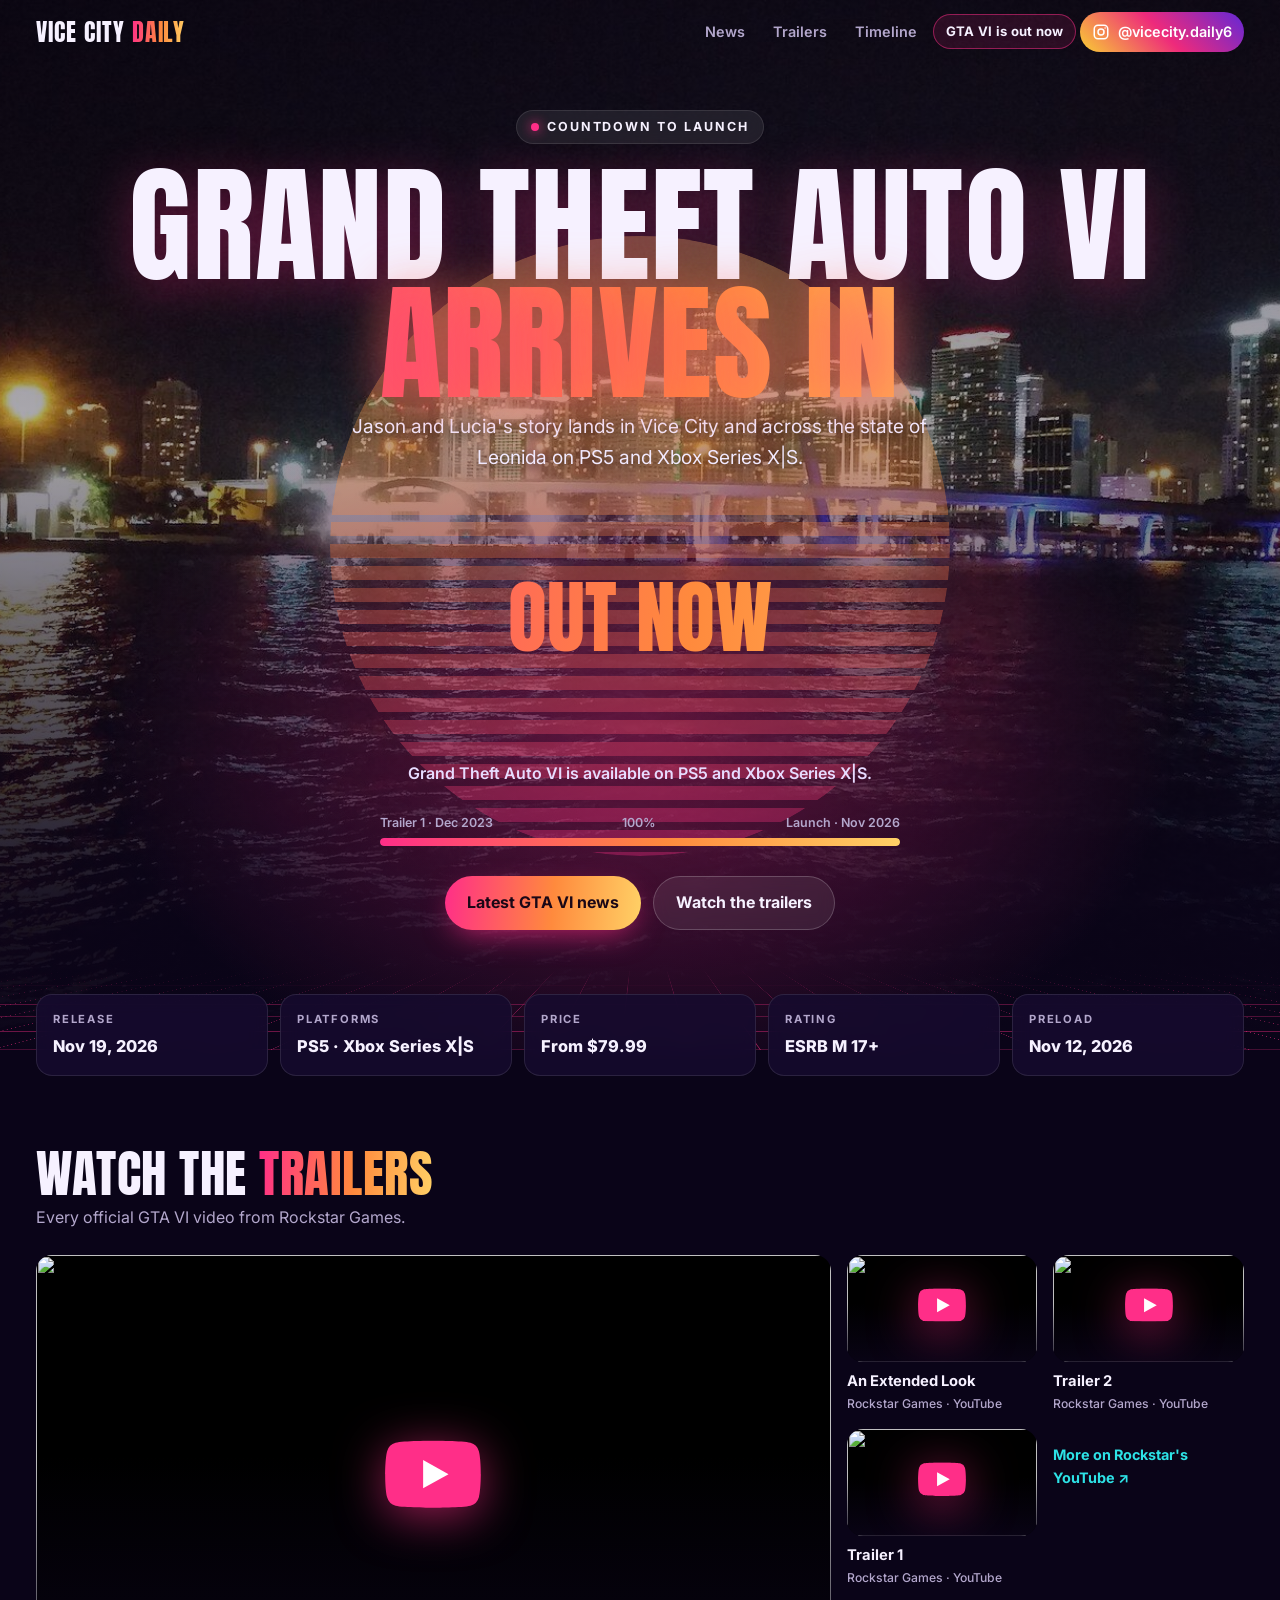
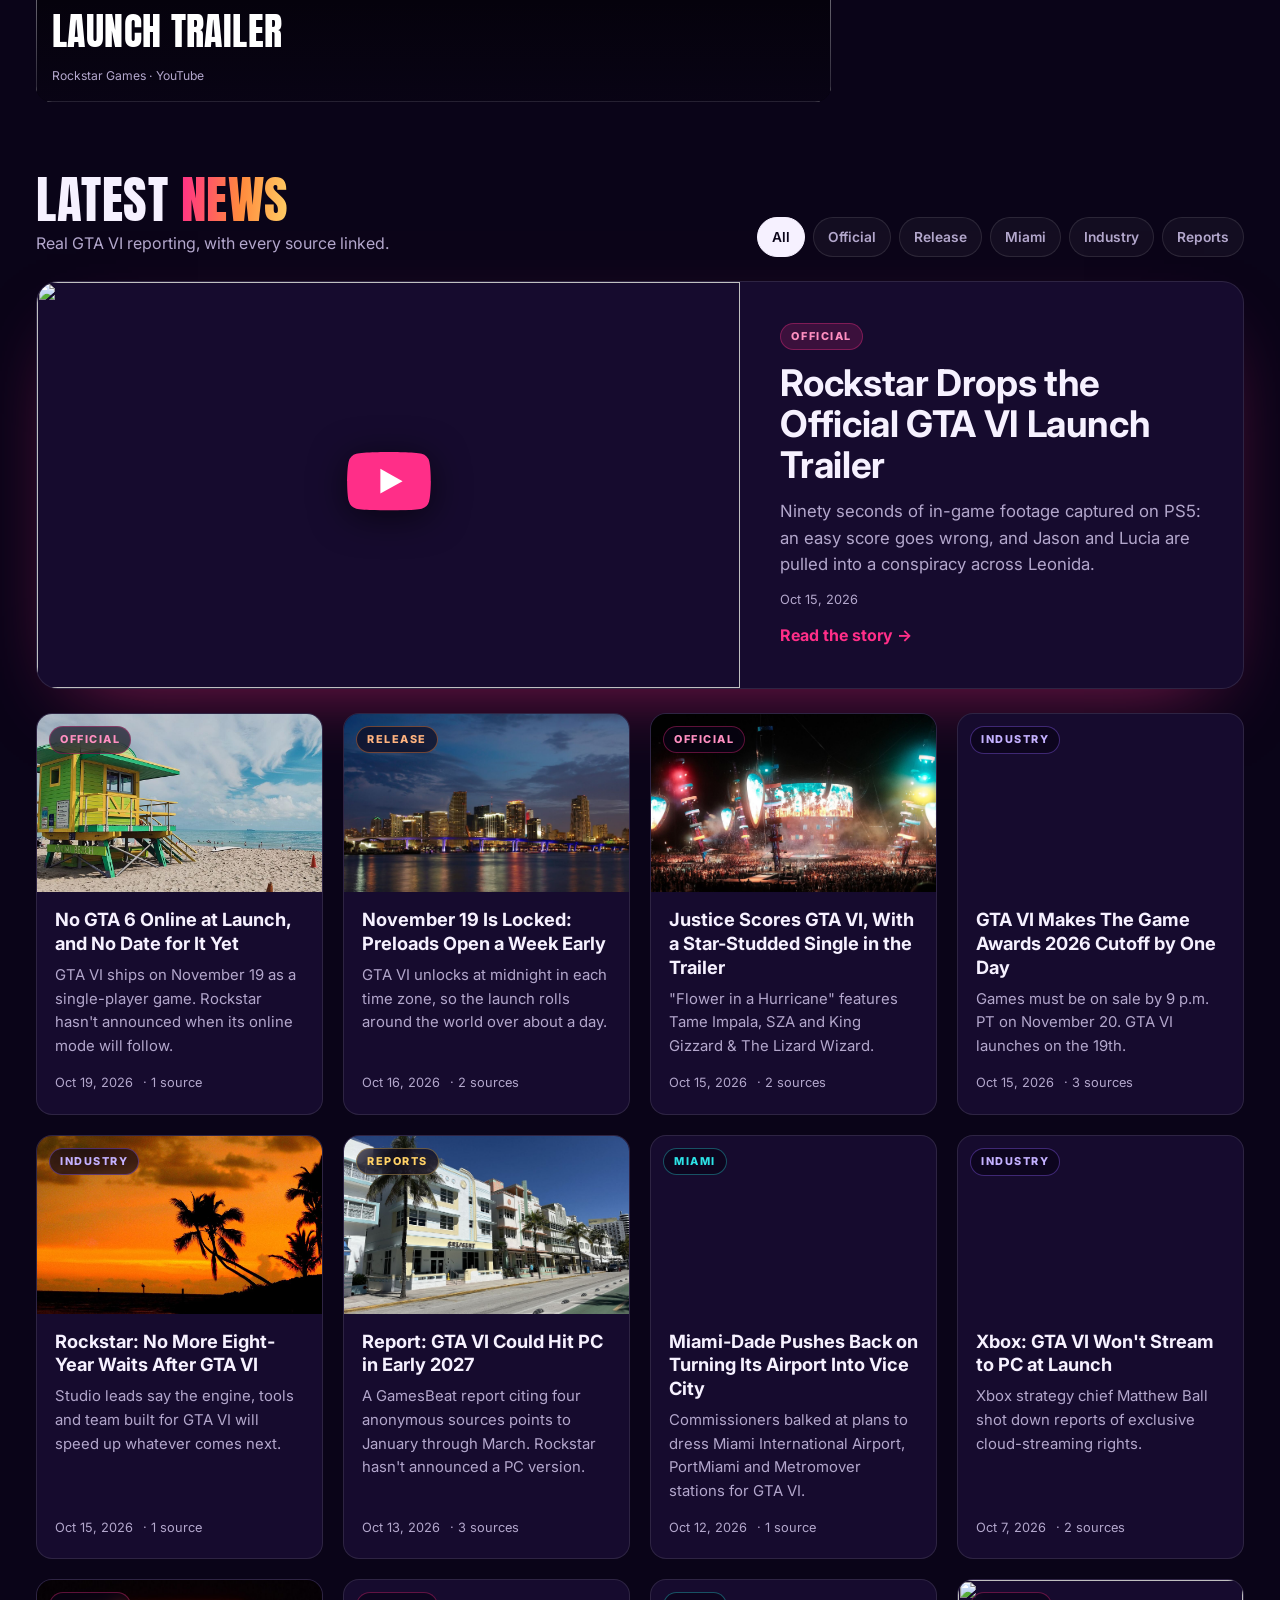
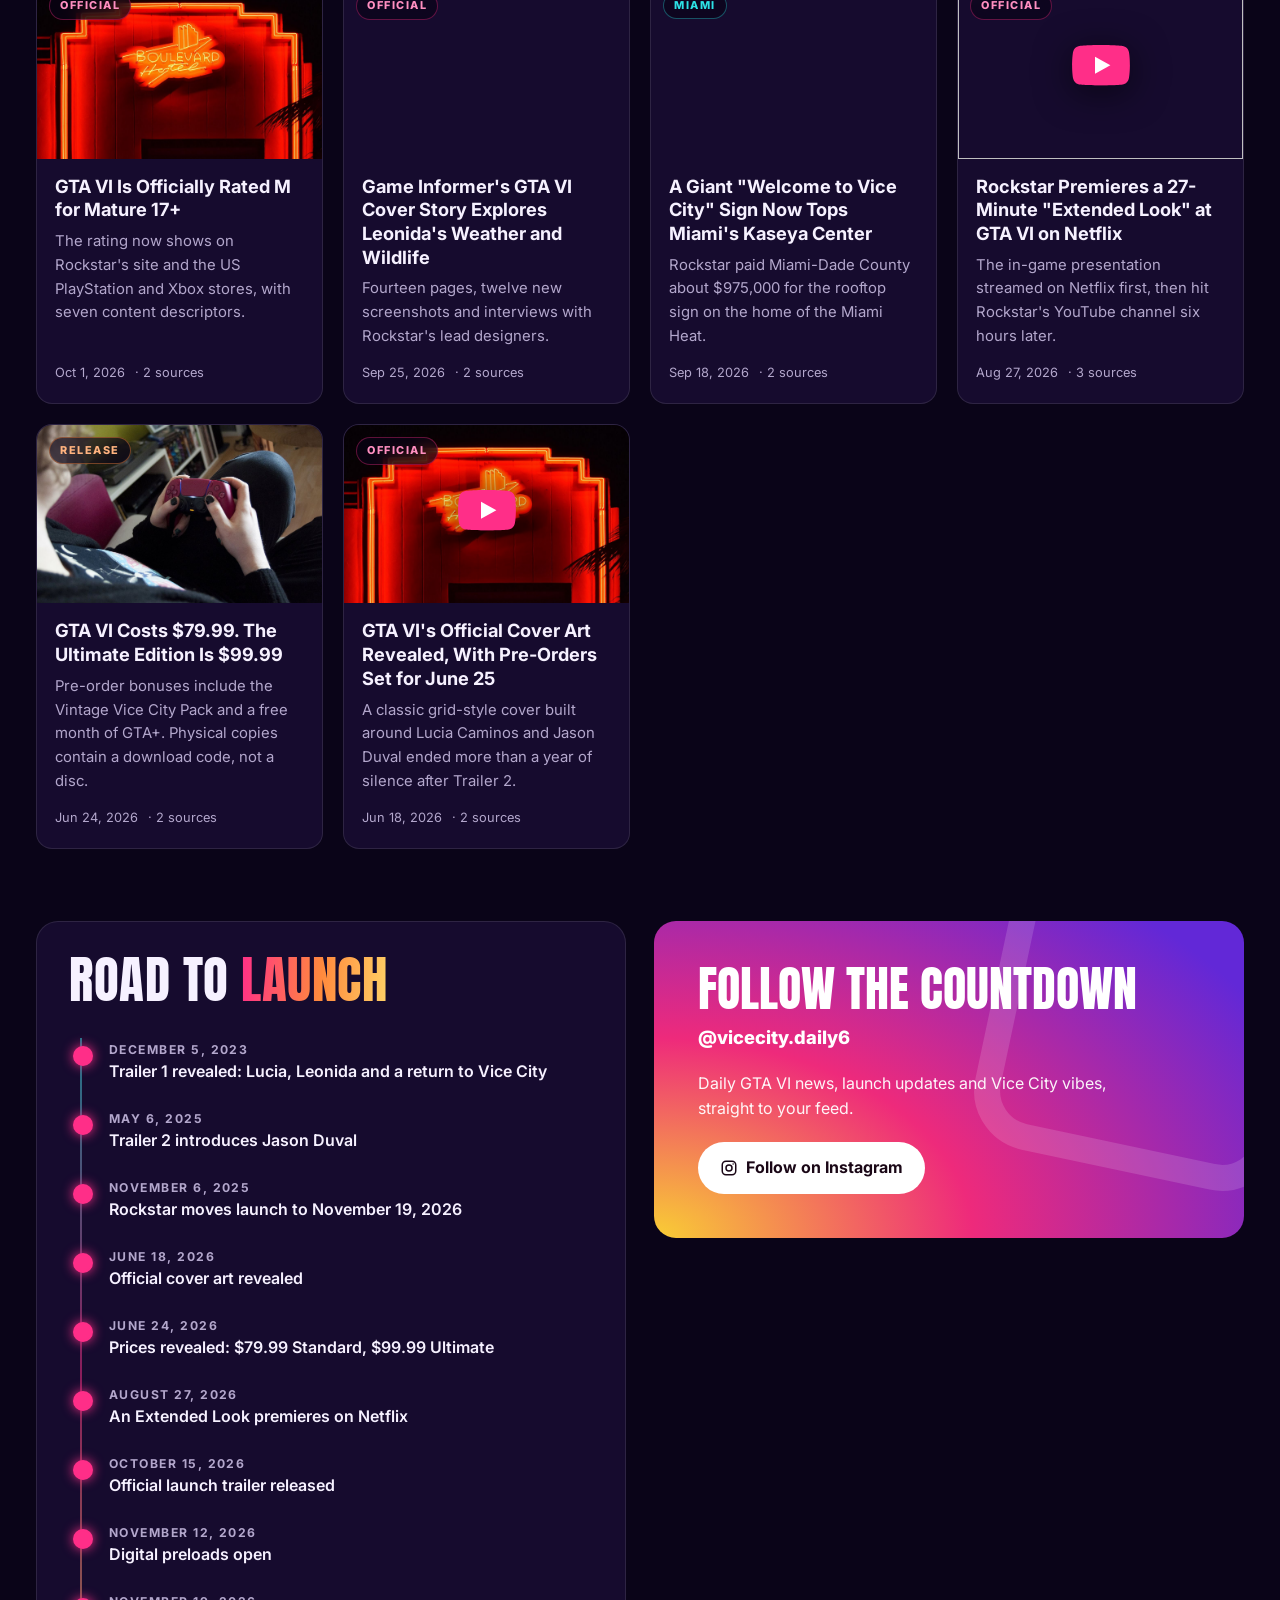
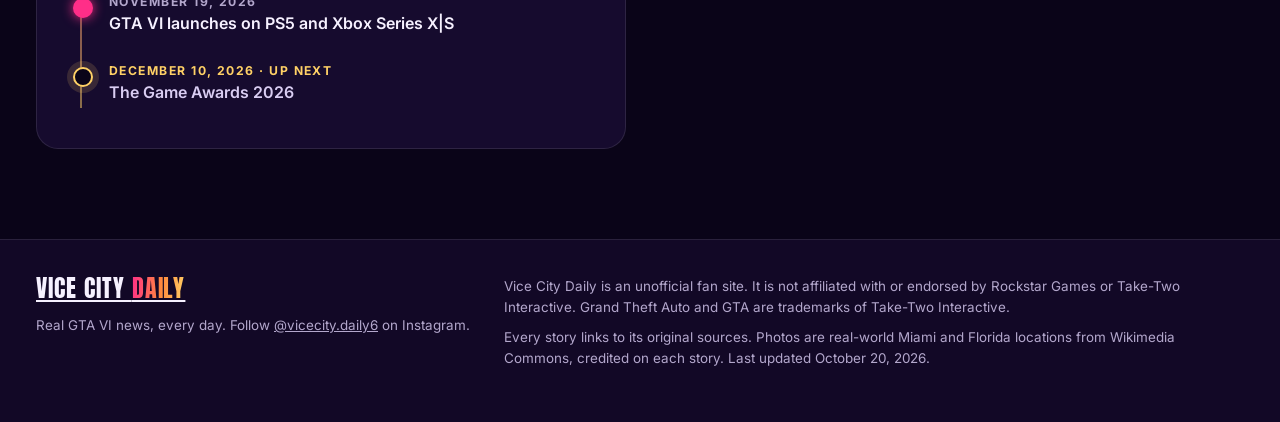
==== index.html @ 4b9add9e "Fix mobile margins and stale-cache breakage, add official trailers Sections lost their side padding " ====
<!doctype html>
<html lang="en">
<head>
  <meta charset="utf-8">
  <meta name="viewport" content="width=device-width, initial-scale=1, viewport-fit=cover">
  <meta name="theme-color" content="#0a0418">
  <link rel="icon" href="data:image/svg+xml,<svg xmlns=%22http://www.w3.org/2000/svg%22 viewBox=%220 0 100 100%22><text y=%22.9em%22 font-size=%2290%22>🌴</text></svg>">
  <meta property="og:site_name" content="Vice City Daily">
  <meta property="og:image" content="https://vicecitydaily.github.io/assets/img/hero.jpg">
  <meta name="twitter:card" content="summary_large_image">
  <link rel="preconnect" href="https://fonts.googleapis.com">
  <link rel="preconnect" href="https://fonts.gstatic.com" crossorigin>
  <link href="https://fonts.googleapis.com/css2?family=Anton&family=Inter:wght@400;500;600;700;800&display=swap" rel="stylesheet">
  <link rel="stylesheet" href="assets/css/style.css?v=20261020-5">
  <title>Vice City Daily | GTA VI Countdown &amp; News</title>
  <meta name="description" content="Live countdown to GTA VI on November 19, 2026, plus real, sourced Grand Theft Auto VI news every day.">
  <meta property="og:title" content="GTA VI Countdown | Vice City Daily">
  <meta property="og:description" content="Live countdown to GTA VI on November 19, 2026, plus real, sourced GTA VI news.">
  <meta property="og:url" content="https://vicecitydaily.github.io/">
  <link rel="preload" as="image" href="assets/img/hero.jpg">
</head>
<body data-page="home">
  <div id="chrome-top"></div>

  <section class="hero" aria-labelledby="hero-title">
    <div class="hero-bg" aria-hidden="true"></div>
    <div class="sun" aria-hidden="true"></div>
    <div class="grid-floor" aria-hidden="true"></div>
    <div class="wrap">
      <span class="eyebrow"><span class="dot"></span> Countdown to launch</span>
      <h1 id="hero-title">Grand Theft Auto VI <span class="grad-text">Arrives In</span></h1>
      <p class="sub">Jason and Lucia's story lands in Vice City and across the state of Leonida on PS5 and Xbox Series X|S.</p>
      <div class="countdown" id="countdown" role="timer" aria-live="off">
        <div class="unit"><span class="num" id="cd-d">--</span><span class="lbl">Days</span></div>
        <div class="unit"><span class="num" id="cd-h">--</span><span class="lbl">Hours</span></div>
        <div class="unit"><span class="num" id="cd-m">--</span><span class="lbl">Minutes</span></div>
        <div class="unit"><span class="num" id="cd-s">--</span><span class="lbl">Seconds</span></div>
      </div>
      <p class="launch-note" id="launch-note">Thursday, November 19, 2026</p>
      <div class="hype" aria-label="Progress from the first trailer to launch">
        <div class="row"><span>Trailer 1 · Dec 2023</span><span id="hype-pct"></span><span>Launch · Nov 2026</span></div>
        <div class="bar"><div class="fill" id="hype-fill"></div></div>
      </div>
      <div class="hero-ctas">
        <a class="btn btn-primary" href="#news">Latest GTA VI news</a>
        <a class="btn btn-ghost" href="#watch">Watch the trailers</a>
      </div>
    </div>
  </section>

  <div class="facts"><div class="wrap" id="facts"></div></div>

  <main>
    <section class="block wrap" id="watch">
      <div class="sec-head">
        <div>
          <h2>Watch the <span class="grad-text">Trailers</span></h2>
          <p>Every official GTA VI video from Rockstar Games.</p>
        </div>
      </div>
      <div class="watch">
        <div id="watch-main"></div>
        <div class="watch-list" id="watch-list"></div>
      </div>
    </section>

    <section class="block wrap" id="news">
      <div class="sec-head">
        <div>
          <h2>Latest <span class="grad-text">News</span></h2>
          <p>Real GTA VI reporting, with every source linked.</p>
        </div>
        <div class="chips" id="chips" role="group" aria-label="Filter by category"></div>
      </div>
      <div id="feed"></div>
    </section>

    <section class="block wrap" id="timeline">
      <div class="two-col">
        <div class="panel">
          <div class="sec-head"><h2>Road to <span class="grad-text">Launch</span></h2></div>
          <ol class="timeline" id="timeline-list"></ol>
        </div>
        <div id="insta-slot"></div>
      </div>
    </section>
  </main>

  <div id="chrome-bottom"></div>
  <script src="assets/js/data.js?v=20261020-5"></script>
  <script src="assets/js/app.js?v=20261020-5"></script>
</body>
</html>
---- assets/css/style.css ----
:root {
  --bg: #0a0418;
  --bg-2: #120826;
  --card: #160b2e;
  --line: rgba(255, 255, 255, .1);
  --fg: #f6f1ff;
  --muted: #b3a7cc;
  --pink: #ff2e88;
  --orange: #ff8a3d;
  --sun: #ffd166;
  --cyan: #2de2e6;
  --violet: #8b5cf6;
  --grad: linear-gradient(95deg, var(--pink), var(--orange) 55%, var(--sun));
  --grad-cool: linear-gradient(95deg, var(--cyan), var(--violet) 60%, var(--pink));
  --display: "Anton", "Impact", "Arial Narrow", sans-serif;
  --sans: "Inter", system-ui, -apple-system, "Segoe UI", Roboto, sans-serif;
  --radius: 16px;
  color-scheme: dark;
}

* { box-sizing: border-box; }
html { -webkit-text-size-adjust: 100%; scroll-behavior: smooth; }
@media (prefers-reduced-motion: reduce) { html { scroll-behavior: auto; } }
body {
  margin: 0; background: var(--bg); color: var(--fg);
  font: 16px/1.6 var(--sans); overflow-x: hidden;
}
a { color: inherit; text-decoration: none; }
img { max-width: 100%; display: block; }
button { font: inherit; color: inherit; }
:focus-visible { outline: 2px solid var(--cyan); outline-offset: 3px; border-radius: 4px; }
.wrap { max-width: 1240px; margin: 0 auto; padding: 0 16px; }
.grad-text { background: var(--grad); -webkit-background-clip: text; background-clip: text; color: transparent; }

/* ---------- Header ---------- */
.site-header {
  position: fixed; inset: 0 0 auto 0; z-index: 50;
  transition: background .3s, backdrop-filter .3s, border-color .3s;
  border-bottom: 1px solid transparent;
}
.site-header.solid, body.article-page .site-header {
  background: rgba(10, 4, 24, .78); backdrop-filter: blur(14px); -webkit-backdrop-filter: blur(14px);
  border-bottom-color: var(--line);
}
.site-header .wrap { display: flex; align-items: center; gap: 16px; min-height: 64px; }
.brand { font-family: var(--display); font-size: 1.5rem; letter-spacing: .04em; line-height: 1; white-space: nowrap; }
.brand span { background: var(--grad); -webkit-background-clip: text; background-clip: text; color: transparent; }
.site-nav { display: flex; gap: 4px; margin-left: auto; align-items: center; }
.site-nav a { padding: 8px 12px; border-radius: 999px; font-weight: 600; font-size: .9rem; color: var(--muted); }
.site-nav a:hover { color: var(--fg); background: rgba(255, 255, 255, .06); }
.mini-count {
  font-variant-numeric: tabular-nums; font-weight: 700; font-size: .82rem;
  padding: 6px 12px; border-radius: 999px; border: 1px solid rgba(255, 46, 136, .5);
  background: rgba(255, 46, 136, .12); white-space: nowrap;
}
.ig-btn {
  display: inline-flex; align-items: center; gap: 8px; padding: 8px 14px; border-radius: 999px;
  font-weight: 700; font-size: .88rem; color: #fff;
  background: linear-gradient(45deg, #f9ce34, #ee2a7b 50%, #6228d7);
}
.site-nav .ig-btn, .site-nav .ig-btn:hover { color: #fff; background: linear-gradient(45deg, #f9ce34, #ee2a7b 50%, #6228d7); }
.ig-btn svg { width: 18px; height: 18px; flex: none; }
@media (max-width: 760px) {
  .site-nav .link { display: none; }
  .ig-btn .ig-label { display: none; }
  .ig-btn { padding: 8px; }
  .brand { font-size: 1.25rem; }
}

/* ---------- Hero / countdown ---------- */
.hero {
  position: relative; min-height: 100vh; min-height: 100svh; display: grid; place-items: center;
  padding: 110px 0 120px; overflow: hidden; isolation: isolate; text-align: center;
}
.hero-bg {
  position: absolute; inset: 0; z-index: -3;
  background: url("../img/hero.jpg") center 40% / cover no-repeat;
  transform: scale(1.08); animation: drift 30s ease-in-out infinite alternate;
}
@keyframes drift { to { transform: scale(1.18) translateY(-2%); } }
.hero::before {
  content: ""; position: absolute; inset: 0; z-index: -2;
  background:
    radial-gradient(60% 50% at 50% 70%, rgba(255, 46, 136, .35), transparent 70%),
    linear-gradient(180deg, rgba(10, 4, 24, .55) 0%, rgba(10, 4, 24, .35) 40%, rgba(10, 4, 24, .92) 85%, var(--bg) 100%);
}
.sun {
  position: absolute; z-index: -1; left: 50%; top: 52%; width: min(70vw, 620px); aspect-ratio: 1;
  transform: translate(-50%, -50%); border-radius: 50%; opacity: .32; filter: blur(.5px);
  background: linear-gradient(180deg, var(--sun), var(--orange) 45%, var(--pink));
  /* solid top half plus stripes: the classic synthwave sun */
  -webkit-mask-image: linear-gradient(#000 45%, transparent 45%), repeating-linear-gradient(180deg, #000 0 14px, transparent 14px 22px);
  mask-image: linear-gradient(#000 45%, transparent 45%), repeating-linear-gradient(180deg, #000 0 14px, transparent 14px 22px);
}
.grid-floor {
  position: absolute; z-index: -1; left: -50%; right: -50%; bottom: 0; height: 34%;
  background:
    repeating-linear-gradient(90deg, rgba(255, 46, 136, .55) 0 1px, transparent 1px 70px),
    repeating-linear-gradient(0deg, rgba(255, 46, 136, .55) 0 1px, transparent 1px 44px);
  transform: perspective(320px) rotateX(62deg); transform-origin: bottom;
  -webkit-mask-image: linear-gradient(to top, #000 10%, transparent 90%); mask-image: linear-gradient(to top, #000 10%, transparent 90%);
  animation: floor 2.4s linear infinite;
}
@keyframes floor { to { background-position: 0 0, 0 44px; } }
@media (prefers-reduced-motion: reduce) { .hero-bg, .grid-floor { animation: none; } }

.eyebrow {
  display: inline-flex; align-items: center; gap: 8px; padding: 6px 14px; border-radius: 999px;
  font-size: .78rem; font-weight: 700; letter-spacing: .16em; text-transform: uppercase;
  background: rgba(255, 255, 255, .08); border: 1px solid var(--line); backdrop-filter: blur(8px);
}
.eyebrow .dot { width: 8px; height: 8px; border-radius: 50%; background: var(--pink); box-shadow: 0 0 12px var(--pink); animation: blink 1.6s ease-in-out infinite; }
@keyframes blink { 50% { opacity: .3; } }
.hero h1 {
  font-family: var(--display); font-weight: 400; text-transform: uppercase; line-height: .92;
  font-size: clamp(2.3rem, 10vw, 8.5rem); margin: 22px 0 10px; letter-spacing: .01em;
  text-shadow: 0 10px 50px rgba(255, 46, 136, .35);
}
.hero h1 .grad-text { display: block; filter: drop-shadow(0 0 24px rgba(255, 138, 61, .45)); }
.hero .sub { text-shadow: 0 2px 12px rgba(0, 0, 0, .8); color: #f1eaff; font-size: clamp(1rem, 2.2vw, 1.2rem); margin: 0 auto 30px; max-width: 640px; }

.countdown { display: grid; grid-template-columns: repeat(4, minmax(0, 1fr)); gap: clamp(8px, 2vw, 18px); max-width: 760px; margin: 0 auto; }
.unit {
  position: relative; padding: clamp(14px, 3vw, 26px) 6px clamp(12px, 2.4vw, 20px); border-radius: var(--radius);
  background: linear-gradient(180deg, rgba(255, 255, 255, .12), rgba(255, 255, 255, .04));
  border: 1px solid rgba(255, 255, 255, .16); backdrop-filter: blur(14px); -webkit-backdrop-filter: blur(14px);
  box-shadow: 0 20px 50px -20px rgba(255, 46, 136, .55), inset 0 1px 0 rgba(255, 255, 255, .15);
  overflow: hidden;
}
.unit::after { content: ""; position: absolute; inset: 50% 0 auto; height: 1px; background: rgba(0, 0, 0, .35); }
.unit .num {
  display: block; font-family: var(--display); font-size: clamp(2.6rem, 9vw, 5.6rem); line-height: 1;
  font-variant-numeric: tabular-nums; background: var(--grad); -webkit-background-clip: text; background-clip: text; color: transparent;
}
.unit .num.tick { animation: tick .45s ease-out; }
@keyframes tick { from { transform: translateY(-8%); opacity: .4; } to { transform: none; opacity: 1; } }
.unit .lbl { display: block; margin-top: 8px; font-size: clamp(.62rem, 1.6vw, .8rem); font-weight: 700; letter-spacing: .2em; text-transform: uppercase; color: var(--muted); }
.launch-note { margin: 22px 0 0; color: #e7dcff; font-weight: 600; }
.launch-note small { display: block; color: var(--muted); font-weight: 500; margin-top: 4px; }
.out-now { font-family: var(--display); font-size: clamp(2.4rem, 8vw, 5rem); text-transform: uppercase; }

.hype { max-width: 520px; margin: 26px auto 0; text-align: left; }
.hype .row { display: flex; justify-content: space-between; font-size: .78rem; color: var(--muted); font-weight: 600; margin-bottom: 6px; }
.hype .bar { height: 8px; border-radius: 999px; background: rgba(255, 255, 255, .1); overflow: hidden; }
.hype .fill { height: 100%; width: 0; border-radius: inherit; background: var(--grad); box-shadow: 0 0 16px var(--pink); transition: width 1.2s ease; }

.hero-ctas { display: flex; gap: 12px; justify-content: center; flex-wrap: wrap; margin-top: 30px; }
.btn {
  display: inline-flex; align-items: center; gap: 8px; padding: 13px 22px; border-radius: 999px;
  font-weight: 700; border: 0; cursor: pointer; transition: transform .2s, box-shadow .2s;
}
.btn:hover { transform: translateY(-2px); }
.btn-primary { background: var(--grad); color: #1a0716; box-shadow: 0 10px 30px -8px rgba(255, 46, 136, .7); }
.btn-ghost { background: rgba(255, 255, 255, .08); border: 1px solid rgba(255, 255, 255, .2); backdrop-filter: blur(8px); }
.btn svg { width: 18px; height: 18px; }
.scroll-cue { position: absolute; bottom: 24px; left: 50%; transform: translateX(-50%); color: var(--muted); font-size: .75rem; letter-spacing: .2em; text-transform: uppercase; }

/* ---------- Facts strip ---------- */
.facts { position: relative; z-index: 2; margin-top: -56px; }
.facts .wrap { display: grid; grid-template-columns: repeat(5, minmax(0, 1fr)); gap: 12px; }
.fact { background: rgba(22, 11, 46, .85); border: 1px solid var(--line); border-radius: var(--radius); padding: 16px; backdrop-filter: blur(10px); }
.fact b { display: block; font-size: .7rem; letter-spacing: .16em; text-transform: uppercase; color: var(--muted); font-weight: 700; }
.fact span { display: block; margin-top: 4px; font-weight: 800; font-size: 1.02rem; }
@media (max-width: 900px) {
  .facts .wrap { grid-template-columns: repeat(2, minmax(0, 1fr)); }
  .fact:first-child { grid-column: 1 / -1; }
}

/* ---------- Sections ---------- */
section.block { padding-top: 72px; }
.sec-head { display: flex; align-items: end; justify-content: space-between; gap: 16px; flex-wrap: wrap; margin-bottom: 24px; }
.sec-head h2 { font-family: var(--display); font-weight: 400; text-transform: uppercase; font-size: clamp(2rem, 5vw, 3.2rem); line-height: 1; margin: 0; letter-spacing: .01em; }
.sec-head p { margin: 6px 0 0; color: var(--muted); }
.chips { display: flex; gap: 8px; flex-wrap: wrap; }
.chip {
  padding: 8px 14px; border-radius: 999px; border: 1px solid var(--line); background: rgba(255, 255, 255, .04);
  font-weight: 600; font-size: .86rem; cursor: pointer; color: var(--muted);
}
.chip:hover { color: var(--fg); }
.chip[aria-pressed="true"] { background: var(--fg); color: var(--bg); border-color: var(--fg); }

/* ---------- Cards ---------- */
.badge {
  display: inline-block; padding: 4px 10px; border-radius: 999px; font-size: .68rem; font-weight: 800;
  letter-spacing: .14em; text-transform: uppercase; background: rgba(255, 46, 136, .16); color: #ff8fc1; border: 1px solid rgba(255, 46, 136, .35);
}
.badge.reports { background: rgba(255, 209, 102, .14); color: var(--sun); border-color: rgba(255, 209, 102, .35); }
.badge.miami { background: rgba(45, 226, 230, .12); color: var(--cyan); border-color: rgba(45, 226, 230, .35); }
.badge.industry { background: rgba(139, 92, 246, .16); color: #c4b1ff; border-color: rgba(139, 92, 246, .4); }
.badge.release { background: rgba(255, 138, 61, .15); color: #ffb37f; border-color: rgba(255, 138, 61, .4); }
.meta { display: flex; gap: 10px; align-items: center; flex-wrap: wrap; font-size: .8rem; color: var(--muted); }

.featured {
  display: grid; grid-template-columns: 1.4fr 1fr; border-radius: 22px; overflow: hidden; margin-bottom: 24px;
  background: var(--card); border: 1px solid var(--line); box-shadow: 0 30px 80px -40px rgba(255, 46, 136, .6);
}
.featured .img { position: relative; min-height: 340px; overflow: hidden; }
.featured .img img { position: absolute; inset: 0; width: 100%; height: 100%; object-fit: cover; transition: transform .8s; }
.featured:hover .img img { transform: scale(1.05); }
.featured .txt { padding: clamp(20px, 3.5vw, 40px); display: flex; flex-direction: column; justify-content: center; gap: 12px; }
.featured h3 { font-size: clamp(1.6rem, 3vw, 2.3rem); line-height: 1.12; margin: 0; letter-spacing: -.01em; }
.featured p { margin: 0; color: var(--muted); font-size: 1.05rem; }
.read-more { font-weight: 700; color: var(--pink); }
@media (max-width: 820px) { .featured { grid-template-columns: minmax(0, 1fr); } .featured .img { min-height: 0; aspect-ratio: 16 / 10; } }

.cards { display: grid; grid-template-columns: repeat(auto-fill, minmax(280px, 1fr)); gap: 20px; }
.card {
  display: flex; flex-direction: column; border-radius: var(--radius); overflow: hidden;
  background: var(--card); border: 1px solid var(--line); transition: transform .3s, border-color .3s, box-shadow .3s;
}
.card:hover { transform: translateY(-4px); border-color: rgba(255, 46, 136, .45); box-shadow: 0 24px 50px -28px rgba(255, 46, 136, .7); }
.card .img { aspect-ratio: 16 / 10; overflow: hidden; position: relative; }
.card .img img { width: 100%; height: 100%; object-fit: cover; transition: transform .7s; }
.card:hover .img img { transform: scale(1.07); }
.card .img .badge { position: absolute; left: 12px; top: 12px; backdrop-filter: blur(8px); background: rgba(10, 4, 24, .65); }
.card .txt { padding: 16px 18px 20px; display: flex; flex-direction: column; gap: 8px; flex: 1; }
.card h3 { margin: 0; font-size: 1.14rem; line-height: 1.3; }
.card p { margin: 0; color: var(--muted); font-size: .93rem; }
.card .meta { margin-top: auto; padding-top: 6px; }
.empty { padding: 40px; text-align: center; color: var(--muted); border: 1px dashed var(--line); border-radius: var(--radius); }

/* ---------- Timeline ---------- */
.timeline { list-style: none; margin: 0; padding: 0; position: relative; display: grid; gap: 4px; }
.timeline::before { content: ""; position: absolute; left: 11px; top: 8px; bottom: 8px; width: 2px; background: linear-gradient(var(--cyan), var(--pink), var(--sun)); opacity: .5; }
.timeline li { position: relative; padding: 10px 0 10px 40px; }
.timeline li::before {
  content: ""; position: absolute; left: 4px; top: 16px; width: 16px; height: 16px; border-radius: 50%;
  background: var(--bg); border: 2px solid var(--muted);
}
.timeline li.done::before { background: var(--pink); border-color: var(--pink); box-shadow: 0 0 12px var(--pink); }
.timeline li.next::before { border-color: var(--sun); box-shadow: 0 0 0 6px rgba(255, 209, 102, .15); }
.timeline time { display: block; font-size: .76rem; font-weight: 700; letter-spacing: .12em; text-transform: uppercase; color: var(--muted); }
.timeline li.next time { color: var(--sun); }
.timeline span { font-weight: 600; }
.timeline li:not(.done) span { color: #d9cdf2; }
.two-col { display: grid; grid-template-columns: minmax(0, 1fr) minmax(0, 1fr); gap: 28px; align-items: start; }
@media (max-width: 900px) { .two-col { grid-template-columns: minmax(0, 1fr); } }
.panel { background: var(--card); border: 1px solid var(--line); border-radius: 22px; padding: clamp(20px, 3vw, 32px); }

/* ---------- Instagram ---------- */
.insta {
  position: relative; overflow: hidden; border-radius: 22px; padding: clamp(24px, 4vw, 44px); color: #fff;
  background: radial-gradient(120% 140% at 0% 100%, #f9ce34 0%, #ee2a7b 45%, #6228d7 100%);
}
.insta::after {
  content: ""; position: absolute; right: -60px; top: -60px; width: 260px; height: 260px; border-radius: 60px;
  border: 26px solid rgba(255, 255, 255, .14); transform: rotate(12deg);
}
.insta h3 { font-family: var(--display); font-weight: 400; text-transform: uppercase; font-size: clamp(2rem, 5vw, 3rem); line-height: 1; margin: 0 0 10px; }
.insta p { margin: 0 0 20px; max-width: 460px; opacity: .95; }
.insta .handle { font-weight: 800; font-size: 1.15rem; display: block; margin-bottom: 18px; }
.insta .btn { background: #fff; color: #1a0716; position: relative; z-index: 1; }

/* ---------- Article ---------- */
.a-hero { position: relative; min-height: 72vh; display: flex; align-items: flex-end; padding: 120px 0 40px; isolation: isolate; overflow: hidden; }
.a-hero img { position: absolute; inset: 0; width: 100%; height: 100%; object-fit: cover; z-index: -2; }
.a-hero::before { content: ""; position: absolute; inset: 0; z-index: -1; background: linear-gradient(180deg, rgba(10, 4, 24, .2) 0%, rgba(10, 4, 24, .55) 45%, var(--bg) 100%); }
.a-hero h1 { font-size: clamp(2rem, 5.5vw, 3.8rem); line-height: 1.06; margin: 14px 0 12px; max-width: 900px; letter-spacing: -.015em; text-shadow: 0 4px 30px rgba(0, 0, 0, .5); }
.a-hero .dek { font-size: clamp(1.02rem, 2vw, 1.25rem); color: #e7dcff; max-width: 760px; margin: 0 0 14px; }
.a-body { max-width: 740px; margin: 0 auto; padding: 28px 16px 0; }
.a-body p { font-size: 1.12rem; line-height: 1.8; margin: 0 0 1.2em; color: #e9e2f7; }
.a-body p:first-child::first-letter { font-family: var(--display); float: left; font-size: 4.2em; line-height: .8; padding: 8px 10px 0 0; color: var(--pink); }
.a-body .photo-credit { font-size: .76rem; line-height: 1.5; color: var(--muted); margin-top: 10px; }
.photo-credit a { text-decoration: underline; }
.sources { margin-top: 28px; padding: 20px 22px; border-radius: var(--radius); background: var(--card); border: 1px solid var(--line); }
.sources h2 { font-size: .78rem; letter-spacing: .16em; text-transform: uppercase; margin: 0 0 10px; color: var(--muted); }
.sources ul { margin: 0; padding-left: 18px; }
.sources li { margin: 4px 0; }
.sources a { color: var(--cyan); text-decoration: underline; text-underline-offset: 3px; }
.a-actions { display: flex; gap: 10px; flex-wrap: wrap; margin-top: 24px; }
.back { display: inline-flex; gap: 6px; font-weight: 600; color: #e7dcff; font-size: .9rem; }

/* ---------- Footer ---------- */
footer { margin-top: 90px; border-top: 1px solid var(--line); padding: 36px 0 44px; background: var(--bg-2); }
footer .wrap { display: grid; grid-template-columns: 1.2fr 2fr; gap: 24px; }
footer p { margin: 0 0 8px; color: var(--muted); font-size: .84rem; }
footer a { text-decoration: underline; }
@media (max-width: 760px) { footer .wrap { grid-template-columns: minmax(0, 1fr); } }

/* Reveal on scroll */
.reveal { opacity: 0; transform: translateY(18px); transition: opacity .7s ease, transform .7s ease; }
.reveal.in { opacity: 1; transform: none; }
@media (prefers-reduced-motion: reduce) { .reveal { opacity: 1; transform: none; transition: none; } }

/* ---------- Video ---------- */
.yt, .yt-frame {
  position: relative; display: block; width: 100%; aspect-ratio: 16 / 9; border: 0; padding: 0; margin: 0;
  border-radius: var(--radius); overflow: hidden; background: #000; cursor: pointer;
}
.yt img { width: 100%; height: 100%; object-fit: cover; transition: transform .6s, filter .6s; }
.yt:hover img { transform: scale(1.04); filter: brightness(1.08); }
.yt::after { content: ""; position: absolute; inset: 0; background: linear-gradient(180deg, transparent 45%, rgba(10, 4, 24, .85)); }
.yt-play { position: absolute; left: 50%; top: 50%; width: 68px; transform: translate(-50%, -50%); z-index: 1; transition: transform .25s; filter: drop-shadow(0 8px 24px rgba(255, 46, 136, .6)); }
.yt.big .yt-play { width: 96px; }
.yt:hover .yt-play { transform: translate(-50%, -50%) scale(1.1); }
.yt-title { position: absolute; left: 16px; right: 16px; bottom: 14px; z-index: 1; text-align: left; color: #fff; }
.yt-title b { display: block; font-size: 1rem; }
.yt.big .yt-title b { font-family: var(--display); font-weight: 400; font-size: clamp(1.5rem, 3.5vw, 2.4rem); text-transform: uppercase; letter-spacing: .01em; }
.yt-title small { color: var(--muted); font-size: .76rem; }
.watch { display: grid; grid-template-columns: 2fr 1fr; gap: 16px; }
.watch-list { display: grid; grid-template-columns: 1fr 1fr; gap: 16px; align-content: start; }
.vid-cap { display: block; margin-top: 8px; font-weight: 700; font-size: .92rem; }
.vid-cap small { display: block; color: var(--muted); font-weight: 500; font-size: .76rem; }
.watch-more { display: inline-block; margin-top: 14px; color: var(--cyan); font-weight: 700; font-size: .9rem; }
.watch-list .yt-play { width: 48px; }
@media (max-width: 900px) { .watch { grid-template-columns: minmax(0, 1fr); } }
.card-play { position: absolute; left: 50%; top: 50%; width: 58px; transform: translate(-50%, -50%); filter: drop-shadow(0 6px 18px rgba(0, 0, 0, .6)); }
.featured .card-play { width: 84px; }
.a-video { margin: 0 0 28px; box-shadow: 0 30px 80px -40px rgba(255, 46, 136, .8); border-radius: var(--radius); }
@media (max-width: 480px) { .hype .row span:first-child, .hype .row span:last-child { display: none; } .hype .row { justify-content: center; } }
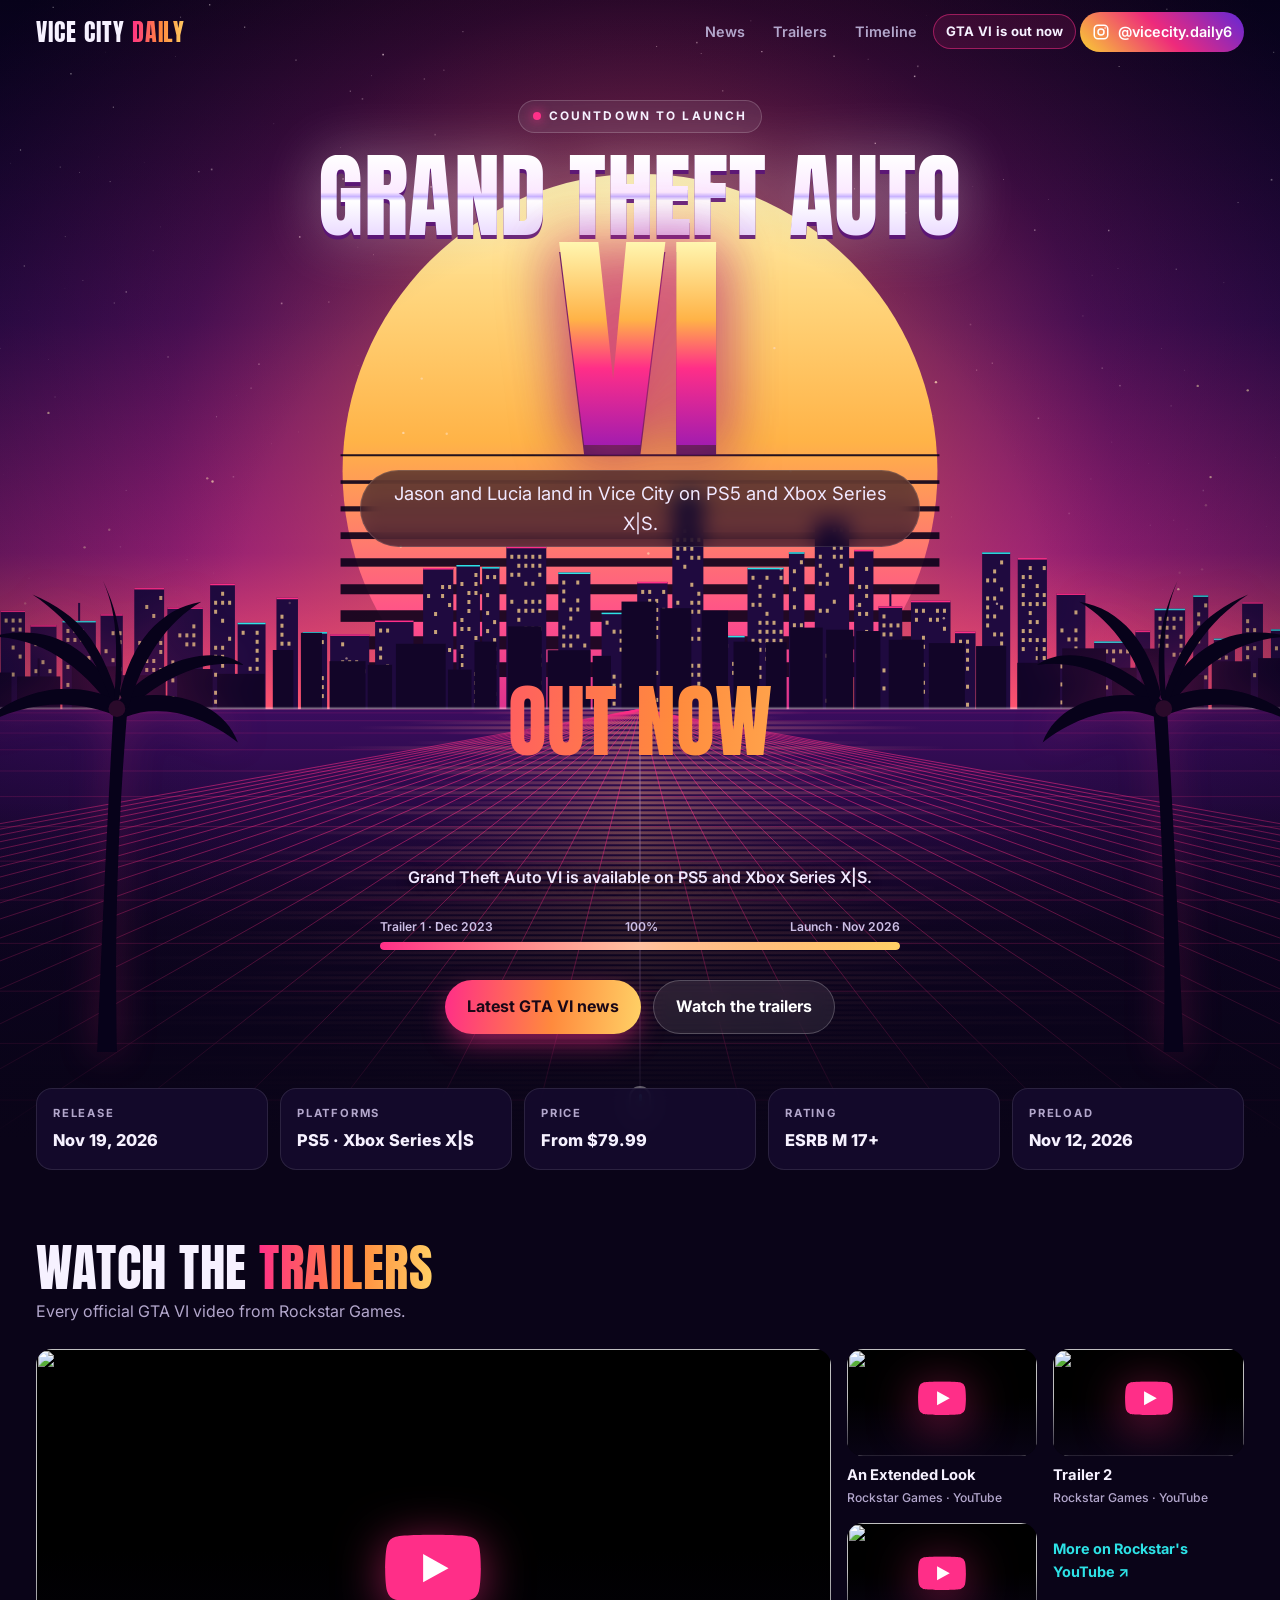
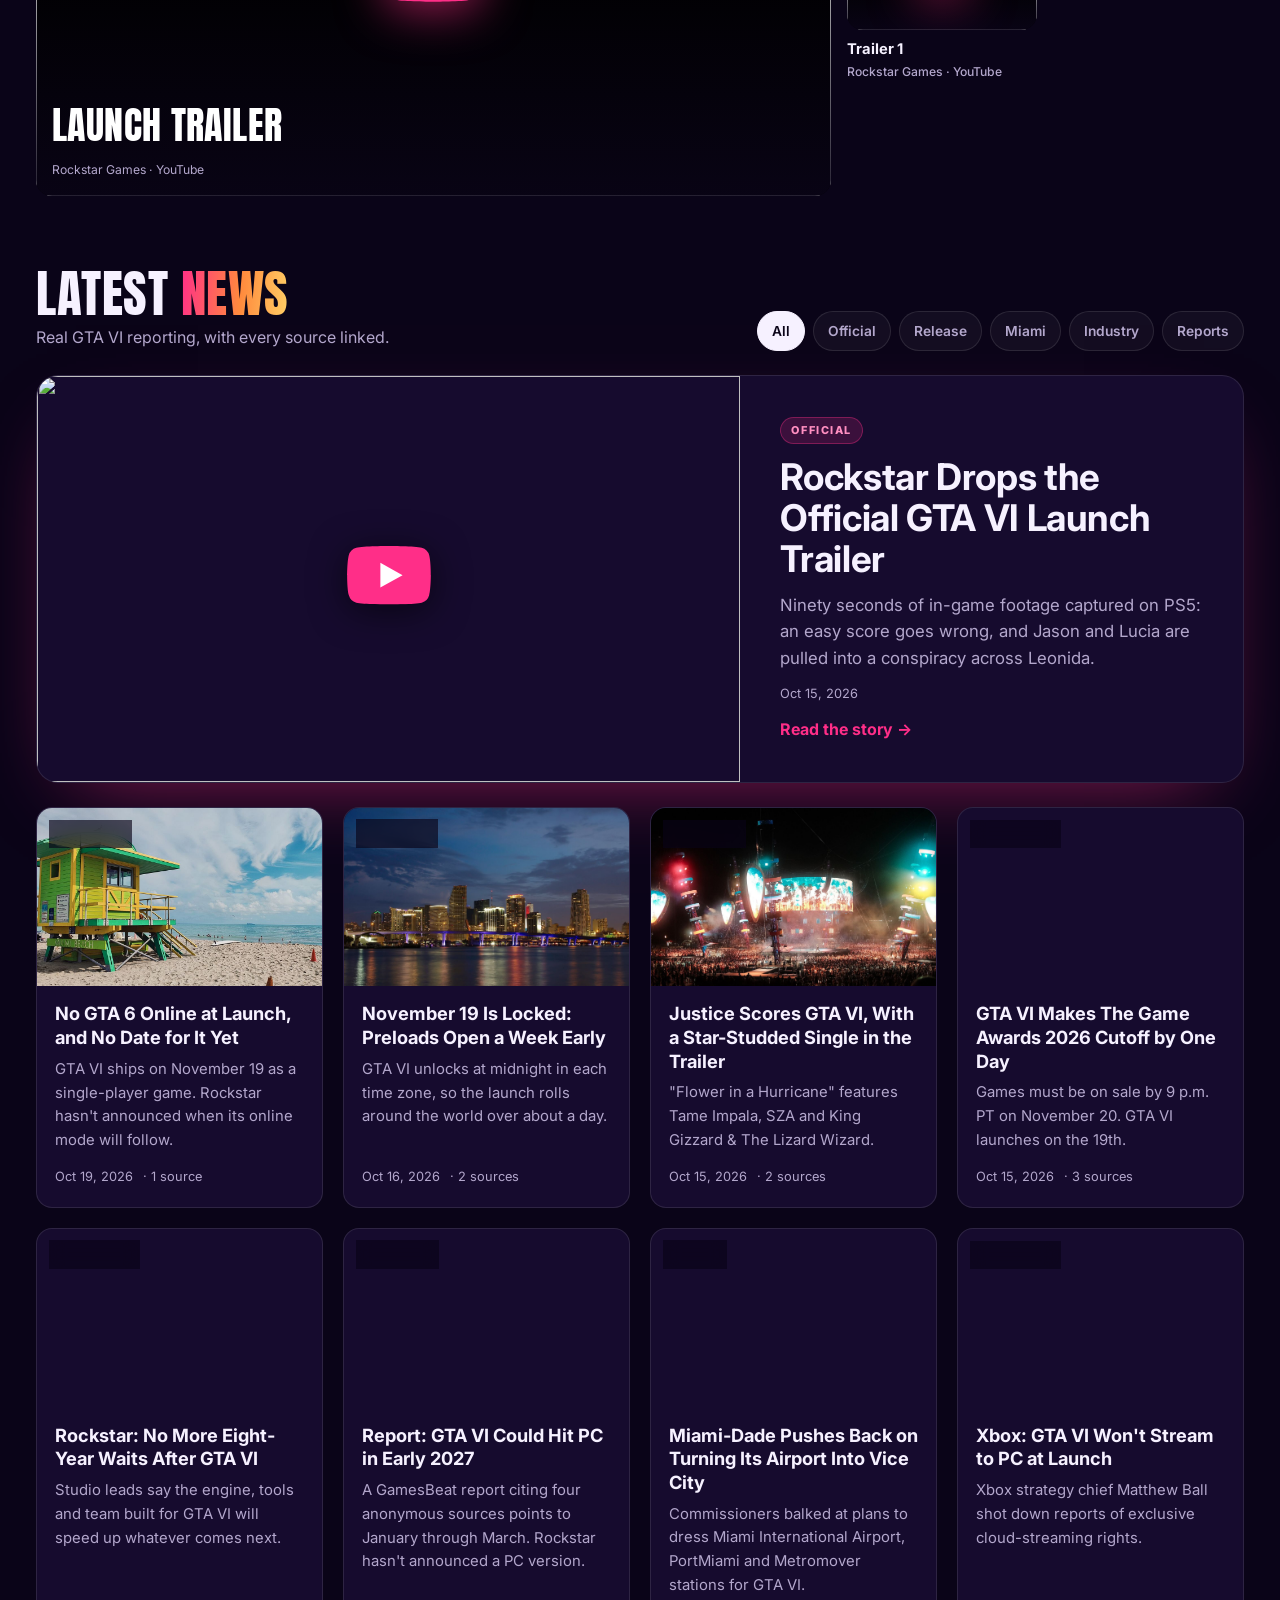
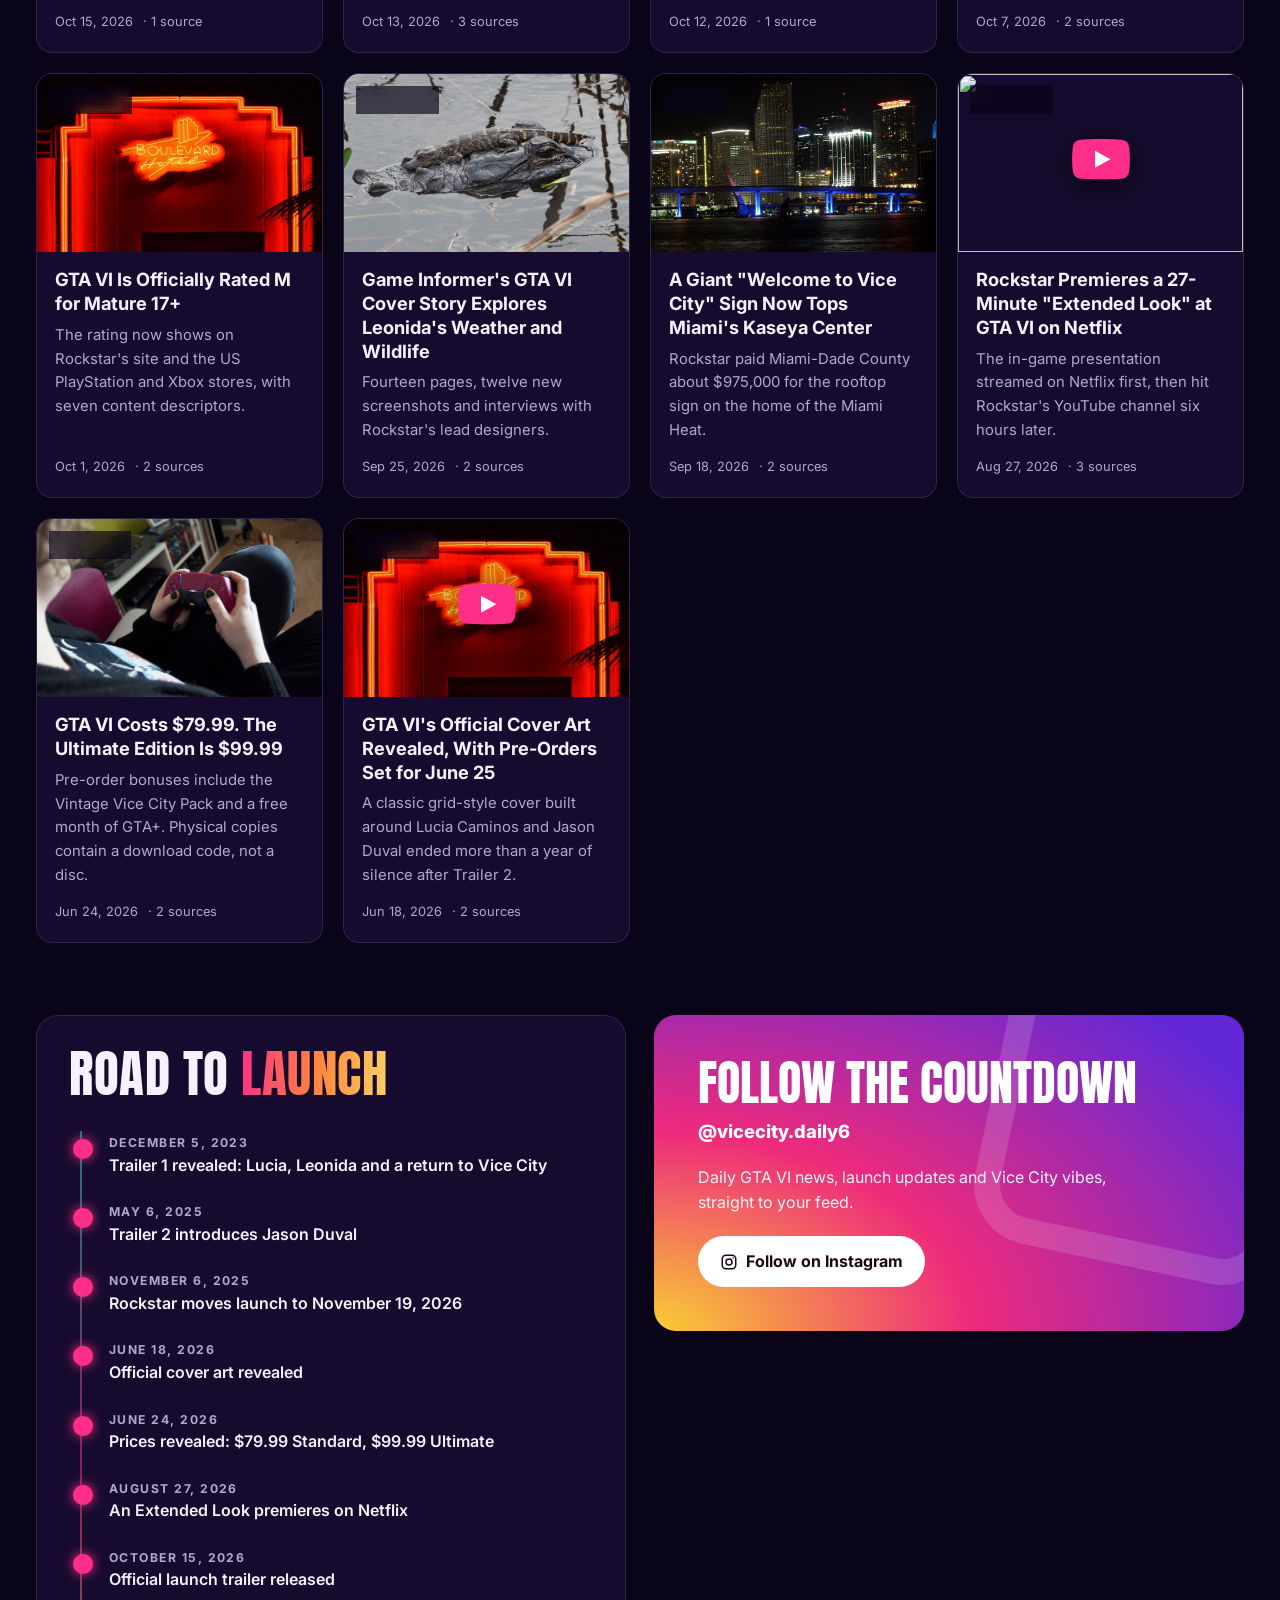
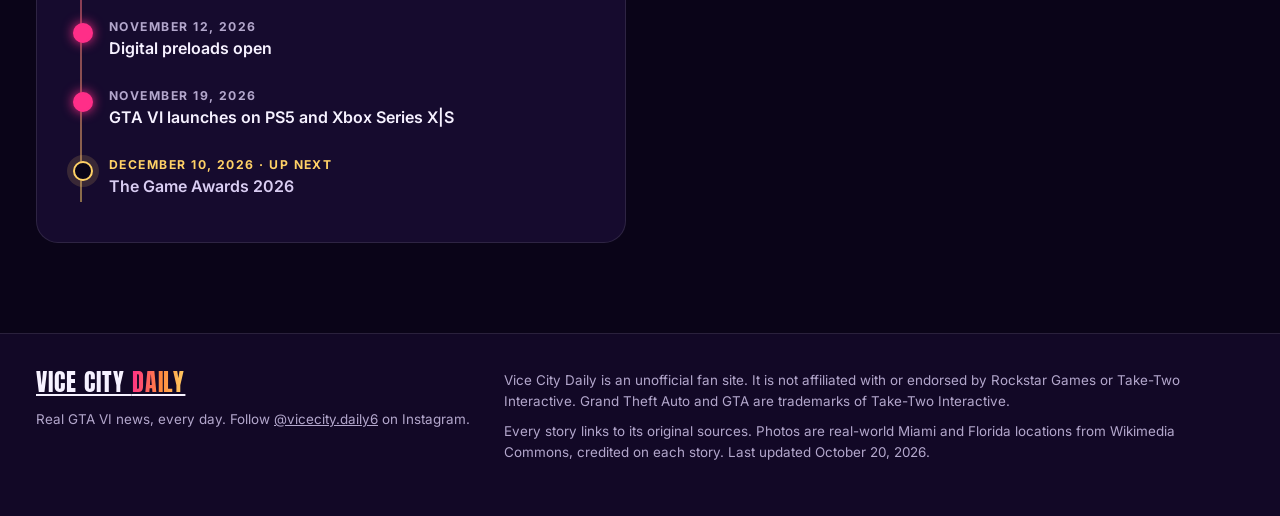
==== commit 59041080: "Replace photo hero with animated synthwave scene Draw the hero on a canvas: gradient sky, twinkling " ====
--- a/index.html
+++ b/index.html
@@ -6,30 +6,44 @@
   <meta name="theme-color" content="#0a0418">
   <link rel="icon" href="data:image/svg+xml,<svg xmlns=%22http://www.w3.org/2000/svg%22 viewBox=%220 0 100 100%22><text y=%22.9em%22 font-size=%2290%22>🌴</text></svg>">
   <meta property="og:site_name" content="Vice City Daily">
-  <meta property="og:image" content="https://vicecitydaily.github.io/assets/img/hero.jpg">
+  <meta property="og:image" content="https://vicecitydaily.github.io/assets/img/og.jpg">
   <meta name="twitter:card" content="summary_large_image">
   <link rel="preconnect" href="https://fonts.googleapis.com">
   <link rel="preconnect" href="https://fonts.gstatic.com" crossorigin>
   <link href="https://fonts.googleapis.com/css2?family=Anton&family=Inter:wght@400;500;600;700;800&display=swap" rel="stylesheet">
-  <link rel="stylesheet" href="assets/css/style.css?v=20261020-5">
+  <link rel="stylesheet" href="assets/css/style.css?v=20261020-8">
   <title>Vice City Daily | GTA VI Countdown &amp; News</title>
   <meta name="description" content="Live countdown to GTA VI on November 19, 2026, plus real, sourced Grand Theft Auto VI news every day.">
   <meta property="og:title" content="GTA VI Countdown | Vice City Daily">
   <meta property="og:description" content="Live countdown to GTA VI on November 19, 2026, plus real, sourced GTA VI news.">
   <meta property="og:url" content="https://vicecitydaily.github.io/">
-  <link rel="preload" as="image" href="assets/img/hero.jpg">
 </head>
 <body data-page="home">
   <div id="chrome-top"></div>
 
   <section class="hero" aria-labelledby="hero-title">
-    <div class="hero-bg" aria-hidden="true"></div>
-    <div class="sun" aria-hidden="true"></div>
-    <div class="grid-floor" aria-hidden="true"></div>
-    <div class="wrap">
+    <canvas id="scene" class="scene" aria-hidden="true"></canvas>
+    <svg class="palm palm-l" viewBox="0 0 200 400" aria-hidden="true"><use href="#palm-shape"/></svg>
+    <svg class="palm palm-r" viewBox="0 0 200 400" aria-hidden="true"><use href="#palm-shape"/></svg>
+    <svg width="0" height="0" style="position:absolute" aria-hidden="true">
+      <defs>
+        <g id="palm-shape" fill="#07021a">
+          <path d="M96 400 C100 300 104 220 108 150 L118 150 C112 220 108 300 110 400 Z"/>
+          <path d="M112 150 C140 120 180 110 200 125 C170 120 140 135 115 160 Z"/>
+          <path d="M112 150 C145 140 185 150 196 180 C170 160 140 152 116 162 Z"/>
+          <path d="M110 148 C90 110 60 95 20 105 C55 105 85 125 108 158 Z"/>
+          <path d="M110 150 C80 135 40 140 10 170 C45 150 80 148 112 162 Z"/>
+          <path d="M112 146 C120 110 140 85 170 80 C145 95 128 120 118 156 Z"/>
+          <path d="M110 146 C98 110 85 90 50 75 C80 95 95 120 108 156 Z"/>
+          <path d="M112 148 C116 115 112 90 100 65 C112 92 110 118 108 155 Z"/>
+          <circle cx="110" cy="156" r="6" fill="#2a0a2a"/>
+        </g>
+      </defs>
+    </svg>
+    <div class="wrap hero-content">
       <span class="eyebrow"><span class="dot"></span> Countdown to launch</span>
-      <h1 id="hero-title">Grand Theft Auto VI <span class="grad-text">Arrives In</span></h1>
-      <p class="sub">Jason and Lucia's story lands in Vice City and across the state of Leonida on PS5 and Xbox Series X|S.</p>
+      <h1 id="hero-title" class="title"><span class="t1">Grand Theft Auto</span><span class="t2" data-text="VI">VI</span></h1>
+      <p class="sub">Jason and Lucia land in Vice City on PS5 and Xbox Series X|S.</p>
       <div class="countdown" id="countdown" role="timer" aria-live="off">
         <div class="unit"><span class="num" id="cd-d">--</span><span class="lbl">Days</span></div>
         <div class="unit"><span class="num" id="cd-h">--</span><span class="lbl">Hours</span></div>
@@ -46,6 +60,7 @@
         <a class="btn btn-ghost" href="#watch">Watch the trailers</a>
       </div>
     </div>
+    <div class="scroll-cue" aria-hidden="true"><span></span></div>
   </section>
 
   <div class="facts"><div class="wrap" id="facts"></div></div>
@@ -87,7 +102,8 @@
   </main>
 
   <div id="chrome-bottom"></div>
-  <script src="assets/js/data.js?v=20261020-5"></script>
-  <script src="assets/js/app.js?v=20261020-5"></script>
+  <script src="assets/js/data.js?v=20261020-8"></script>
+  <script src="assets/js/app.js?v=20261020-8"></script>
+  <script src="assets/js/scene.js?v=20261020-8"></script>
 </body>
 </html>
--- a/assets/css/style.css
+++ b/assets/css/style.css
@@ -70,79 +70,88 @@
 /* ---------- Hero / countdown ---------- */
 .hero {
   position: relative; min-height: 100vh; min-height: 100svh; display: grid; place-items: center;
-  padding: 110px 0 120px; overflow: hidden; isolation: isolate; text-align: center;
-}
-.hero-bg {
-  position: absolute; inset: 0; z-index: -3;
-  background: url("../img/hero.jpg") center 40% / cover no-repeat;
-  transform: scale(1.08); animation: drift 30s ease-in-out infinite alternate;
-}
-@keyframes drift { to { transform: scale(1.18) translateY(-2%); } }
-.hero::before {
-  content: ""; position: absolute; inset: 0; z-index: -2;
-  background:
-    radial-gradient(60% 50% at 50% 70%, rgba(255, 46, 136, .35), transparent 70%),
-    linear-gradient(180deg, rgba(10, 4, 24, .55) 0%, rgba(10, 4, 24, .35) 40%, rgba(10, 4, 24, .92) 85%, var(--bg) 100%);
-}
-.sun {
-  position: absolute; z-index: -1; left: 50%; top: 52%; width: min(70vw, 620px); aspect-ratio: 1;
-  transform: translate(-50%, -50%); border-radius: 50%; opacity: .32; filter: blur(.5px);
-  background: linear-gradient(180deg, var(--sun), var(--orange) 45%, var(--pink));
-  /* solid top half plus stripes: the classic synthwave sun */
-  -webkit-mask-image: linear-gradient(#000 45%, transparent 45%), repeating-linear-gradient(180deg, #000 0 14px, transparent 14px 22px);
-  mask-image: linear-gradient(#000 45%, transparent 45%), repeating-linear-gradient(180deg, #000 0 14px, transparent 14px 22px);
-}
-.grid-floor {
-  position: absolute; z-index: -1; left: -50%; right: -50%; bottom: 0; height: 34%;
-  background:
-    repeating-linear-gradient(90deg, rgba(255, 46, 136, .55) 0 1px, transparent 1px 70px),
-    repeating-linear-gradient(0deg, rgba(255, 46, 136, .55) 0 1px, transparent 1px 44px);
-  transform: perspective(320px) rotateX(62deg); transform-origin: bottom;
-  -webkit-mask-image: linear-gradient(to top, #000 10%, transparent 90%); mask-image: linear-gradient(to top, #000 10%, transparent 90%);
-  animation: floor 2.4s linear infinite;
-}
-@keyframes floor { to { background-position: 0 0, 0 44px; } }
-@media (prefers-reduced-motion: reduce) { .hero-bg, .grid-floor { animation: none; } }
+  padding: 100px 0 110px; overflow: hidden; isolation: isolate; text-align: center; background: #07021a;
+}
+.scene { position: absolute; inset: 0; width: 100%; height: 100%; z-index: -2; }
+.palm { position: absolute; bottom: 8%; z-index: -1; width: clamp(120px, 22vw, 300px); height: auto; filter: drop-shadow(0 0 18px rgba(255, 46, 136, .25)); transform-origin: bottom center; animation: sway 7s ease-in-out infinite alternate; }
+.palm-l { left: -3%; }
+.palm-r { right: -3%; transform: scaleX(-1); animation-delay: -3.5s; }
+@keyframes sway { from { rotate: -1.5deg; } to { rotate: 1.5deg; } }
+@media (max-width: 760px) { .palm { bottom: 14%; width: 34vw; } .palm-l { left: -12vw; } .palm-r { right: -12vw; } }
+@media (prefers-reduced-motion: reduce) { .palm { animation: none; } }
+.hero-content { position: relative; }
 
 .eyebrow {
   display: inline-flex; align-items: center; gap: 8px; padding: 6px 14px; border-radius: 999px;
-  font-size: .78rem; font-weight: 700; letter-spacing: .16em; text-transform: uppercase;
-  background: rgba(255, 255, 255, .08); border: 1px solid var(--line); backdrop-filter: blur(8px);
+  font-size: .74rem; font-weight: 700; letter-spacing: .18em; text-transform: uppercase;
+  background: rgba(255, 255, 255, .08); border: 1px solid rgba(255, 255, 255, .18); backdrop-filter: blur(8px);
 }
 .eyebrow .dot { width: 8px; height: 8px; border-radius: 50%; background: var(--pink); box-shadow: 0 0 12px var(--pink); animation: blink 1.6s ease-in-out infinite; }
 @keyframes blink { 50% { opacity: .3; } }
-.hero h1 {
-  font-family: var(--display); font-weight: 400; text-transform: uppercase; line-height: .92;
-  font-size: clamp(2.3rem, 10vw, 8.5rem); margin: 22px 0 10px; letter-spacing: .01em;
-  text-shadow: 0 10px 50px rgba(255, 46, 136, .35);
-}
-.hero h1 .grad-text { display: block; filter: drop-shadow(0 0 24px rgba(255, 138, 61, .45)); }
-.hero .sub { text-shadow: 0 2px 12px rgba(0, 0, 0, .8); color: #f1eaff; font-size: clamp(1rem, 2.2vw, 1.2rem); margin: 0 auto 30px; max-width: 640px; }
-
-.countdown { display: grid; grid-template-columns: repeat(4, minmax(0, 1fr)); gap: clamp(8px, 2vw, 18px); max-width: 760px; margin: 0 auto; }
+
+/* Title: chrome gradient with neon glow; the "VI" gets a subtle glitch shimmer */
+.title { font-family: var(--display); font-weight: 400; text-transform: uppercase; line-height: .9; margin: 22px 0 10px; letter-spacing: .02em; }
+.title .t1 {
+  display: block; font-size: clamp(2.2rem, 8.5vw, 5.8rem);
+  background: linear-gradient(180deg, #fff 0%, #fbe9ff 45%, #c9b3ff 50%, #fff 55%, #e9d8ff 100%);
+  -webkit-background-clip: text; background-clip: text; color: transparent;
+  filter: drop-shadow(0 4px 0 rgba(90, 20, 120, .9)) drop-shadow(0 0 28px rgba(255, 255, 255, .35));
+}
+.title .t2 {
+  position: relative; display: block; font-size: clamp(5.5rem, 24vw, 15rem); line-height: .85; margin-top: 4px;
+  background: linear-gradient(180deg, #fff6b0 0%, #ffb347 38%, #ff2e88 62%, #a21caf 100%);
+  -webkit-background-clip: text; background-clip: text; color: transparent;
+  filter: drop-shadow(0 0 30px rgba(255, 46, 136, .65)) drop-shadow(0 10px 0 rgba(60, 10, 90, .9));
+}
+.title .t2::before, .title .t2::after {
+  content: attr(data-text); position: absolute; inset: 0; background: inherit; -webkit-background-clip: text; background-clip: text;
+  color: transparent; pointer-events: none; opacity: 0; mix-blend-mode: screen;
+}
+.title .t2::before { color: #2de2e6; background: none; animation: glitch 6s infinite; }
+.title .t2::after { color: #ff2e88; background: none; animation: glitch 6s infinite reverse; animation-delay: -3s; }
+@keyframes glitch {
+  0%, 92%, 100% { opacity: 0; transform: none; clip-path: inset(0 0 0 0); }
+  93% { opacity: .9; transform: translate(-6px, 2px); clip-path: inset(10% 0 55% 0); }
+  95% { opacity: .9; transform: translate(6px, -2px); clip-path: inset(60% 0 10% 0); }
+  97% { opacity: .7; transform: translate(-3px, 0); clip-path: inset(30% 0 40% 0); }
+}
+.hero .sub { display: inline-block; color: #f1e8ff; font-size: clamp(.95rem, 2.2vw, 1.15rem); margin: 14px auto 30px; max-width: 560px; padding: 8px 18px; border-radius: 999px; background: rgba(10, 3, 28, .55); backdrop-filter: blur(10px); -webkit-backdrop-filter: blur(10px); border: 1px solid rgba(255, 255, 255, .12); }
+
+.countdown { display: grid; grid-template-columns: repeat(4, minmax(0, 1fr)); gap: clamp(8px, 2vw, 18px); max-width: 780px; margin: 0 auto; }
 .unit {
-  position: relative; padding: clamp(14px, 3vw, 26px) 6px clamp(12px, 2.4vw, 20px); border-radius: var(--radius);
-  background: linear-gradient(180deg, rgba(255, 255, 255, .12), rgba(255, 255, 255, .04));
-  border: 1px solid rgba(255, 255, 255, .16); backdrop-filter: blur(14px); -webkit-backdrop-filter: blur(14px);
-  box-shadow: 0 20px 50px -20px rgba(255, 46, 136, .55), inset 0 1px 0 rgba(255, 255, 255, .15);
+  position: relative; padding: clamp(14px, 3vw, 26px) 6px clamp(12px, 2.4vw, 20px); border-radius: 18px;
+  background: linear-gradient(180deg, rgba(20, 6, 46, .72), rgba(10, 3, 28, .85));
+  border: 1px solid rgba(255, 255, 255, .14); backdrop-filter: blur(10px); -webkit-backdrop-filter: blur(10px);
+  box-shadow: 0 0 0 1px rgba(255, 46, 136, .15), 0 24px 60px -24px rgba(255, 46, 136, .7), inset 0 1px 0 rgba(255, 255, 255, .18);
   overflow: hidden;
 }
-.unit::after { content: ""; position: absolute; inset: 50% 0 auto; height: 1px; background: rgba(0, 0, 0, .35); }
+.unit::before {
+  content: ""; position: absolute; inset: -1px; border-radius: inherit; padding: 1px;
+  background: conic-gradient(from var(--spin, 0deg), transparent 0 70%, var(--cyan) 85%, var(--pink) 100%);
+  -webkit-mask: linear-gradient(#000 0 0) content-box, linear-gradient(#000 0 0); -webkit-mask-composite: xor; mask-composite: exclude;
+  animation: spin 4s linear infinite; opacity: .9;
+}
+@property --spin { syntax: "<angle>"; initial-value: 0deg; inherits: false; }
+@keyframes spin { to { --spin: 360deg; } }
 .unit .num {
-  display: block; font-family: var(--display); font-size: clamp(2.6rem, 9vw, 5.6rem); line-height: 1;
-  font-variant-numeric: tabular-nums; background: var(--grad); -webkit-background-clip: text; background-clip: text; color: transparent;
-}
-.unit .num.tick { animation: tick .45s ease-out; }
-@keyframes tick { from { transform: translateY(-8%); opacity: .4; } to { transform: none; opacity: 1; } }
-.unit .lbl { display: block; margin-top: 8px; font-size: clamp(.62rem, 1.6vw, .8rem); font-weight: 700; letter-spacing: .2em; text-transform: uppercase; color: var(--muted); }
-.launch-note { margin: 22px 0 0; color: #e7dcff; font-weight: 600; }
-.launch-note small { display: block; color: var(--muted); font-weight: 500; margin-top: 4px; }
+  display: block; font-family: var(--display); font-size: clamp(2.6rem, 9.5vw, 5.8rem); line-height: 1; font-variant-numeric: tabular-nums;
+  background: linear-gradient(180deg, #fff8c6 0%, #ffb347 45%, #ff2e88 100%);
+  -webkit-background-clip: text; background-clip: text; color: transparent;
+  filter: drop-shadow(0 0 14px rgba(255, 138, 61, .7));
+}
+.unit .num.tick { animation: tick .5s cubic-bezier(.2, .9, .3, 1.2); }
+@keyframes tick { from { transform: translateY(-14%) scale(.92); opacity: 0; } to { transform: none; opacity: 1; } }
+.unit .lbl { display: block; margin-top: 8px; font-size: clamp(.6rem, 1.6vw, .78rem); font-weight: 700; letter-spacing: .22em; text-transform: uppercase; color: #cdbfe6; }
+.launch-note { margin: 22px 0 0; color: #f1e8ff; font-weight: 600; text-shadow: 0 2px 12px rgba(0, 0, 0, .8); }
+.launch-note small { display: block; color: #cdbfe6; font-weight: 500; margin-top: 4px; }
 .out-now { font-family: var(--display); font-size: clamp(2.4rem, 8vw, 5rem); text-transform: uppercase; }
 
 .hype { max-width: 520px; margin: 26px auto 0; text-align: left; }
-.hype .row { display: flex; justify-content: space-between; font-size: .78rem; color: var(--muted); font-weight: 600; margin-bottom: 6px; }
-.hype .bar { height: 8px; border-radius: 999px; background: rgba(255, 255, 255, .1); overflow: hidden; }
-.hype .fill { height: 100%; width: 0; border-radius: inherit; background: var(--grad); box-shadow: 0 0 16px var(--pink); transition: width 1.2s ease; }
+.hype .row { display: flex; justify-content: space-between; font-size: .76rem; color: #cdbfe6; font-weight: 600; margin-bottom: 6px; }
+.hype .bar { height: 8px; border-radius: 999px; background: rgba(255, 255, 255, .12); overflow: hidden; }
+.hype .fill { height: 100%; width: 0; border-radius: inherit; background: var(--grad); box-shadow: 0 0 16px var(--pink); transition: width 1.4s cubic-bezier(.2, .8, .2, 1); position: relative; }
+.hype .fill::after { content: ""; position: absolute; inset: 0; background: linear-gradient(90deg, transparent, rgba(255, 255, 255, .5), transparent); animation: shine 2.4s infinite; }
+@keyframes shine { from { transform: translateX(-100%); } to { transform: translateX(100%); } }
 
 .hero-ctas { display: flex; gap: 12px; justify-content: center; flex-wrap: wrap; margin-top: 30px; }
 .btn {
@@ -150,10 +159,13 @@
   font-weight: 700; border: 0; cursor: pointer; transition: transform .2s, box-shadow .2s;
 }
 .btn:hover { transform: translateY(-2px); }
-.btn-primary { background: var(--grad); color: #1a0716; box-shadow: 0 10px 30px -8px rgba(255, 46, 136, .7); }
-.btn-ghost { background: rgba(255, 255, 255, .08); border: 1px solid rgba(255, 255, 255, .2); backdrop-filter: blur(8px); }
+.btn-primary { background: var(--grad); color: #1a0716; box-shadow: 0 10px 30px -8px rgba(255, 46, 136, .8); }
+.btn-ghost { background: rgba(255, 255, 255, .08); border: 1px solid rgba(255, 255, 255, .22); backdrop-filter: blur(8px); color: #fff; }
 .btn svg { width: 18px; height: 18px; }
-.scroll-cue { position: absolute; bottom: 24px; left: 50%; transform: translateX(-50%); color: var(--muted); font-size: .75rem; letter-spacing: .2em; text-transform: uppercase; }
+.scroll-cue { position: absolute; bottom: 22px; left: 50%; width: 22px; height: 36px; margin-left: -11px; border: 2px solid rgba(255, 255, 255, .35); border-radius: 12px; }
+.scroll-cue span { position: absolute; left: 50%; top: 6px; width: 3px; height: 7px; margin-left: -1.5px; border-radius: 2px; background: var(--cyan); animation: cue 1.8s infinite; }
+@keyframes cue { 0% { transform: translateY(0); opacity: 1; } 100% { transform: translateY(14px); opacity: 0; } }
+@media (prefers-reduced-motion: reduce) { .unit::before, .hype .fill::after, .scroll-cue span, .title .t2::before, .title .t2::after { animation: none; } }
 
 /* ---------- Facts strip ---------- */
 .facts { position: relative; z-index: 2; margin-top: -56px; }
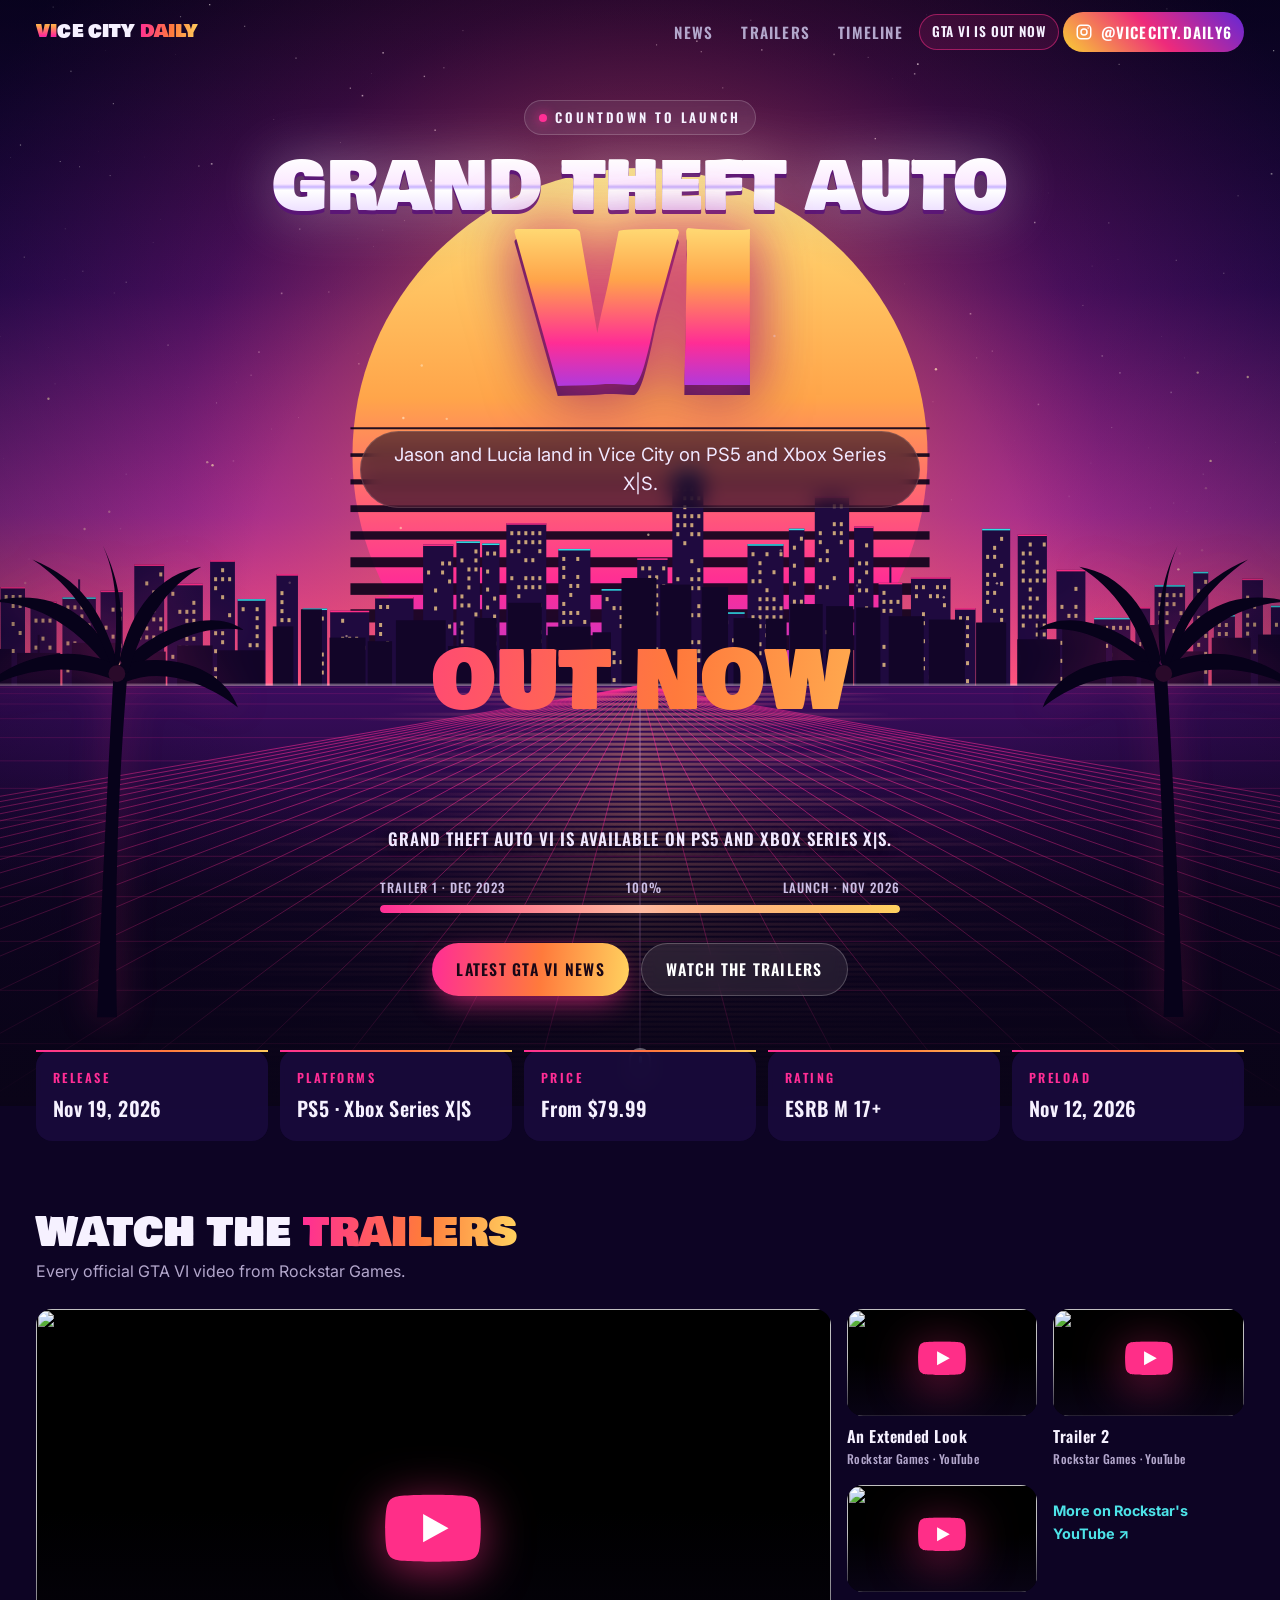
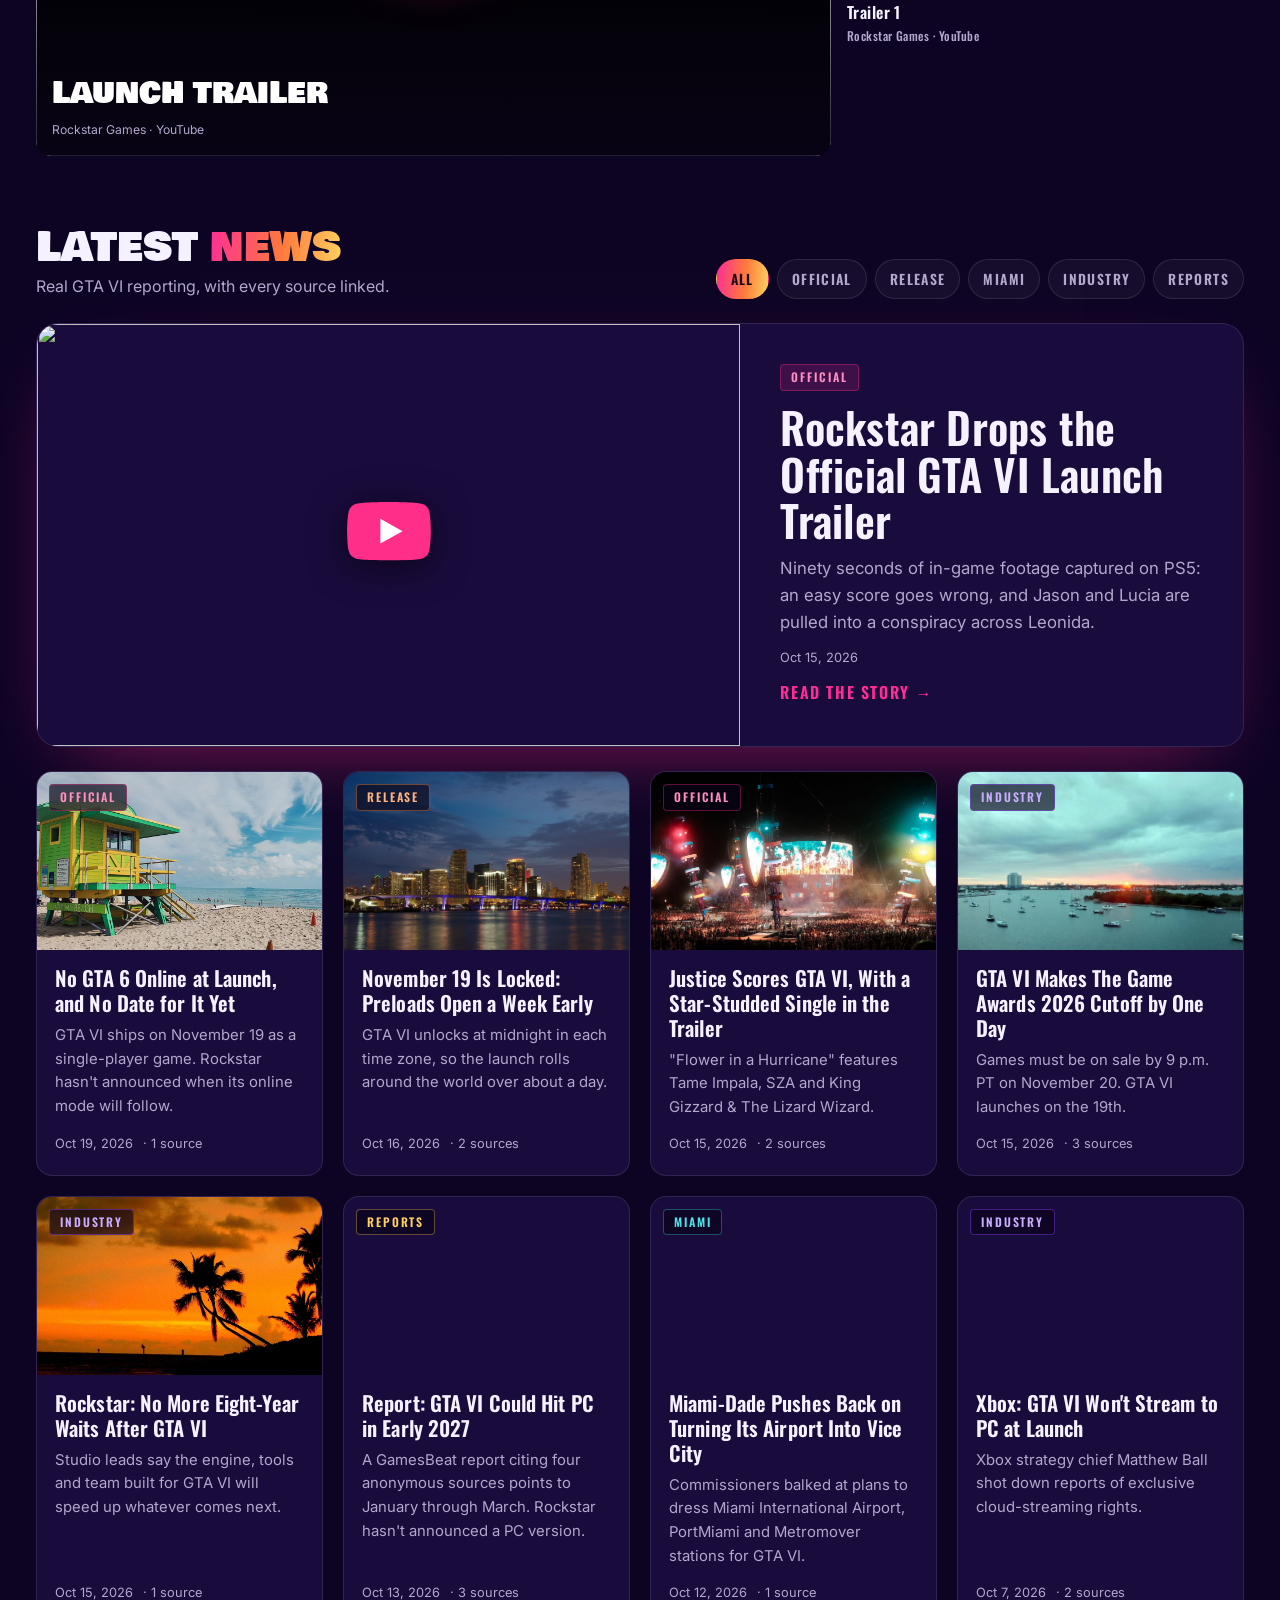
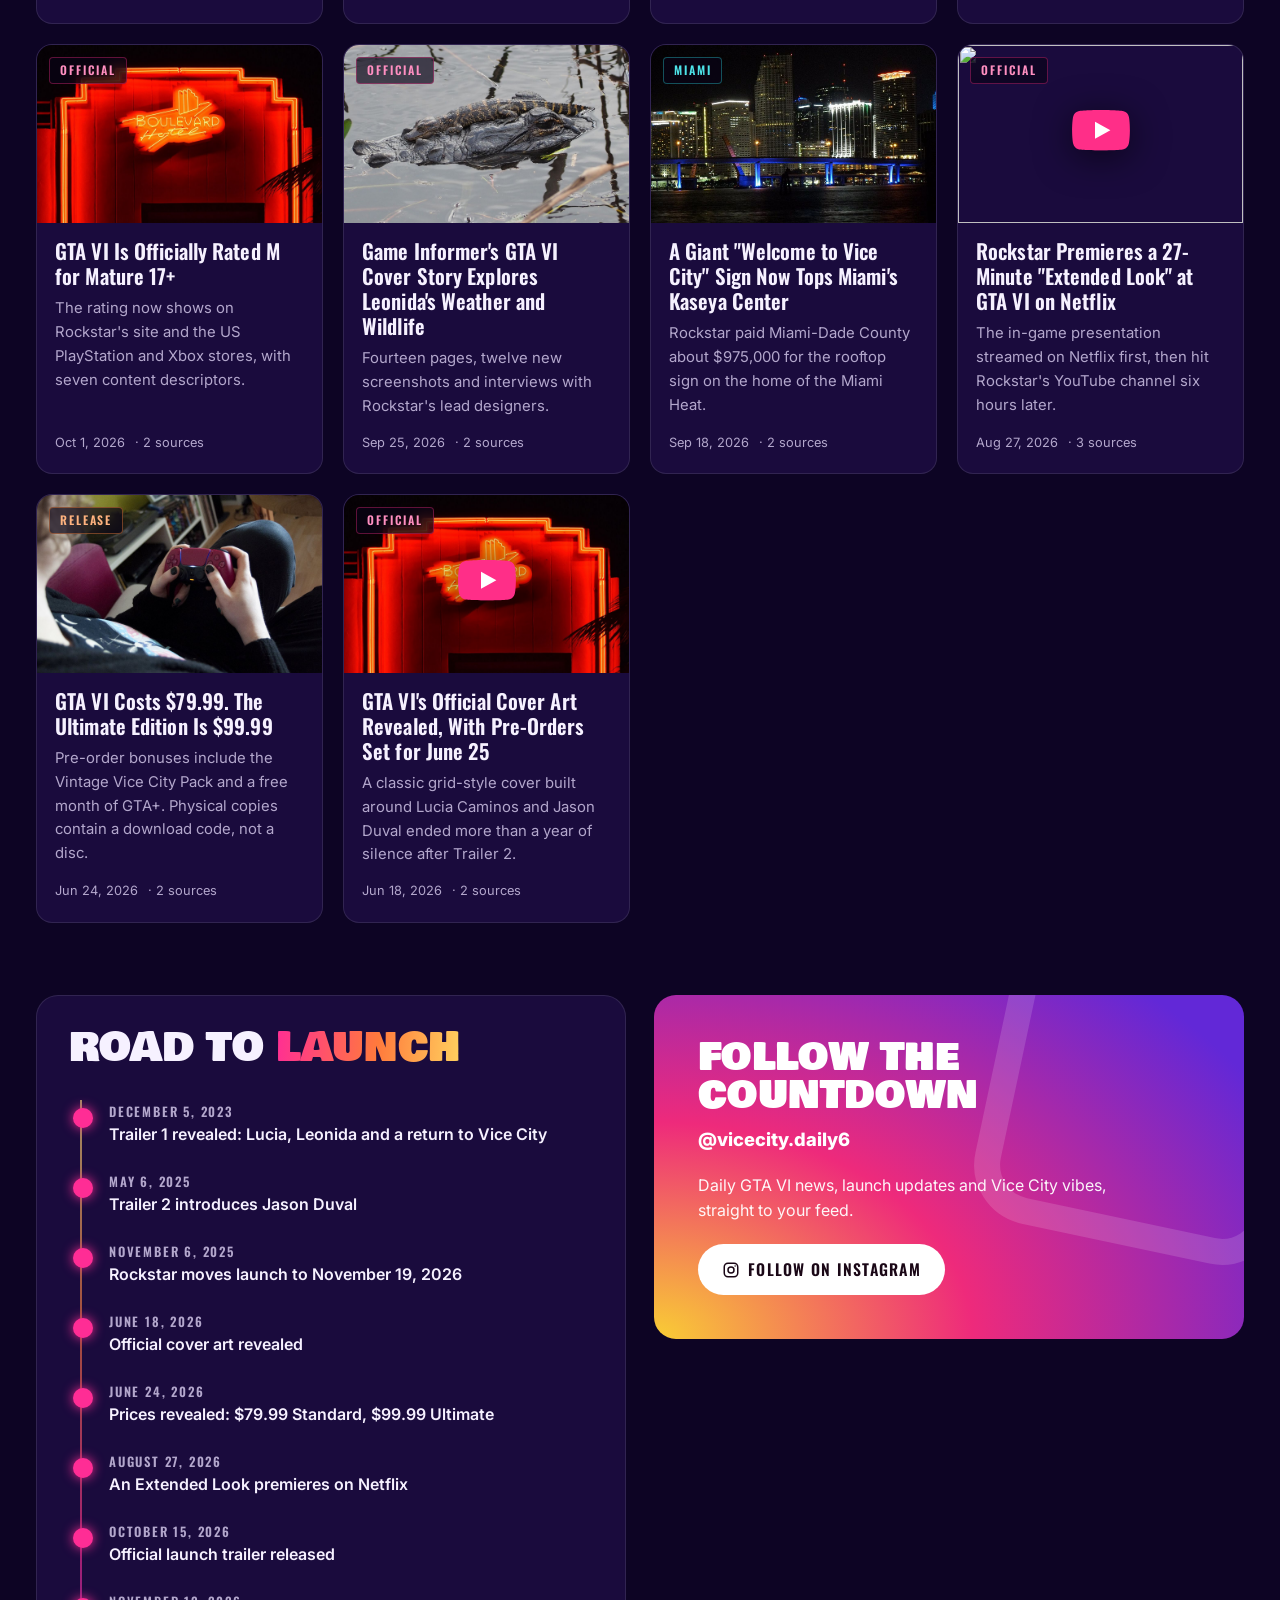
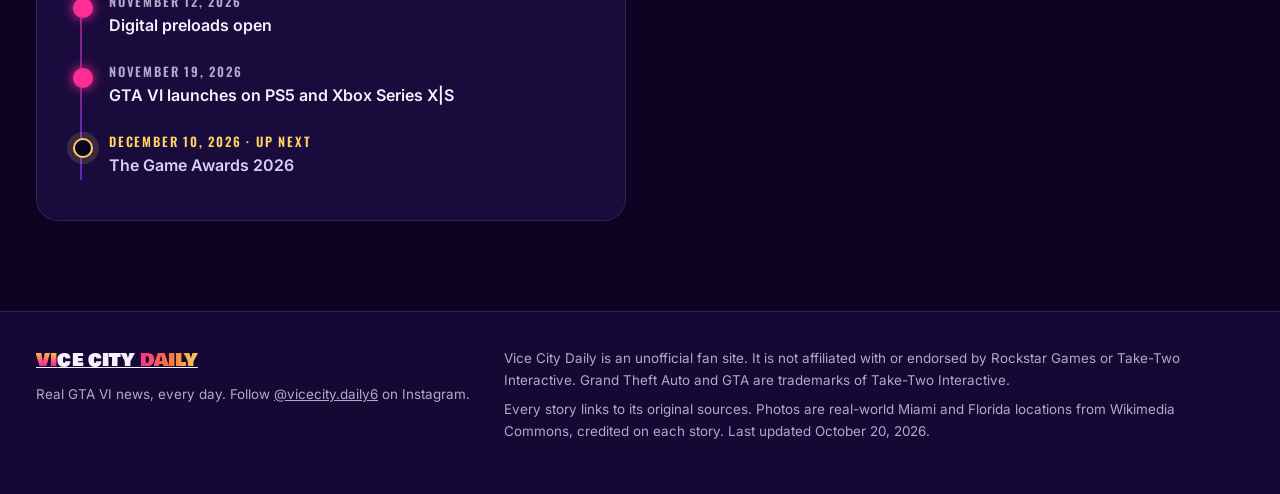
==== commit d88ed99a: "Restyle with GTA VI typography and palette Use a Pricedown-style display face (Bowlby One SC) for th" ====
--- a/index.html
+++ b/index.html
@@ -3,15 +3,15 @@
 <head>
   <meta charset="utf-8">
   <meta name="viewport" content="width=device-width, initial-scale=1, viewport-fit=cover">
-  <meta name="theme-color" content="#0a0418">
+  <meta name="theme-color" content="#120533">
   <link rel="icon" href="data:image/svg+xml,<svg xmlns=%22http://www.w3.org/2000/svg%22 viewBox=%220 0 100 100%22><text y=%22.9em%22 font-size=%2290%22>🌴</text></svg>">
   <meta property="og:site_name" content="Vice City Daily">
   <meta property="og:image" content="https://vicecitydaily.github.io/assets/img/og.jpg">
   <meta name="twitter:card" content="summary_large_image">
   <link rel="preconnect" href="https://fonts.googleapis.com">
   <link rel="preconnect" href="https://fonts.gstatic.com" crossorigin>
-  <link href="https://fonts.googleapis.com/css2?family=Anton&family=Inter:wght@400;500;600;700;800&display=swap" rel="stylesheet">
-  <link rel="stylesheet" href="assets/css/style.css?v=20261020-8">
+  <link href="https://fonts.googleapis.com/css2?family=Bowlby+One+SC&family=Oswald:wght@500;600;700&family=Inter:wght@400;500;600;700&display=swap" rel="stylesheet">
+  <link rel="stylesheet" href="assets/css/style.css?v=20261020-9">
   <title>Vice City Daily | GTA VI Countdown &amp; News</title>
   <meta name="description" content="Live countdown to GTA VI on November 19, 2026, plus real, sourced Grand Theft Auto VI news every day.">
   <meta property="og:title" content="GTA VI Countdown | Vice City Daily">
--- a/assets/css/style.css
+++ b/assets/css/style.css
@@ -1,18 +1,21 @@
 :root {
-  --bg: #0a0418;
-  --bg-2: #120826;
-  --card: #160b2e;
+  --bg: #0d0424;
+  --bg-2: #150834;
+  --card: #1a0b3d;
   --line: rgba(255, 255, 255, .1);
   --fg: #f6f1ff;
   --muted: #b3a7cc;
-  --pink: #ff2e88;
-  --orange: #ff8a3d;
-  --sun: #ffd166;
-  --cyan: #2de2e6;
-  --violet: #8b5cf6;
-  --grad: linear-gradient(95deg, var(--pink), var(--orange) 55%, var(--sun));
+  --pink: #ff2d95;
+  --orange: #ff7a3c;
+  --sun: #ffd25f;
+  --cyan: #4de3e8;
+  --violet: #8a3fff;
+  /* The GTA VI logo gradient: gold at the top falling through orange and hot pink into purple */
+  --grad-vi: linear-gradient(180deg, #ffe27a 0%, #ffa54a 32%, #ff2d95 66%, #8a3fff 100%);
+  --grad: linear-gradient(95deg, #ff2d95, #ff7a3c 55%, #ffd25f);
   --grad-cool: linear-gradient(95deg, var(--cyan), var(--violet) 60%, var(--pink));
-  --display: "Anton", "Impact", "Arial Narrow", sans-serif;
+  --display: "Bowlby One SC", "Impact", sans-serif;
+  --cond: "Oswald", "Arial Narrow", sans-serif;
   --sans: "Inter", system-ui, -apple-system, "Segoe UI", Roboto, sans-serif;
   --radius: 16px;
   color-scheme: dark;
@@ -40,16 +43,17 @@
 }
 .site-header.solid, body.article-page .site-header {
   background: rgba(10, 4, 24, .78); backdrop-filter: blur(14px); -webkit-backdrop-filter: blur(14px);
-  border-bottom-color: var(--line);
+  border-bottom-color: transparent; border-image: linear-gradient(90deg, transparent, #ff2d95, #ffd25f, transparent) 1;
 }
 .site-header .wrap { display: flex; align-items: center; gap: 16px; min-height: 64px; }
-.brand { font-family: var(--display); font-size: 1.5rem; letter-spacing: .04em; line-height: 1; white-space: nowrap; }
+.brand { font-family: var(--display); font-size: 1.1rem; letter-spacing: .01em; line-height: 1; white-space: nowrap; }
+.brand .vi { background: var(--grad-vi); -webkit-background-clip: text; background-clip: text; color: transparent; }
 .brand span { background: var(--grad); -webkit-background-clip: text; background-clip: text; color: transparent; }
 .site-nav { display: flex; gap: 4px; margin-left: auto; align-items: center; }
-.site-nav a { padding: 8px 12px; border-radius: 999px; font-weight: 600; font-size: .9rem; color: var(--muted); }
+.site-nav a { padding: 8px 12px; border-radius: 999px; font-family: var(--cond); font-weight: 600; font-size: .95rem; letter-spacing: .08em; text-transform: uppercase; color: var(--muted); }
 .site-nav a:hover { color: var(--fg); background: rgba(255, 255, 255, .06); }
 .mini-count {
-  font-variant-numeric: tabular-nums; font-weight: 700; font-size: .82rem;
+  font-variant-numeric: tabular-nums; font-family: var(--cond); font-weight: 600; letter-spacing: .06em; text-transform: uppercase; font-size: .84rem;
   padding: 6px 12px; border-radius: 999px; border: 1px solid rgba(255, 46, 136, .5);
   background: rgba(255, 46, 136, .12); white-space: nowrap;
 }
@@ -64,7 +68,7 @@
   .site-nav .link { display: none; }
   .ig-btn .ig-label { display: none; }
   .ig-btn { padding: 8px; }
-  .brand { font-size: 1.25rem; }
+  .brand { font-size: .95rem; }
 }
 
 /* ---------- Hero / countdown ---------- */
@@ -83,23 +87,23 @@
 
 .eyebrow {
   display: inline-flex; align-items: center; gap: 8px; padding: 6px 14px; border-radius: 999px;
-  font-size: .74rem; font-weight: 700; letter-spacing: .18em; text-transform: uppercase;
+  font-family: var(--cond); font-size: .82rem; font-weight: 600; letter-spacing: .22em; text-transform: uppercase;
   background: rgba(255, 255, 255, .08); border: 1px solid rgba(255, 255, 255, .18); backdrop-filter: blur(8px);
 }
 .eyebrow .dot { width: 8px; height: 8px; border-radius: 50%; background: var(--pink); box-shadow: 0 0 12px var(--pink); animation: blink 1.6s ease-in-out infinite; }
 @keyframes blink { 50% { opacity: .3; } }
 
 /* Title: chrome gradient with neon glow; the "VI" gets a subtle glitch shimmer */
-.title { font-family: var(--display); font-weight: 400; text-transform: uppercase; line-height: .9; margin: 22px 0 10px; letter-spacing: .02em; }
+.title { font-family: var(--display); font-weight: 400; text-transform: uppercase; line-height: .9; margin: 22px 0 10px; letter-spacing: 0; }
 .title .t1 {
-  display: block; font-size: clamp(2.2rem, 8.5vw, 5.8rem);
+  display: block; font-size: clamp(1.5rem, 6.2vw, 4.2rem);
   background: linear-gradient(180deg, #fff 0%, #fbe9ff 45%, #c9b3ff 50%, #fff 55%, #e9d8ff 100%);
   -webkit-background-clip: text; background-clip: text; color: transparent;
   filter: drop-shadow(0 4px 0 rgba(90, 20, 120, .9)) drop-shadow(0 0 28px rgba(255, 255, 255, .35));
 }
 .title .t2 {
-  position: relative; display: block; font-size: clamp(5.5rem, 24vw, 15rem); line-height: .85; margin-top: 4px;
-  background: linear-gradient(180deg, #fff6b0 0%, #ffb347 38%, #ff2e88 62%, #a21caf 100%);
+  position: relative; display: block; font-size: clamp(5rem, 22vw, 13rem); line-height: .9; margin-top: 2px;
+  background: var(--grad-vi);
   -webkit-background-clip: text; background-clip: text; color: transparent;
   filter: drop-shadow(0 0 30px rgba(255, 46, 136, .65)) drop-shadow(0 10px 0 rgba(60, 10, 90, .9));
 }
@@ -107,8 +111,8 @@
   content: attr(data-text); position: absolute; inset: 0; background: inherit; -webkit-background-clip: text; background-clip: text;
   color: transparent; pointer-events: none; opacity: 0; mix-blend-mode: screen;
 }
-.title .t2::before { color: #2de2e6; background: none; animation: glitch 6s infinite; }
-.title .t2::after { color: #ff2e88; background: none; animation: glitch 6s infinite reverse; animation-delay: -3s; }
+.title .t2::before { color: #4de3e8; background: none; animation: glitch 6s infinite; }
+.title .t2::after { color: #ff2d95; background: none; animation: glitch 6s infinite reverse; animation-delay: -3s; }
 @keyframes glitch {
   0%, 92%, 100% { opacity: 0; transform: none; clip-path: inset(0 0 0 0); }
   93% { opacity: .9; transform: translate(-6px, 2px); clip-path: inset(10% 0 55% 0); }
@@ -134,20 +138,20 @@
 @property --spin { syntax: "<angle>"; initial-value: 0deg; inherits: false; }
 @keyframes spin { to { --spin: 360deg; } }
 .unit .num {
-  display: block; font-family: var(--display); font-size: clamp(2.6rem, 9.5vw, 5.8rem); line-height: 1; font-variant-numeric: tabular-nums;
-  background: linear-gradient(180deg, #fff8c6 0%, #ffb347 45%, #ff2e88 100%);
+  display: block; font-family: var(--display); font-size: clamp(1.9rem, 7.4vw, 4.4rem); line-height: 1; font-variant-numeric: tabular-nums;
+  background: linear-gradient(180deg, #fff3b0 0%, #ffa54a 45%, #ff2d95 100%);
   -webkit-background-clip: text; background-clip: text; color: transparent;
   filter: drop-shadow(0 0 14px rgba(255, 138, 61, .7));
 }
 .unit .num.tick { animation: tick .5s cubic-bezier(.2, .9, .3, 1.2); }
 @keyframes tick { from { transform: translateY(-14%) scale(.92); opacity: 0; } to { transform: none; opacity: 1; } }
-.unit .lbl { display: block; margin-top: 8px; font-size: clamp(.6rem, 1.6vw, .78rem); font-weight: 700; letter-spacing: .22em; text-transform: uppercase; color: #cdbfe6; }
-.launch-note { margin: 22px 0 0; color: #f1e8ff; font-weight: 600; text-shadow: 0 2px 12px rgba(0, 0, 0, .8); }
+.unit .lbl { display: block; margin-top: 8px; font-family: var(--cond); font-size: clamp(.68rem, 1.8vw, .86rem); font-weight: 600; letter-spacing: .26em; text-transform: uppercase; color: #cdbfe6; }
+.launch-note { margin: 22px 0 0; color: #f1e8ff; font-family: var(--cond); font-weight: 600; letter-spacing: .06em; text-transform: uppercase; font-size: 1.05rem; text-shadow: 0 2px 12px rgba(0, 0, 0, .8); }
 .launch-note small { display: block; color: #cdbfe6; font-weight: 500; margin-top: 4px; }
 .out-now { font-family: var(--display); font-size: clamp(2.4rem, 8vw, 5rem); text-transform: uppercase; }
 
 .hype { max-width: 520px; margin: 26px auto 0; text-align: left; }
-.hype .row { display: flex; justify-content: space-between; font-size: .76rem; color: #cdbfe6; font-weight: 600; margin-bottom: 6px; }
+.hype .row { display: flex; justify-content: space-between; font-family: var(--cond); font-size: .8rem; letter-spacing: .08em; text-transform: uppercase; color: #cdbfe6; font-weight: 500; margin-bottom: 6px; }
 .hype .bar { height: 8px; border-radius: 999px; background: rgba(255, 255, 255, .12); overflow: hidden; }
 .hype .fill { height: 100%; width: 0; border-radius: inherit; background: var(--grad); box-shadow: 0 0 16px var(--pink); transition: width 1.4s cubic-bezier(.2, .8, .2, 1); position: relative; }
 .hype .fill::after { content: ""; position: absolute; inset: 0; background: linear-gradient(90deg, transparent, rgba(255, 255, 255, .5), transparent); animation: shine 2.4s infinite; }
@@ -155,8 +159,8 @@
 
 .hero-ctas { display: flex; gap: 12px; justify-content: center; flex-wrap: wrap; margin-top: 30px; }
 .btn {
-  display: inline-flex; align-items: center; gap: 8px; padding: 13px 22px; border-radius: 999px;
-  font-weight: 700; border: 0; cursor: pointer; transition: transform .2s, box-shadow .2s;
+  display: inline-flex; align-items: center; gap: 8px; padding: 13px 24px; border-radius: 999px;
+  font-family: var(--cond); font-weight: 600; letter-spacing: .08em; text-transform: uppercase; font-size: .98rem; border: 0; cursor: pointer; transition: transform .2s, box-shadow .2s;
 }
 .btn:hover { transform: translateY(-2px); }
 .btn-primary { background: var(--grad); color: #1a0716; box-shadow: 0 10px 30px -8px rgba(255, 46, 136, .8); }
@@ -170,9 +174,9 @@
 /* ---------- Facts strip ---------- */
 .facts { position: relative; z-index: 2; margin-top: -56px; }
 .facts .wrap { display: grid; grid-template-columns: repeat(5, minmax(0, 1fr)); gap: 12px; }
-.fact { background: rgba(22, 11, 46, .85); border: 1px solid var(--line); border-radius: var(--radius); padding: 16px; backdrop-filter: blur(10px); }
-.fact b { display: block; font-size: .7rem; letter-spacing: .16em; text-transform: uppercase; color: var(--muted); font-weight: 700; }
-.fact span { display: block; margin-top: 4px; font-weight: 800; font-size: 1.02rem; }
+.fact { background: rgba(26, 11, 61, .88); border: 1px solid var(--line); border-top: 2px solid transparent; border-image: var(--grad) 1; border-image-width: 2px 0 0 0; border-radius: var(--radius); padding: 16px; backdrop-filter: blur(10px); }
+.fact b { display: block; font-family: var(--cond); font-size: .78rem; letter-spacing: .2em; text-transform: uppercase; color: var(--pink); font-weight: 600; }
+.fact span { display: block; margin-top: 4px; font-family: var(--cond); font-weight: 600; font-size: 1.25rem; letter-spacing: .02em; }
 @media (max-width: 900px) {
   .facts .wrap { grid-template-columns: repeat(2, minmax(0, 1fr)); }
   .fact:first-child { grid-column: 1 / -1; }
@@ -181,24 +185,24 @@
 /* ---------- Sections ---------- */
 section.block { padding-top: 72px; }
 .sec-head { display: flex; align-items: end; justify-content: space-between; gap: 16px; flex-wrap: wrap; margin-bottom: 24px; }
-.sec-head h2 { font-family: var(--display); font-weight: 400; text-transform: uppercase; font-size: clamp(2rem, 5vw, 3.2rem); line-height: 1; margin: 0; letter-spacing: .01em; }
+.sec-head h2 { font-family: var(--display); font-weight: 400; text-transform: uppercase; font-size: clamp(1.5rem, 3.8vw, 2.5rem); line-height: 1; margin: 0; letter-spacing: 0; }
 .sec-head p { margin: 6px 0 0; color: var(--muted); }
 .chips { display: flex; gap: 8px; flex-wrap: wrap; }
 .chip {
   padding: 8px 14px; border-radius: 999px; border: 1px solid var(--line); background: rgba(255, 255, 255, .04);
-  font-weight: 600; font-size: .86rem; cursor: pointer; color: var(--muted);
+  font-family: var(--cond); font-weight: 600; letter-spacing: .1em; text-transform: uppercase; font-size: .86rem; cursor: pointer; color: var(--muted);
 }
 .chip:hover { color: var(--fg); }
-.chip[aria-pressed="true"] { background: var(--fg); color: var(--bg); border-color: var(--fg); }
+.chip[aria-pressed="true"] { background: var(--grad); color: #1a0716; border-color: transparent; }
 
 /* ---------- Cards ---------- */
 .badge {
-  display: inline-block; padding: 4px 10px; border-radius: 999px; font-size: .68rem; font-weight: 800;
-  letter-spacing: .14em; text-transform: uppercase; background: rgba(255, 46, 136, .16); color: #ff8fc1; border: 1px solid rgba(255, 46, 136, .35);
-}
-.badge.reports { background: rgba(255, 209, 102, .14); color: var(--sun); border-color: rgba(255, 209, 102, .35); }
+  display: inline-block; padding: 3px 10px; border-radius: 4px; font-family: var(--cond); font-size: .74rem; font-weight: 600;
+  letter-spacing: .16em; text-transform: uppercase; background: rgba(255, 46, 136, .16); color: #ff8fc1; border: 1px solid rgba(255, 46, 136, .35);
+}
+.badge.reports { background: rgba(255, 210, 95, .14); color: var(--sun); border-color: rgba(255, 210, 95, .35); }
 .badge.miami { background: rgba(45, 226, 230, .12); color: var(--cyan); border-color: rgba(45, 226, 230, .35); }
-.badge.industry { background: rgba(139, 92, 246, .16); color: #c4b1ff; border-color: rgba(139, 92, 246, .4); }
+.badge.industry { background: rgba(138, 63, 255, .18); color: #c9adff; border-color: rgba(138, 63, 255, .45); }
 .badge.release { background: rgba(255, 138, 61, .15); color: #ffb37f; border-color: rgba(255, 138, 61, .4); }
 .meta { display: flex; gap: 10px; align-items: center; flex-wrap: wrap; font-size: .8rem; color: var(--muted); }
 
@@ -210,9 +214,9 @@
 .featured .img img { position: absolute; inset: 0; width: 100%; height: 100%; object-fit: cover; transition: transform .8s; }
 .featured:hover .img img { transform: scale(1.05); }
 .featured .txt { padding: clamp(20px, 3.5vw, 40px); display: flex; flex-direction: column; justify-content: center; gap: 12px; }
-.featured h3 { font-size: clamp(1.6rem, 3vw, 2.3rem); line-height: 1.12; margin: 0; letter-spacing: -.01em; }
+.featured h3 { font-family: var(--cond); font-weight: 600; font-size: clamp(1.8rem, 3.4vw, 2.7rem); line-height: 1.08; margin: 0; letter-spacing: .005em; }
 .featured p { margin: 0; color: var(--muted); font-size: 1.05rem; }
-.read-more { font-weight: 700; color: var(--pink); }
+.read-more { font-family: var(--cond); font-weight: 600; letter-spacing: .1em; text-transform: uppercase; color: var(--pink); }
 @media (max-width: 820px) { .featured { grid-template-columns: minmax(0, 1fr); } .featured .img { min-height: 0; aspect-ratio: 16 / 10; } }
 
 .cards { display: grid; grid-template-columns: repeat(auto-fill, minmax(280px, 1fr)); gap: 20px; }
@@ -220,20 +224,23 @@
   display: flex; flex-direction: column; border-radius: var(--radius); overflow: hidden;
   background: var(--card); border: 1px solid var(--line); transition: transform .3s, border-color .3s, box-shadow .3s;
 }
-.card:hover { transform: translateY(-4px); border-color: rgba(255, 46, 136, .45); box-shadow: 0 24px 50px -28px rgba(255, 46, 136, .7); }
+.card::after { content: ""; position: absolute; left: 0; right: 0; top: 0; height: 3px; background: var(--grad-vi); background: linear-gradient(90deg, #ffe27a, #ff7a3c, #ff2d95, #8a3fff); opacity: 0; transition: opacity .3s; }
+.card { position: relative; }
+.card:hover::after { opacity: 1; }
+.card:hover { transform: translateY(-4px); border-color: rgba(255, 45, 149, .45); box-shadow: 0 24px 50px -28px rgba(255, 46, 136, .7); }
 .card .img { aspect-ratio: 16 / 10; overflow: hidden; position: relative; }
 .card .img img { width: 100%; height: 100%; object-fit: cover; transition: transform .7s; }
 .card:hover .img img { transform: scale(1.07); }
 .card .img .badge { position: absolute; left: 12px; top: 12px; backdrop-filter: blur(8px); background: rgba(10, 4, 24, .65); }
 .card .txt { padding: 16px 18px 20px; display: flex; flex-direction: column; gap: 8px; flex: 1; }
-.card h3 { margin: 0; font-size: 1.14rem; line-height: 1.3; }
+.card h3 { margin: 0; font-family: var(--cond); font-weight: 600; font-size: 1.3rem; line-height: 1.2; letter-spacing: .005em; }
 .card p { margin: 0; color: var(--muted); font-size: .93rem; }
 .card .meta { margin-top: auto; padding-top: 6px; }
 .empty { padding: 40px; text-align: center; color: var(--muted); border: 1px dashed var(--line); border-radius: var(--radius); }
 
 /* ---------- Timeline ---------- */
 .timeline { list-style: none; margin: 0; padding: 0; position: relative; display: grid; gap: 4px; }
-.timeline::before { content: ""; position: absolute; left: 11px; top: 8px; bottom: 8px; width: 2px; background: linear-gradient(var(--cyan), var(--pink), var(--sun)); opacity: .5; }
+.timeline::before { content: ""; position: absolute; left: 11px; top: 8px; bottom: 8px; width: 2px; background: linear-gradient(#ffe27a, #ff7a3c, #ff2d95, #8a3fff); opacity: .6; }
 .timeline li { position: relative; padding: 10px 0 10px 40px; }
 .timeline li::before {
   content: ""; position: absolute; left: 4px; top: 16px; width: 16px; height: 16px; border-radius: 50%;
@@ -241,7 +248,7 @@
 }
 .timeline li.done::before { background: var(--pink); border-color: var(--pink); box-shadow: 0 0 12px var(--pink); }
 .timeline li.next::before { border-color: var(--sun); box-shadow: 0 0 0 6px rgba(255, 209, 102, .15); }
-.timeline time { display: block; font-size: .76rem; font-weight: 700; letter-spacing: .12em; text-transform: uppercase; color: var(--muted); }
+.timeline time { display: block; font-family: var(--cond); font-size: .8rem; font-weight: 600; letter-spacing: .14em; text-transform: uppercase; color: var(--muted); }
 .timeline li.next time { color: var(--sun); }
 .timeline span { font-weight: 600; }
 .timeline li:not(.done) span { color: #d9cdf2; }
@@ -258,7 +265,7 @@
   content: ""; position: absolute; right: -60px; top: -60px; width: 260px; height: 260px; border-radius: 60px;
   border: 26px solid rgba(255, 255, 255, .14); transform: rotate(12deg);
 }
-.insta h3 { font-family: var(--display); font-weight: 400; text-transform: uppercase; font-size: clamp(2rem, 5vw, 3rem); line-height: 1; margin: 0 0 10px; }
+.insta h3 { font-family: var(--display); font-weight: 400; text-transform: uppercase; font-size: clamp(1.5rem, 3.8vw, 2.4rem); line-height: 1; margin: 0 0 10px; }
 .insta p { margin: 0 0 20px; max-width: 460px; opacity: .95; }
 .insta .handle { font-weight: 800; font-size: 1.15rem; display: block; margin-bottom: 18px; }
 .insta .btn { background: #fff; color: #1a0716; position: relative; z-index: 1; }
@@ -267,7 +274,7 @@
 .a-hero { position: relative; min-height: 72vh; display: flex; align-items: flex-end; padding: 120px 0 40px; isolation: isolate; overflow: hidden; }
 .a-hero img { position: absolute; inset: 0; width: 100%; height: 100%; object-fit: cover; z-index: -2; }
 .a-hero::before { content: ""; position: absolute; inset: 0; z-index: -1; background: linear-gradient(180deg, rgba(10, 4, 24, .2) 0%, rgba(10, 4, 24, .55) 45%, var(--bg) 100%); }
-.a-hero h1 { font-size: clamp(2rem, 5.5vw, 3.8rem); line-height: 1.06; margin: 14px 0 12px; max-width: 900px; letter-spacing: -.015em; text-shadow: 0 4px 30px rgba(0, 0, 0, .5); }
+.a-hero h1 { font-family: var(--cond); font-weight: 600; font-size: clamp(2.1rem, 5.8vw, 4rem); line-height: 1.04; margin: 14px 0 12px; max-width: 900px; letter-spacing: .005em; text-shadow: 0 4px 30px rgba(0, 0, 0, .5); }
 .a-hero .dek { font-size: clamp(1.02rem, 2vw, 1.25rem); color: #e7dcff; max-width: 760px; margin: 0 0 14px; }
 .a-body { max-width: 740px; margin: 0 auto; padding: 28px 16px 0; }
 .a-body p { font-size: 1.12rem; line-height: 1.8; margin: 0 0 1.2em; color: #e9e2f7; }
@@ -275,7 +282,7 @@
 .a-body .photo-credit { font-size: .76rem; line-height: 1.5; color: var(--muted); margin-top: 10px; }
 .photo-credit a { text-decoration: underline; }
 .sources { margin-top: 28px; padding: 20px 22px; border-radius: var(--radius); background: var(--card); border: 1px solid var(--line); }
-.sources h2 { font-size: .78rem; letter-spacing: .16em; text-transform: uppercase; margin: 0 0 10px; color: var(--muted); }
+.sources h2 { font-family: var(--cond); font-size: .84rem; letter-spacing: .2em; text-transform: uppercase; margin: 0 0 10px; color: var(--pink); }
 .sources ul { margin: 0; padding-left: 18px; }
 .sources li { margin: 4px 0; }
 .sources a { color: var(--cyan); text-decoration: underline; text-underline-offset: 3px; }
@@ -307,11 +314,11 @@
 .yt:hover .yt-play { transform: translate(-50%, -50%) scale(1.1); }
 .yt-title { position: absolute; left: 16px; right: 16px; bottom: 14px; z-index: 1; text-align: left; color: #fff; }
 .yt-title b { display: block; font-size: 1rem; }
-.yt.big .yt-title b { font-family: var(--display); font-weight: 400; font-size: clamp(1.5rem, 3.5vw, 2.4rem); text-transform: uppercase; letter-spacing: .01em; }
+.yt.big .yt-title b { font-family: var(--display); font-weight: 400; font-size: clamp(1.1rem, 2.6vw, 1.8rem); text-transform: uppercase; letter-spacing: 0; }
 .yt-title small { color: var(--muted); font-size: .76rem; }
 .watch { display: grid; grid-template-columns: 2fr 1fr; gap: 16px; }
 .watch-list { display: grid; grid-template-columns: 1fr 1fr; gap: 16px; align-content: start; }
-.vid-cap { display: block; margin-top: 8px; font-weight: 700; font-size: .92rem; }
+.vid-cap { display: block; margin-top: 8px; font-family: var(--cond); font-weight: 600; font-size: 1rem; letter-spacing: .03em; }
 .vid-cap small { display: block; color: var(--muted); font-weight: 500; font-size: .76rem; }
 .watch-more { display: inline-block; margin-top: 14px; color: var(--cyan); font-weight: 700; font-size: .9rem; }
 .watch-list .yt-play { width: 48px; }
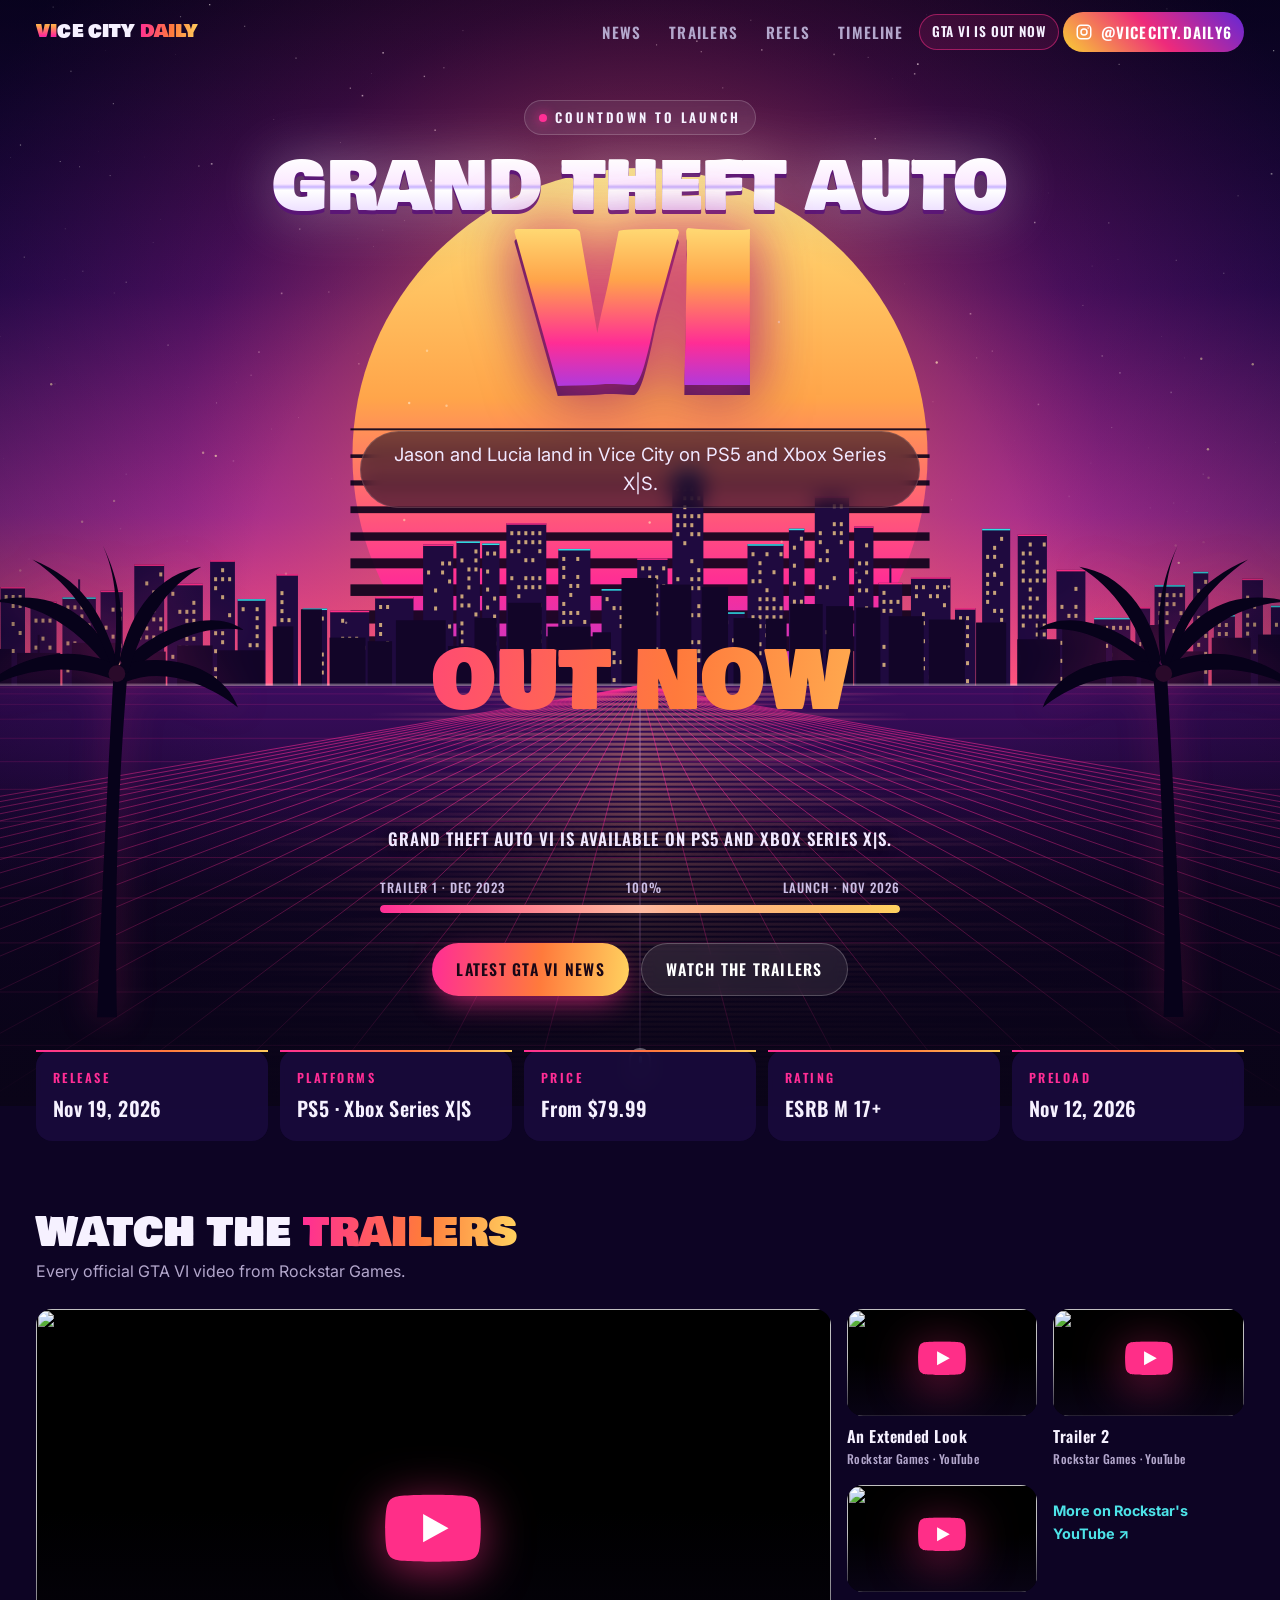
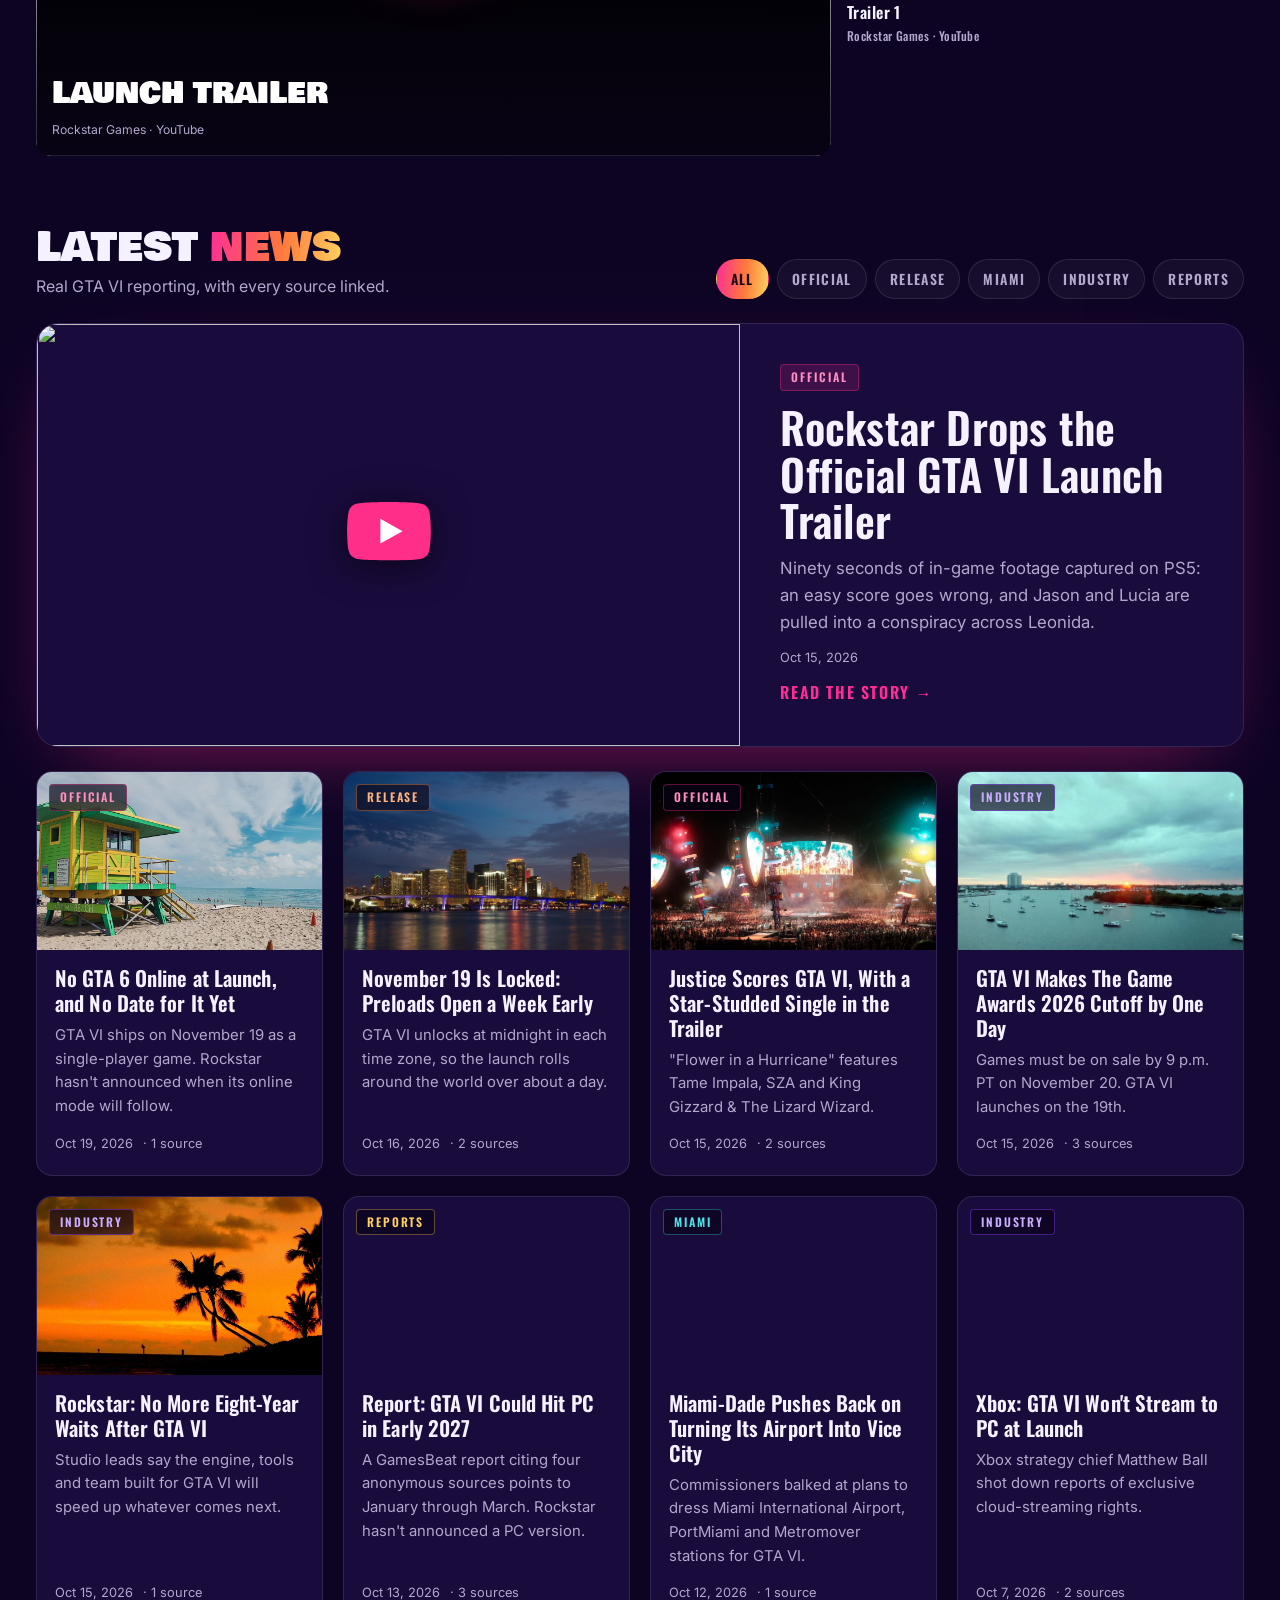
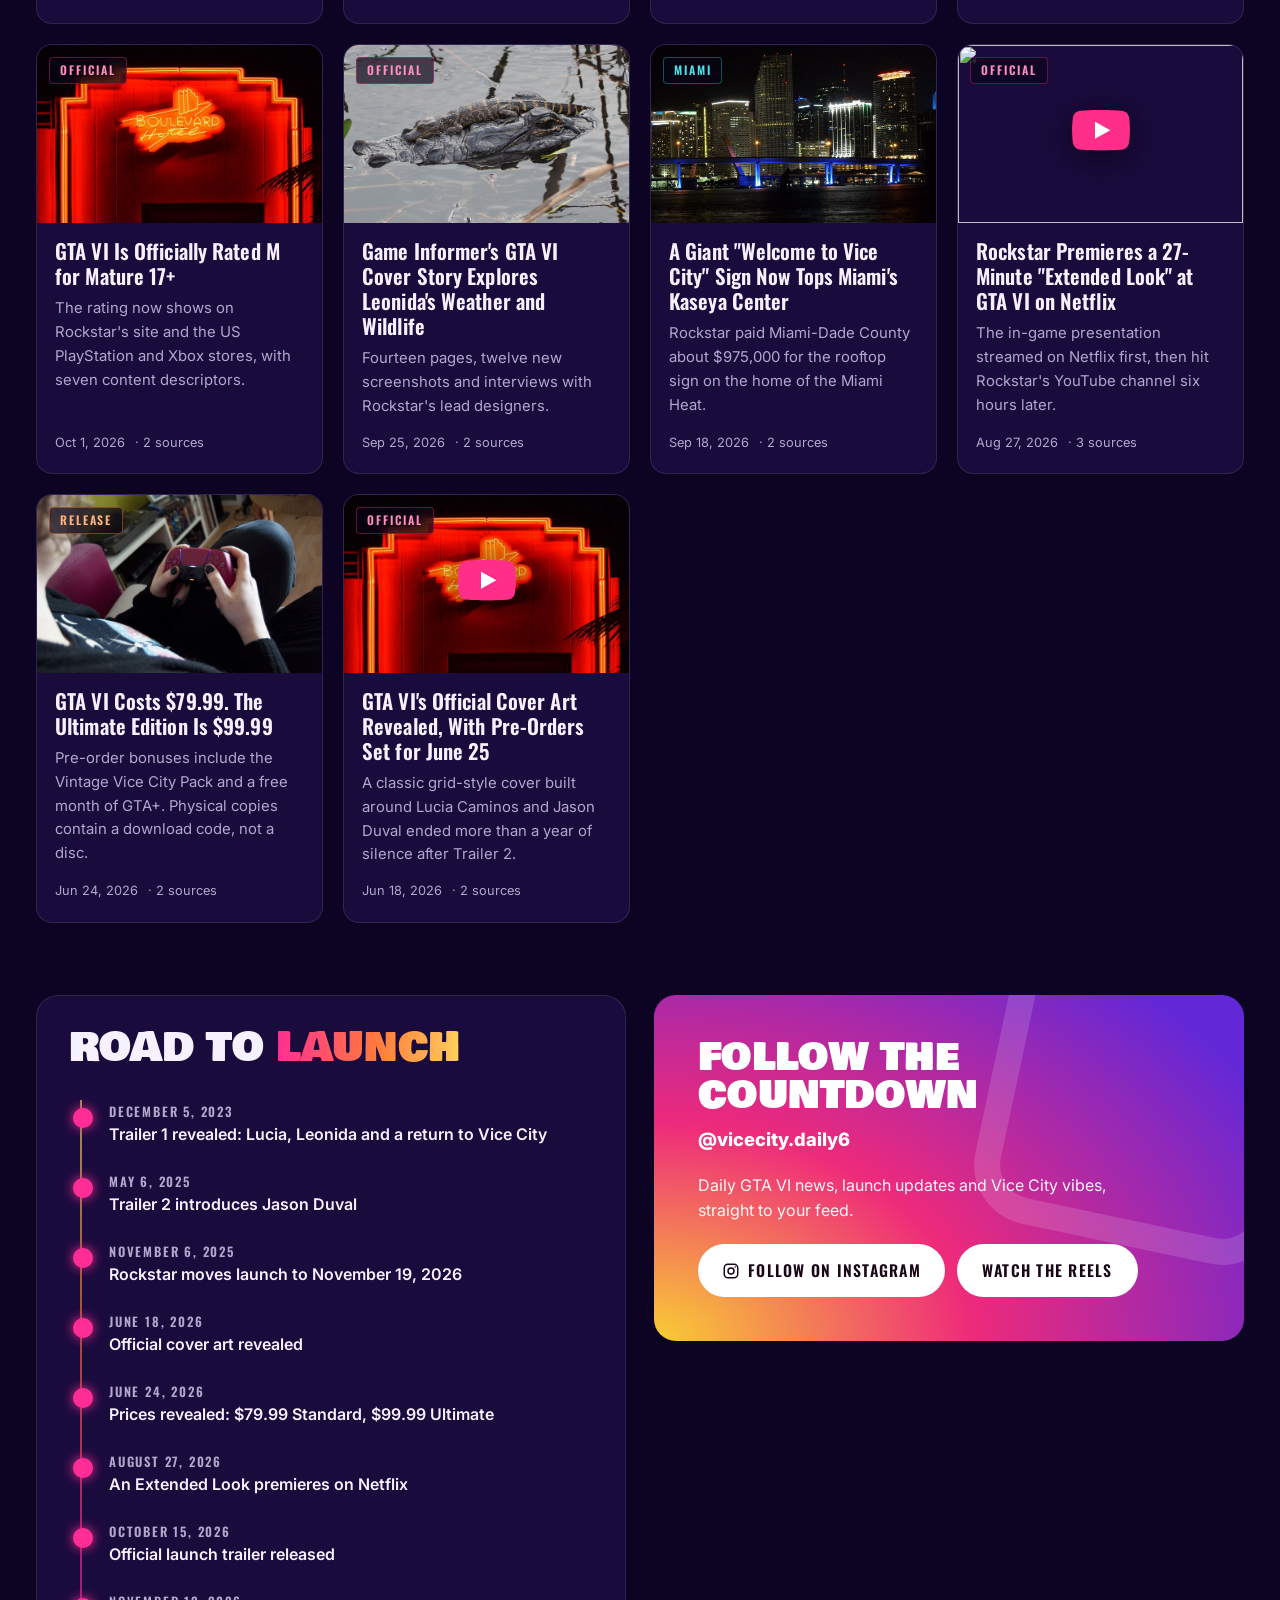
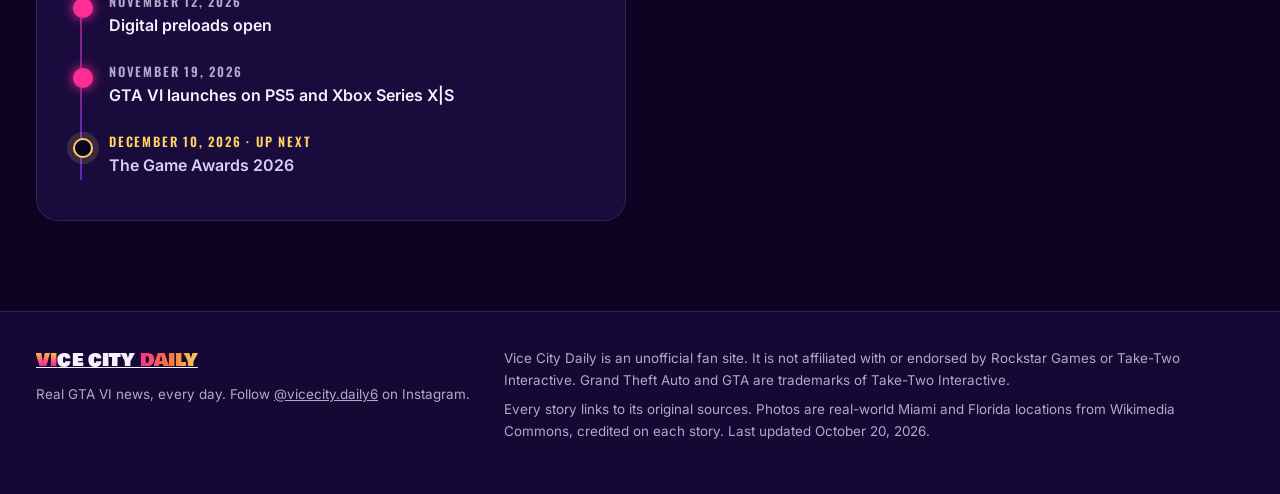
==== commit 6f349211: "Add Reels page with Instagram embeds New reels.html shows every reel from the VCD.REELS list in data" ====
--- a/index.html
+++ b/index.html
@@ -11,7 +11,7 @@
   <link rel="preconnect" href="https://fonts.googleapis.com">
   <link rel="preconnect" href="https://fonts.gstatic.com" crossorigin>
   <link href="https://fonts.googleapis.com/css2?family=Bowlby+One+SC&family=Oswald:wght@500;600;700&family=Inter:wght@400;500;600;700&display=swap" rel="stylesheet">
-  <link rel="stylesheet" href="assets/css/style.css?v=20261020-9">
+  <link rel="stylesheet" href="assets/css/style.css?v=20261020-10">
   <title>Vice City Daily | GTA VI Countdown &amp; News</title>
   <meta name="description" content="Live countdown to GTA VI on November 19, 2026, plus real, sourced Grand Theft Auto VI news every day.">
   <meta property="og:title" content="GTA VI Countdown | Vice City Daily">
--- a/assets/css/style.css
+++ b/assets/css/style.css
@@ -327,3 +327,17 @@
 .featured .card-play { width: 84px; }
 .a-video { margin: 0 0 28px; box-shadow: 0 30px 80px -40px rgba(255, 46, 136, .8); border-radius: var(--radius); }
 @media (max-width: 480px) { .hype .row span:first-child, .hype .row span:last-child { display: none; } .hype .row { justify-content: center; } }
+
+/* ---------- Reels ---------- */
+.reels-hero { position: relative; padding: 130px 0 40px; text-align: center; overflow: hidden; }
+.reels-hero::before { content: ""; position: absolute; inset: 0; z-index: -1; background: radial-gradient(60% 60% at 50% 0%, rgba(238, 42, 123, .35), transparent 70%), radial-gradient(40% 50% at 80% 30%, rgba(98, 40, 215, .35), transparent 70%), radial-gradient(40% 50% at 15% 30%, rgba(249, 206, 52, .18), transparent 70%); }
+.page-title { font-family: var(--display); font-weight: 400; text-transform: uppercase; font-size: clamp(2.2rem, 7vw, 4.5rem); line-height: 1; margin: 18px 0 12px; }
+.sub-plain { color: var(--muted); max-width: 560px; margin: 0 auto 26px; font-size: 1.05rem; }
+.reels-grid { display: grid; grid-template-columns: repeat(auto-fill, minmax(300px, 1fr)); gap: 24px; justify-content: center; }
+.reel { display: flex; flex-direction: column; gap: 10px; }
+.reel-frame { position: relative; border-radius: 18px; overflow: hidden; background: #000; border: 1px solid var(--line); box-shadow: 0 24px 60px -30px rgba(238, 42, 123, .7); aspect-ratio: 9 / 20; }
+/* 9:20 leaves room for Instagram's header and like/comment bar under the 9:16 video. */
+.reel-frame iframe { position: absolute; inset: 0; width: 100%; height: 100%; border: 0; }
+.reel-link { display: inline-flex; align-items: center; justify-content: center; gap: 8px; padding: 10px 16px; border-radius: 999px; font-family: var(--cond); font-weight: 600; letter-spacing: .08em; text-transform: uppercase; font-size: .9rem; color: #fff; background: linear-gradient(45deg, #f9ce34, #ee2a7b 50%, #6228d7); }
+.reel-link svg { width: 18px; height: 18px; }
+@media (max-width: 760px) { .site-nav .link { display: none; } }
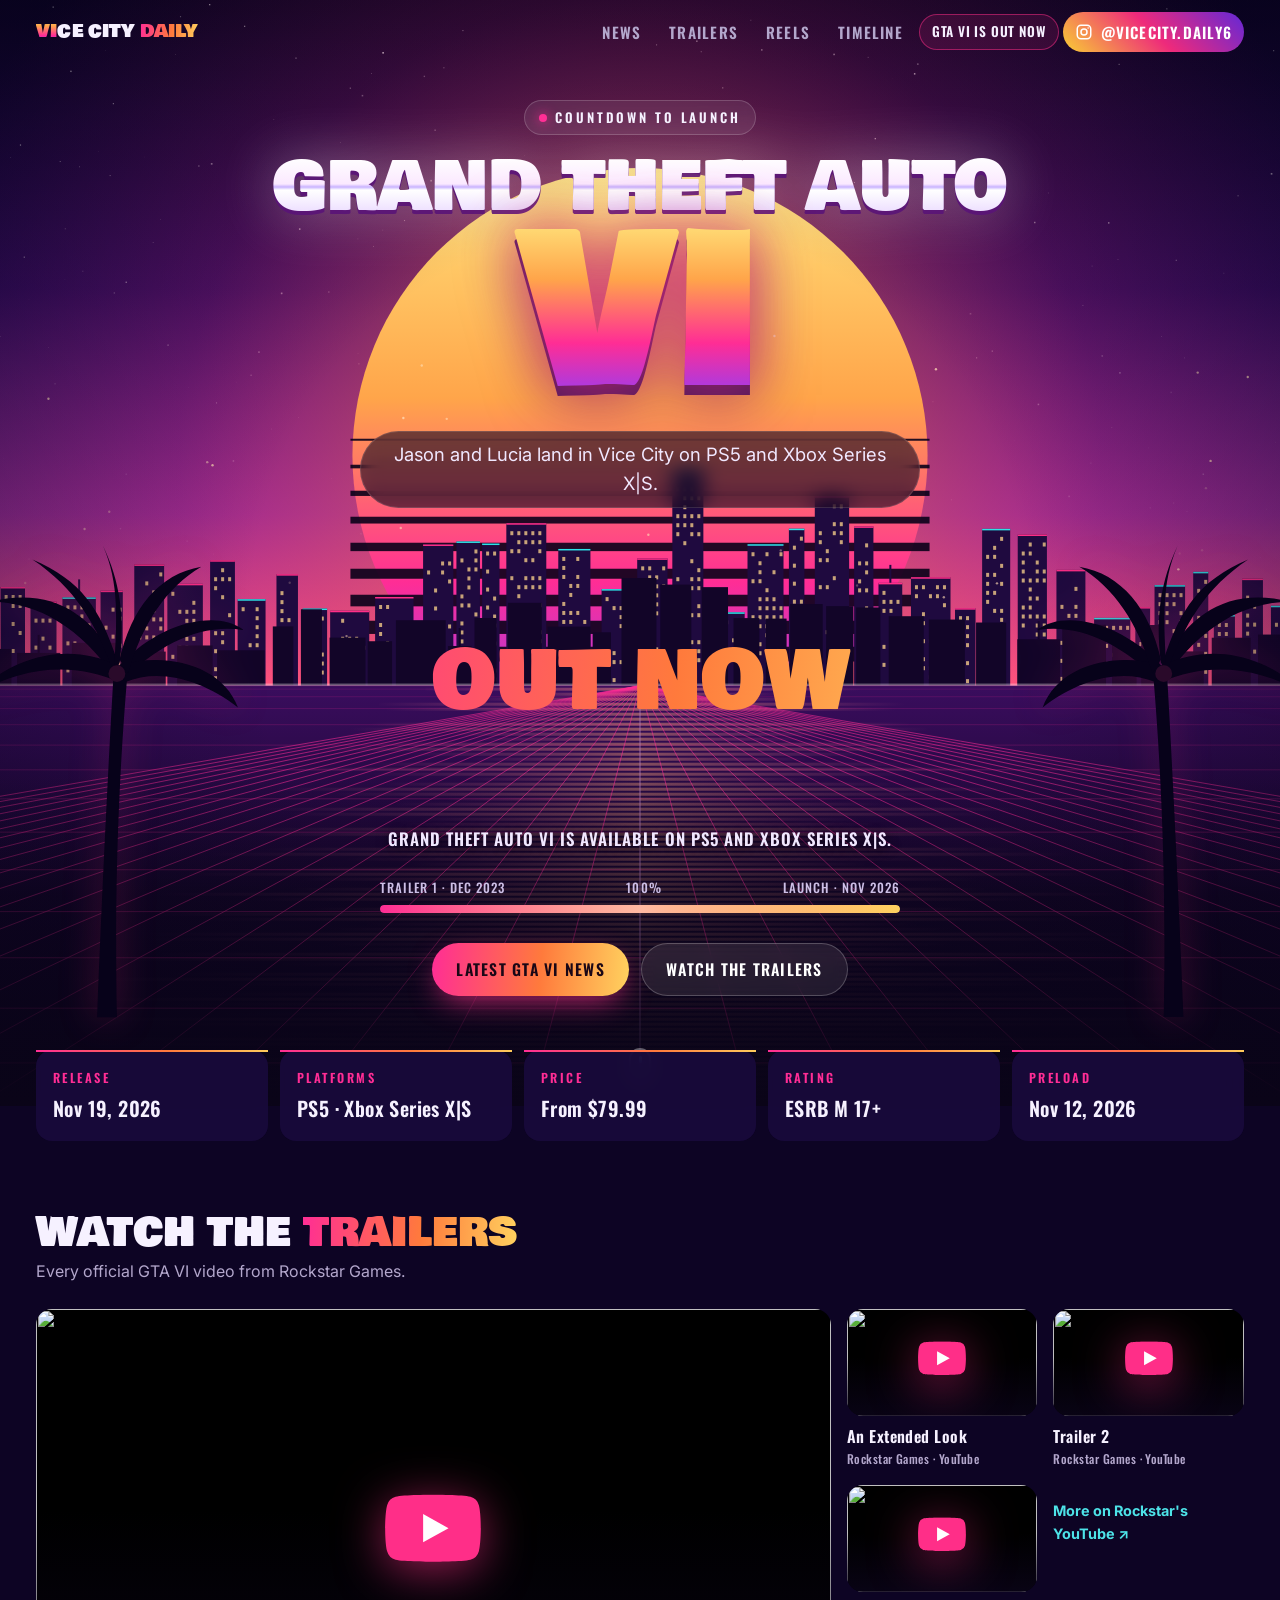
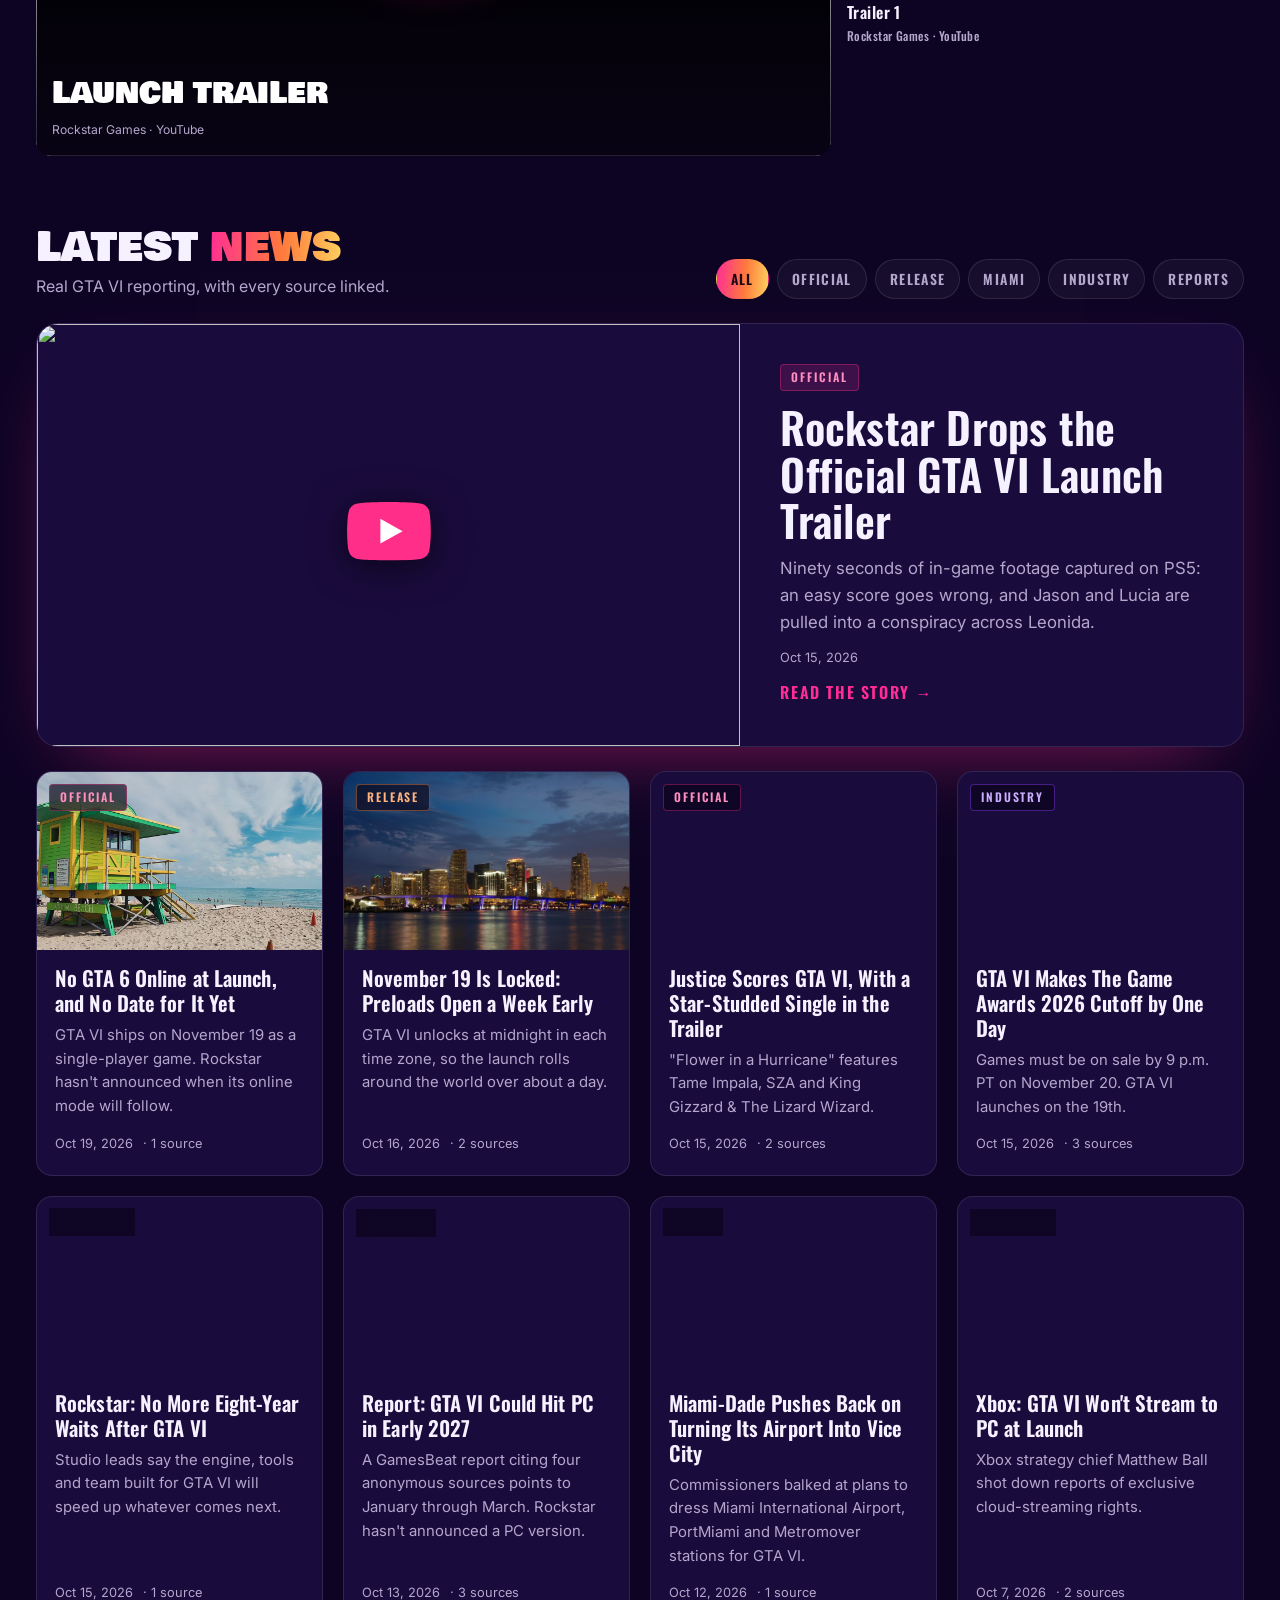
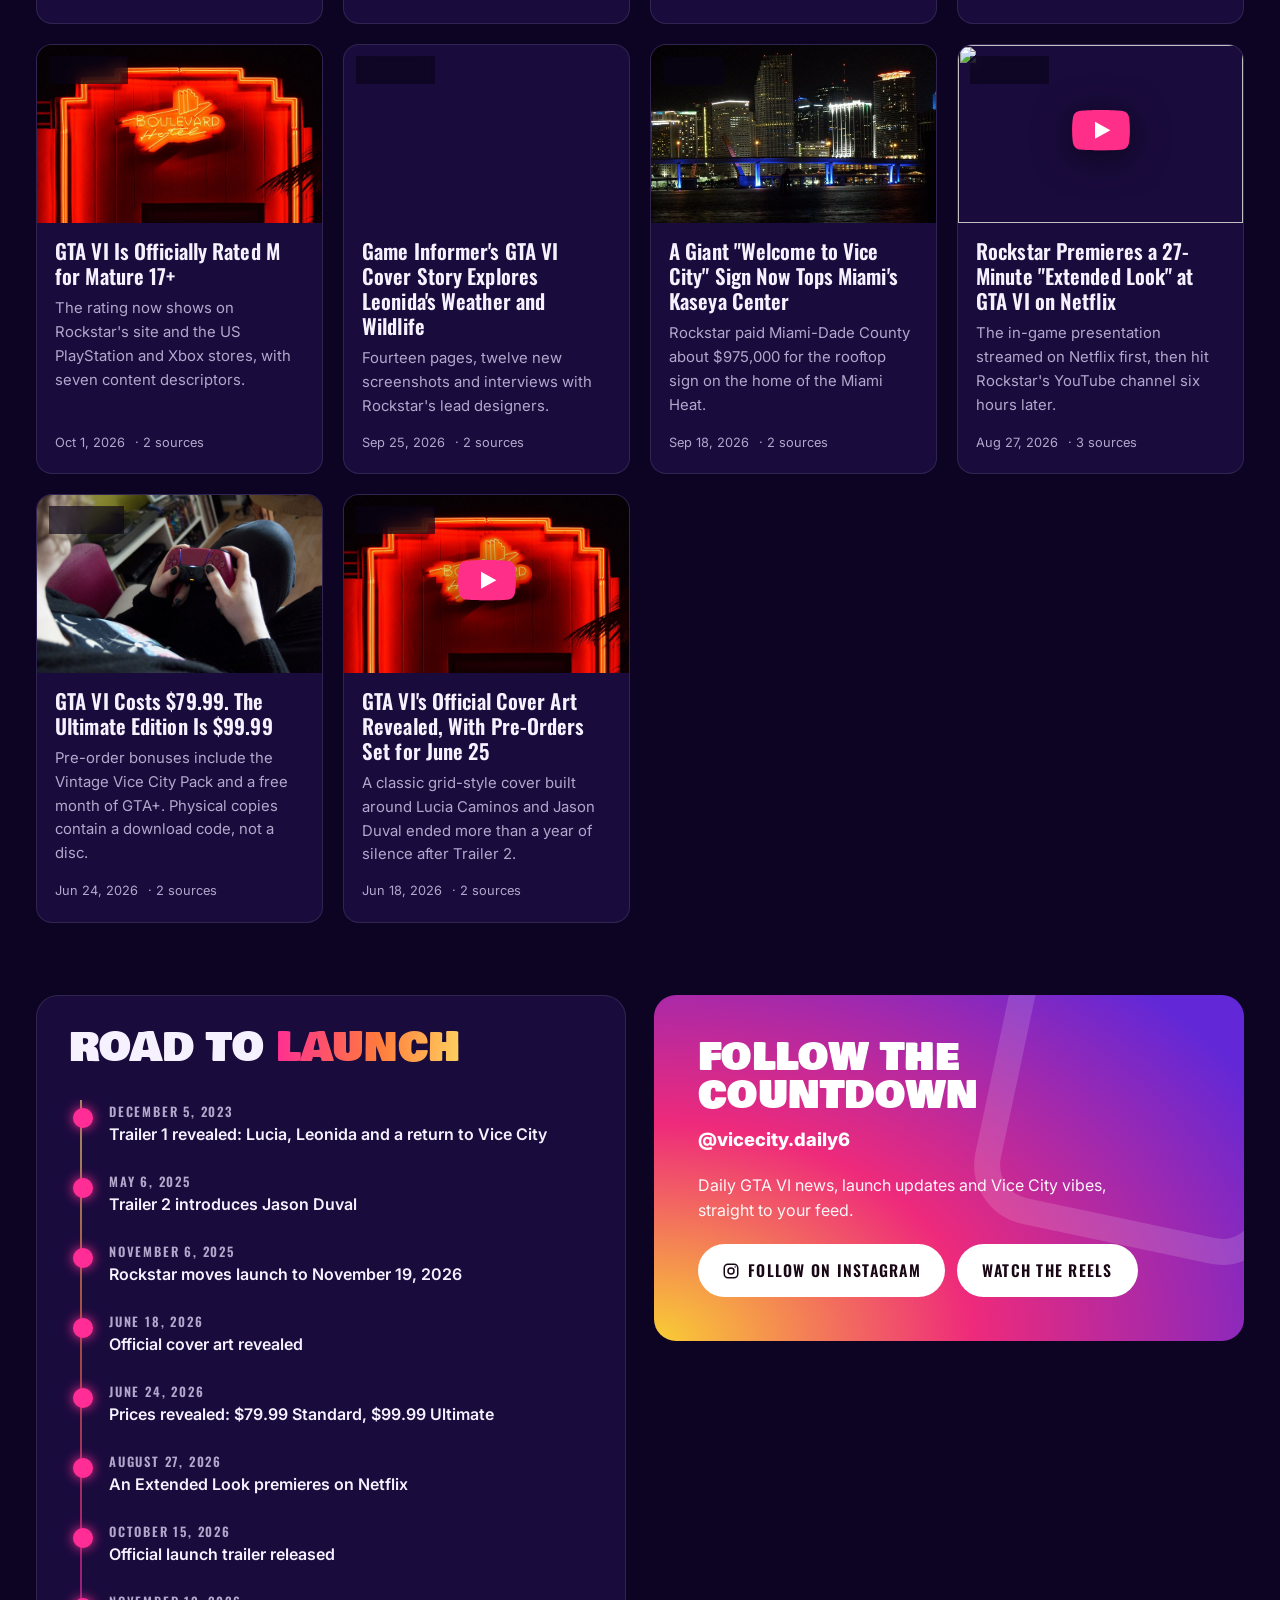
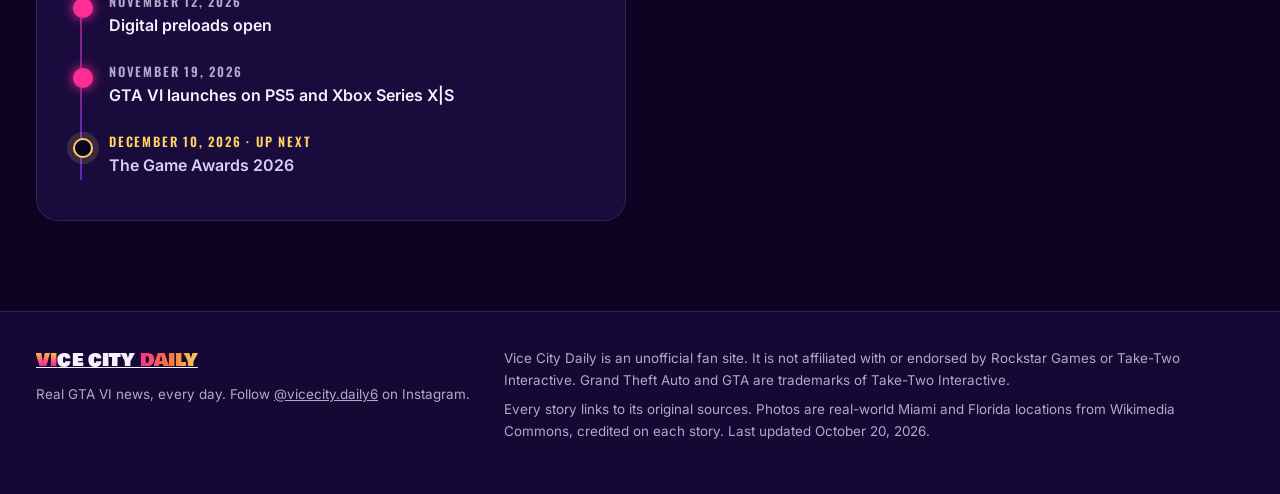
==== commit 12871d96: "Add all 92 reels with view counts, sorting and batched loading Store reels as [code, views] pairs. T" ====
--- a/index.html
+++ b/index.html
@@ -11,7 +11,7 @@
   <link rel="preconnect" href="https://fonts.googleapis.com">
   <link rel="preconnect" href="https://fonts.gstatic.com" crossorigin>
   <link href="https://fonts.googleapis.com/css2?family=Bowlby+One+SC&family=Oswald:wght@500;600;700&family=Inter:wght@400;500;600;700&display=swap" rel="stylesheet">
-  <link rel="stylesheet" href="assets/css/style.css?v=20261020-10">
+  <link rel="stylesheet" href="assets/css/style.css?v=20261020-11">
   <title>Vice City Daily | GTA VI Countdown &amp; News</title>
   <meta name="description" content="Live countdown to GTA VI on November 19, 2026, plus real, sourced Grand Theft Auto VI news every day.">
   <meta property="og:title" content="GTA VI Countdown | Vice City Daily">
--- a/assets/css/style.css
+++ b/assets/css/style.css
@@ -341,3 +341,8 @@
 .reel-link { display: inline-flex; align-items: center; justify-content: center; gap: 8px; padding: 10px 16px; border-radius: 999px; font-family: var(--cond); font-weight: 600; letter-spacing: .08em; text-transform: uppercase; font-size: .9rem; color: #fff; background: linear-gradient(45deg, #f9ce34, #ee2a7b 50%, #6228d7); }
 .reel-link svg { width: 18px; height: 18px; }
 @media (max-width: 760px) { .site-nav .link { display: none; } }
+.reel-stats { font-family: var(--cond); text-transform: uppercase; letter-spacing: .1em; color: var(--muted); font-size: .9rem; margin: -10px 0 22px; }
+.reel-stats b { color: var(--fg); }
+.reel-views { position: absolute; left: 12px; top: 12px; z-index: 1; padding: 4px 10px; border-radius: 6px; font-family: var(--cond); font-size: .8rem; font-weight: 600; letter-spacing: .08em; text-transform: uppercase; color: #fff; background: rgba(13, 4, 36, .75); backdrop-filter: blur(6px); border: 1px solid rgba(255, 255, 255, .15); pointer-events: none; }
+.reels-grid.top .reel-frame { box-shadow: 0 0 0 2px rgba(255, 45, 149, .6), 0 30px 70px -30px rgba(255, 45, 149, .9); }
+.load-more-wrap { text-align: center; margin-top: 28px; }
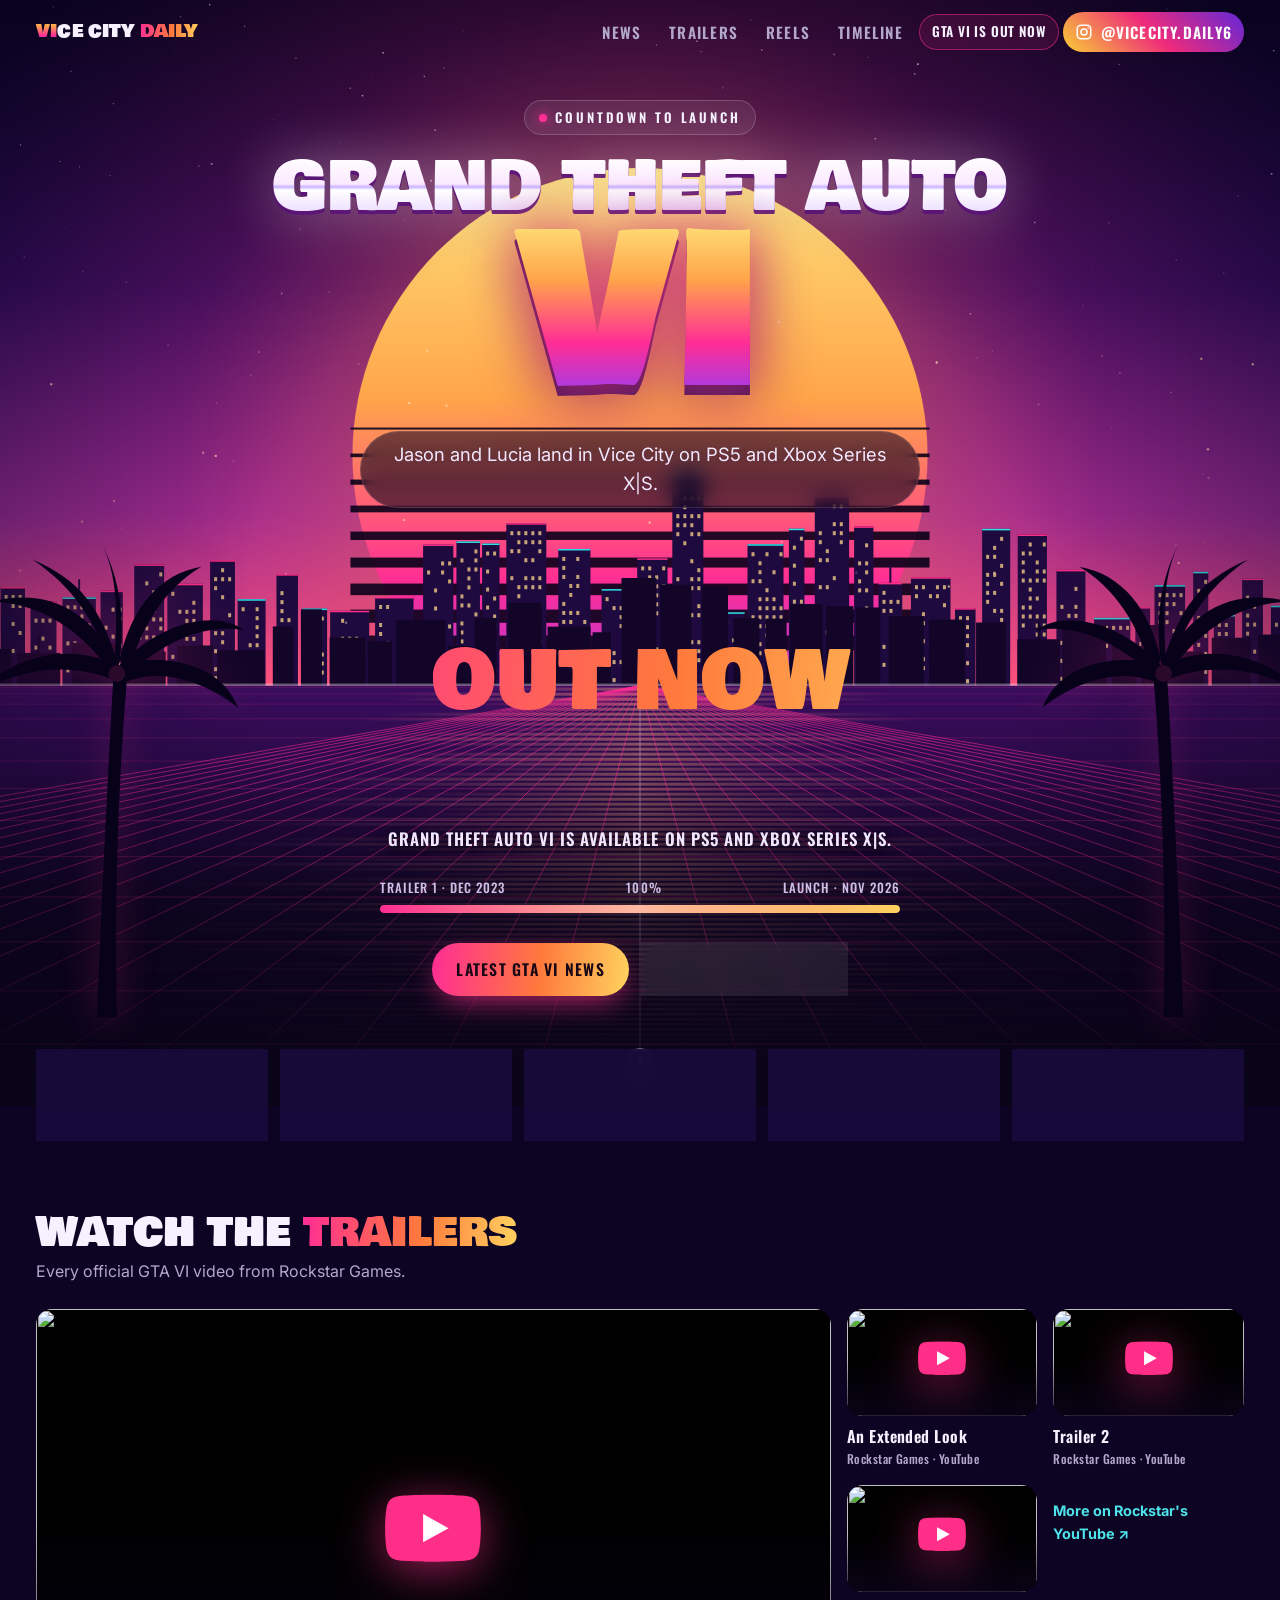
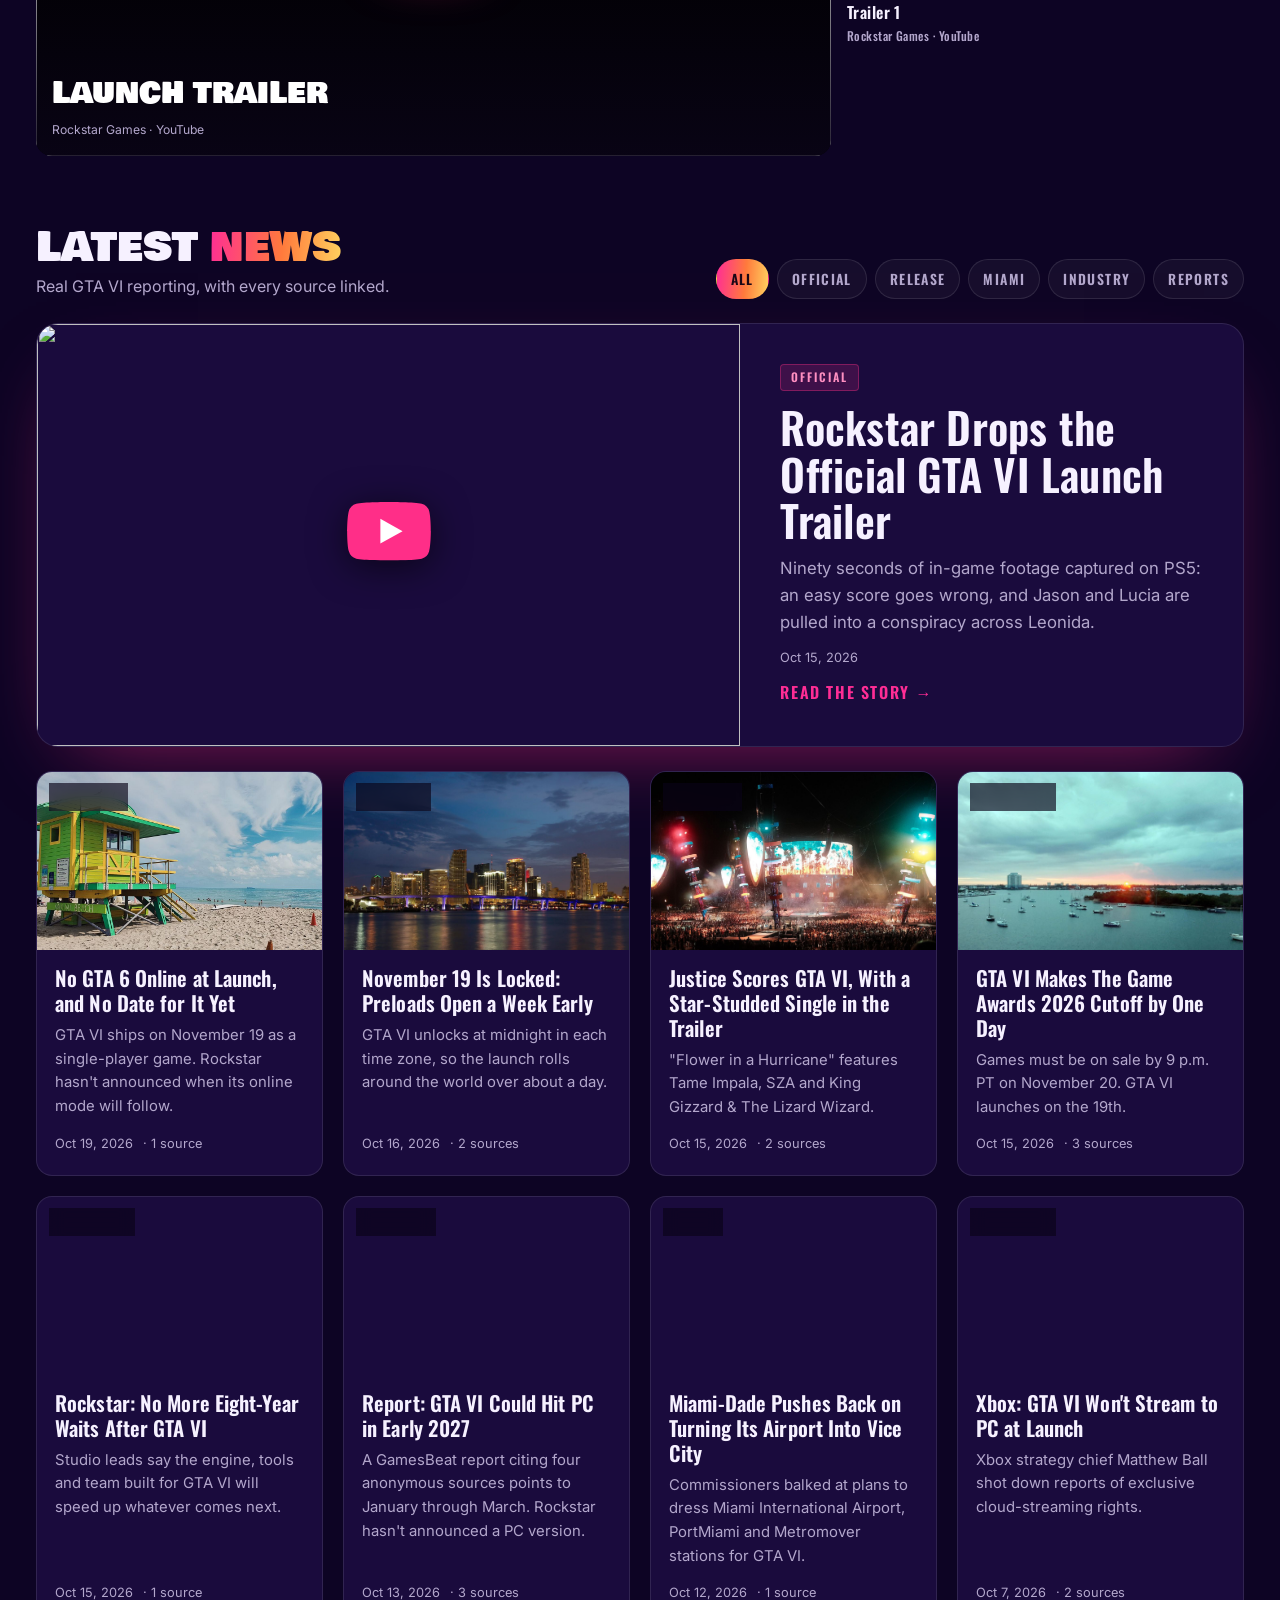
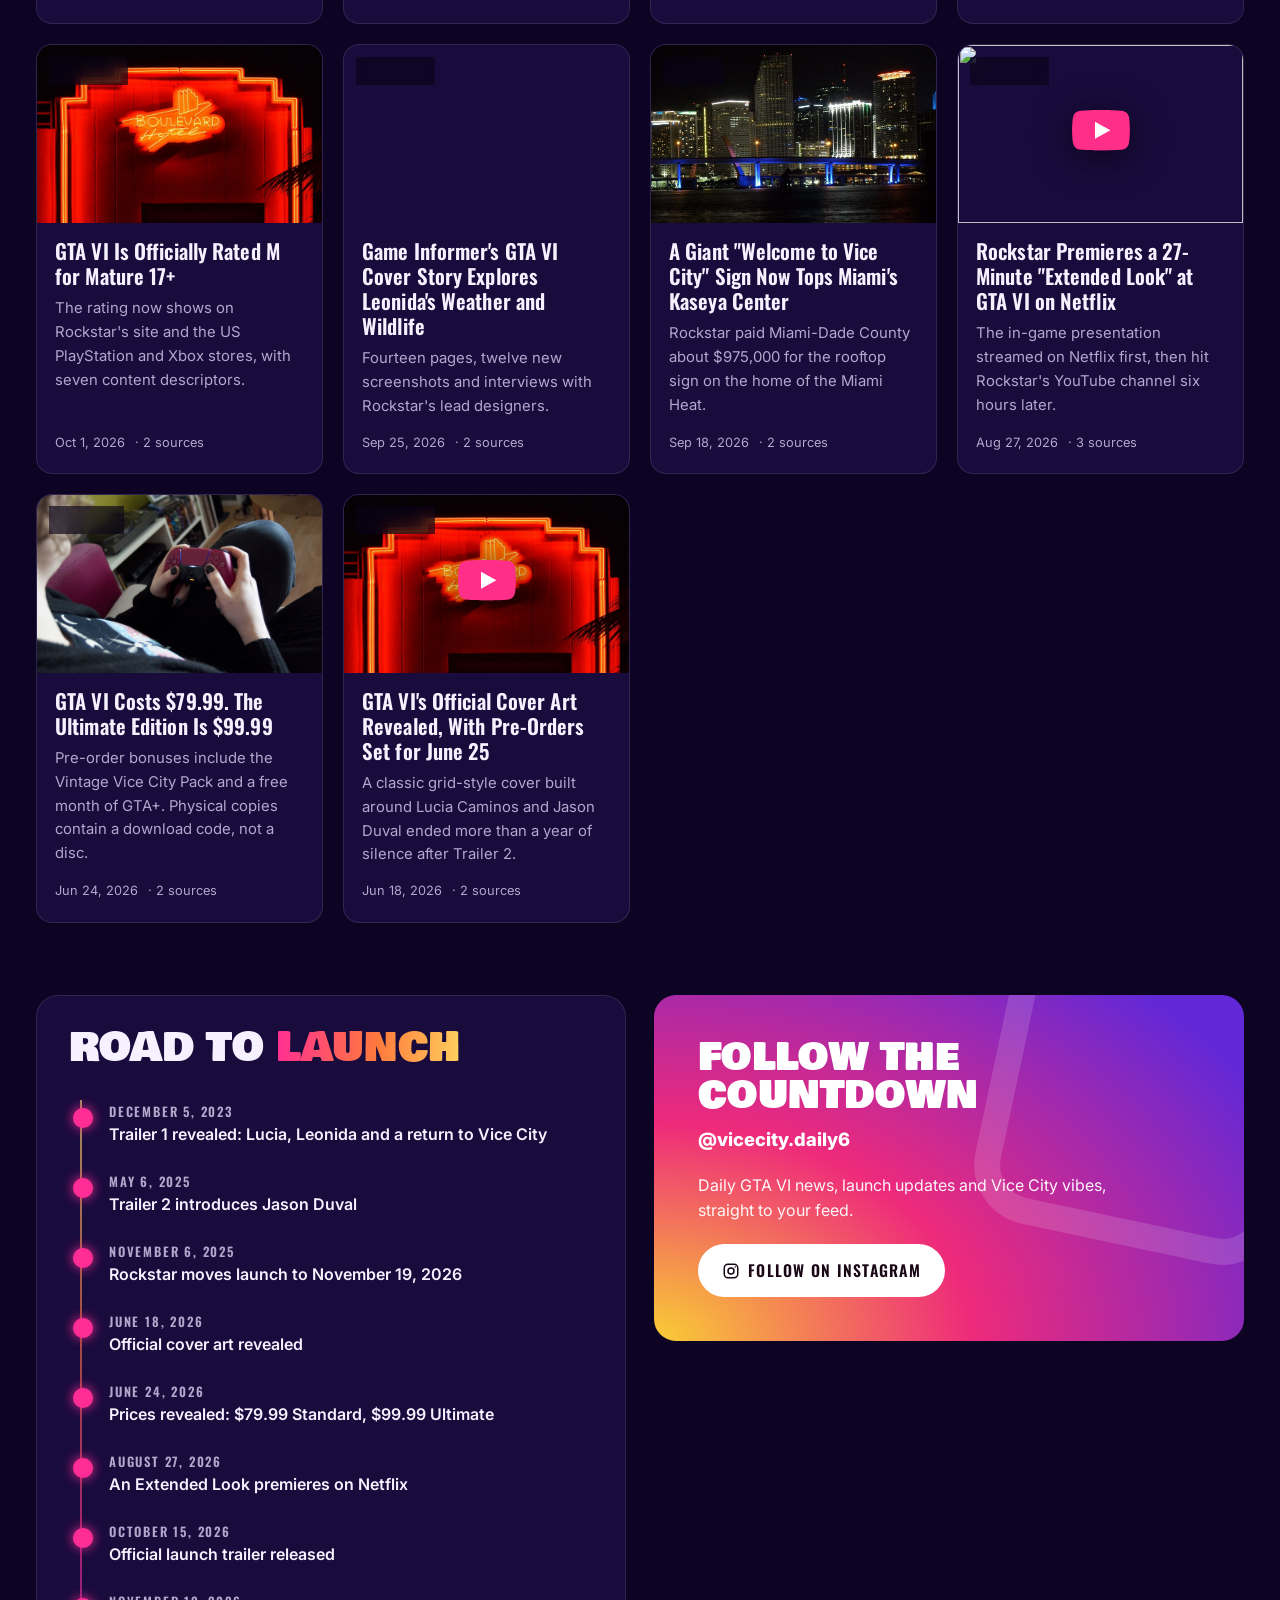
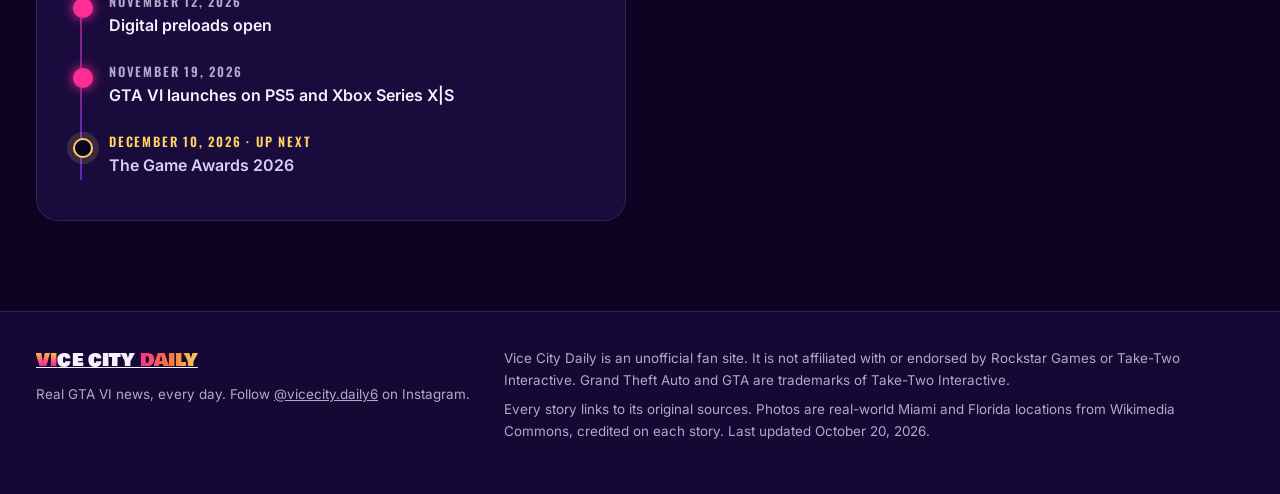
==== commit 08f45b06: "Move reel view counts out of the Instagram player header Co-Authored-By: Claude Fable 5.1 <noreply@a" ====
--- a/index.html
+++ b/index.html
@@ -11,7 +11,7 @@
   <link rel="preconnect" href="https://fonts.googleapis.com">
   <link rel="preconnect" href="https://fonts.gstatic.com" crossorigin>
   <link href="https://fonts.googleapis.com/css2?family=Bowlby+One+SC&family=Oswald:wght@500;600;700&family=Inter:wght@400;500;600;700&display=swap" rel="stylesheet">
-  <link rel="stylesheet" href="assets/css/style.css?v=20261020-11">
+  <link rel="stylesheet" href="assets/css/style.css?v=20261020-12">
   <title>Vice City Daily | GTA VI Countdown &amp; News</title>
   <meta name="description" content="Live countdown to GTA VI on November 19, 2026, plus real, sourced Grand Theft Auto VI news every day.">
   <meta property="og:title" content="GTA VI Countdown | Vice City Daily">
--- a/assets/css/style.css
+++ b/assets/css/style.css
@@ -343,6 +343,8 @@
 @media (max-width: 760px) { .site-nav .link { display: none; } }
 .reel-stats { font-family: var(--cond); text-transform: uppercase; letter-spacing: .1em; color: var(--muted); font-size: .9rem; margin: -10px 0 22px; }
 .reel-stats b { color: var(--fg); }
-.reel-views { position: absolute; left: 12px; top: 12px; z-index: 1; padding: 4px 10px; border-radius: 6px; font-family: var(--cond); font-size: .8rem; font-weight: 600; letter-spacing: .08em; text-transform: uppercase; color: #fff; background: rgba(13, 4, 36, .75); backdrop-filter: blur(6px); border: 1px solid rgba(255, 255, 255, .15); pointer-events: none; }
+.reel-row { display: flex; align-items: center; justify-content: space-between; gap: 10px; }
+.reel-views { font-family: var(--cond); font-size: .9rem; font-weight: 600; letter-spacing: .08em; text-transform: uppercase; color: var(--sun); white-space: nowrap; }
+.reel-link { padding: 9px 14px; font-size: .82rem; }
 .reels-grid.top .reel-frame { box-shadow: 0 0 0 2px rgba(255, 45, 149, .6), 0 30px 70px -30px rgba(255, 45, 149, .9); }
 .load-more-wrap { text-align: center; margin-top: 28px; }
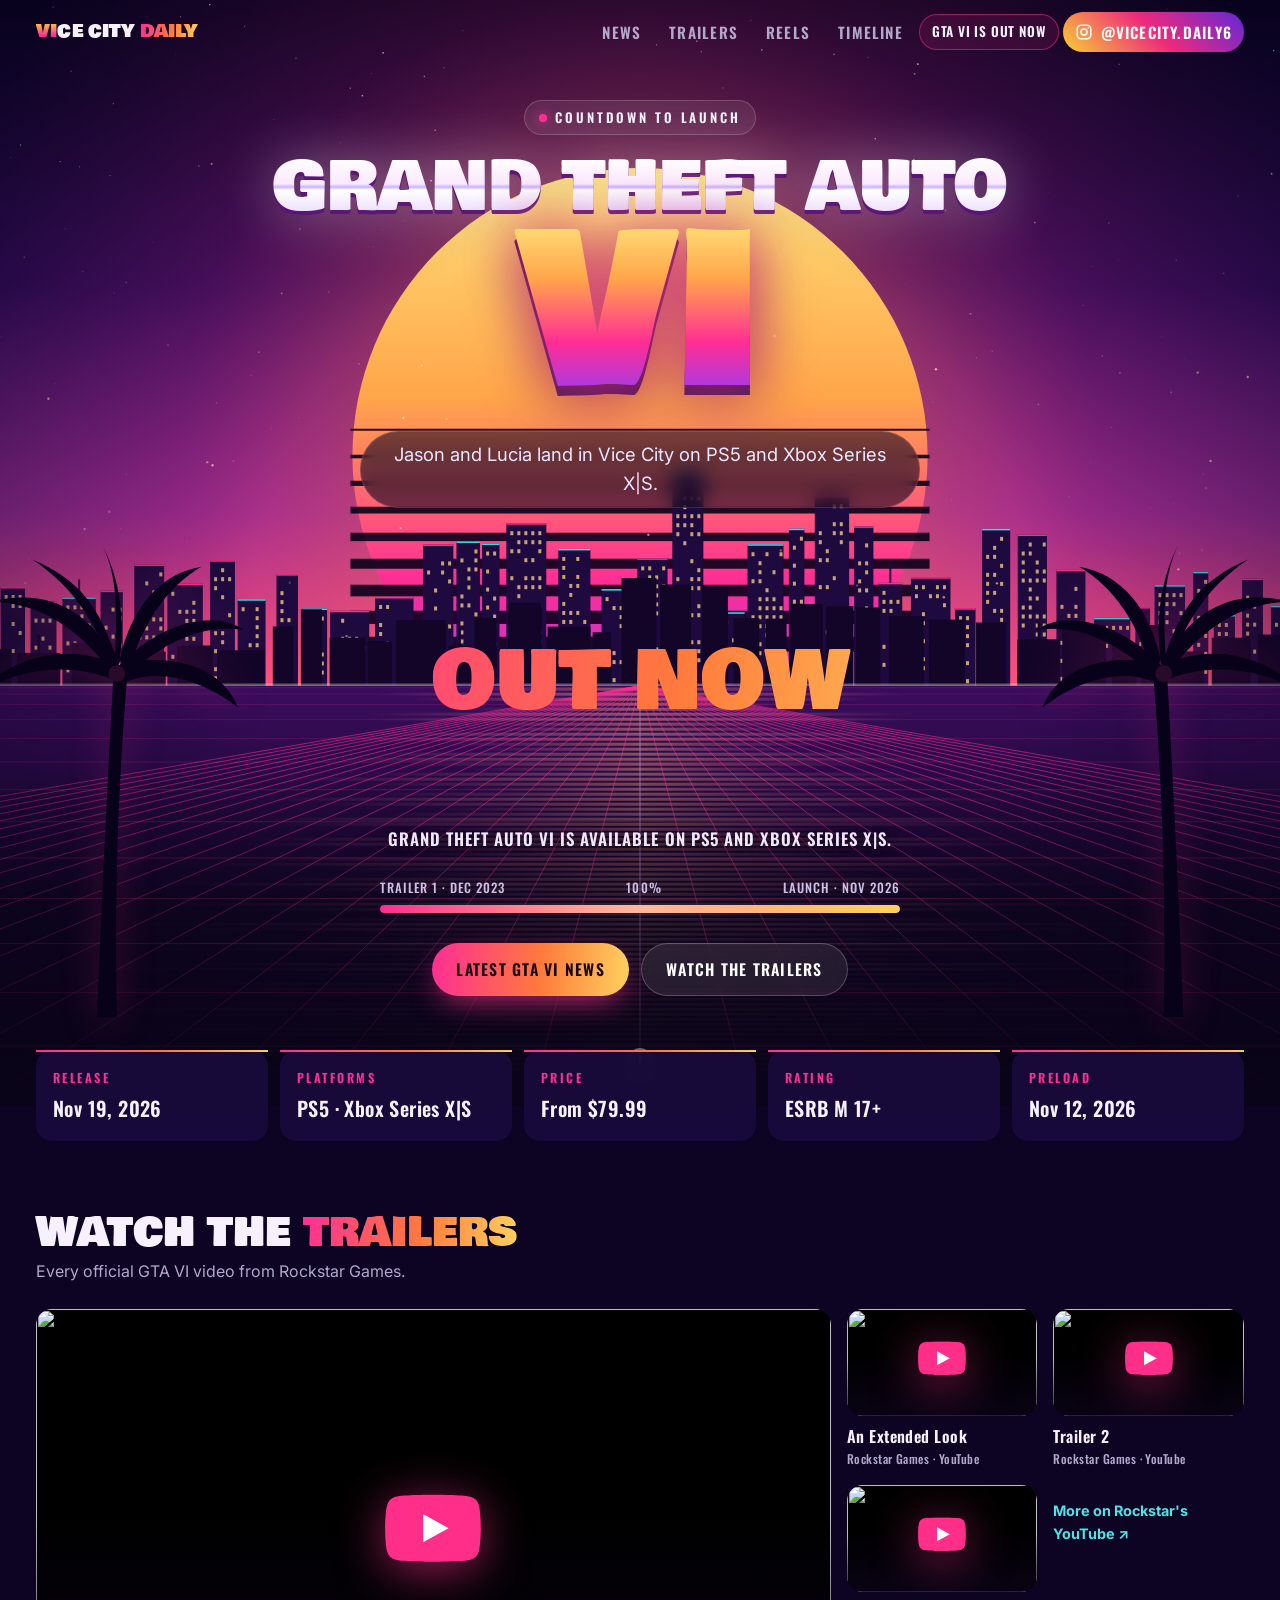
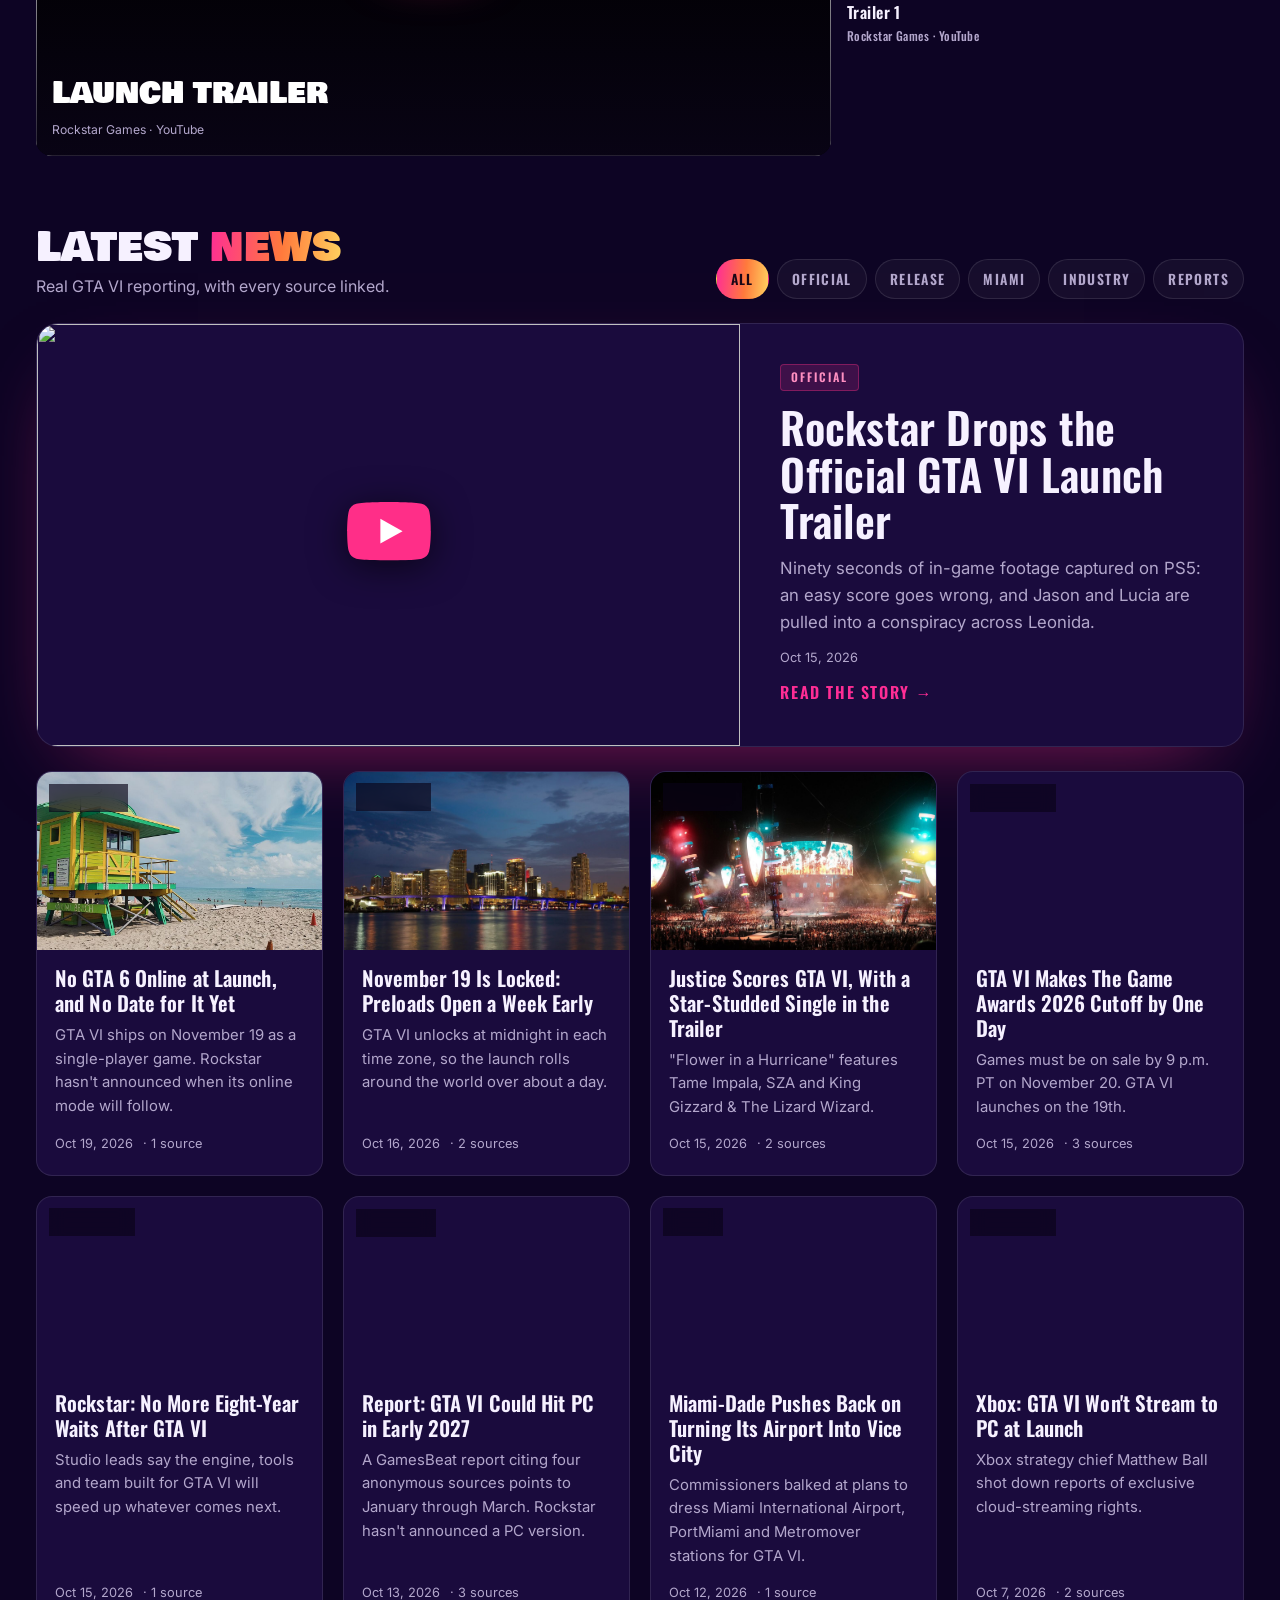
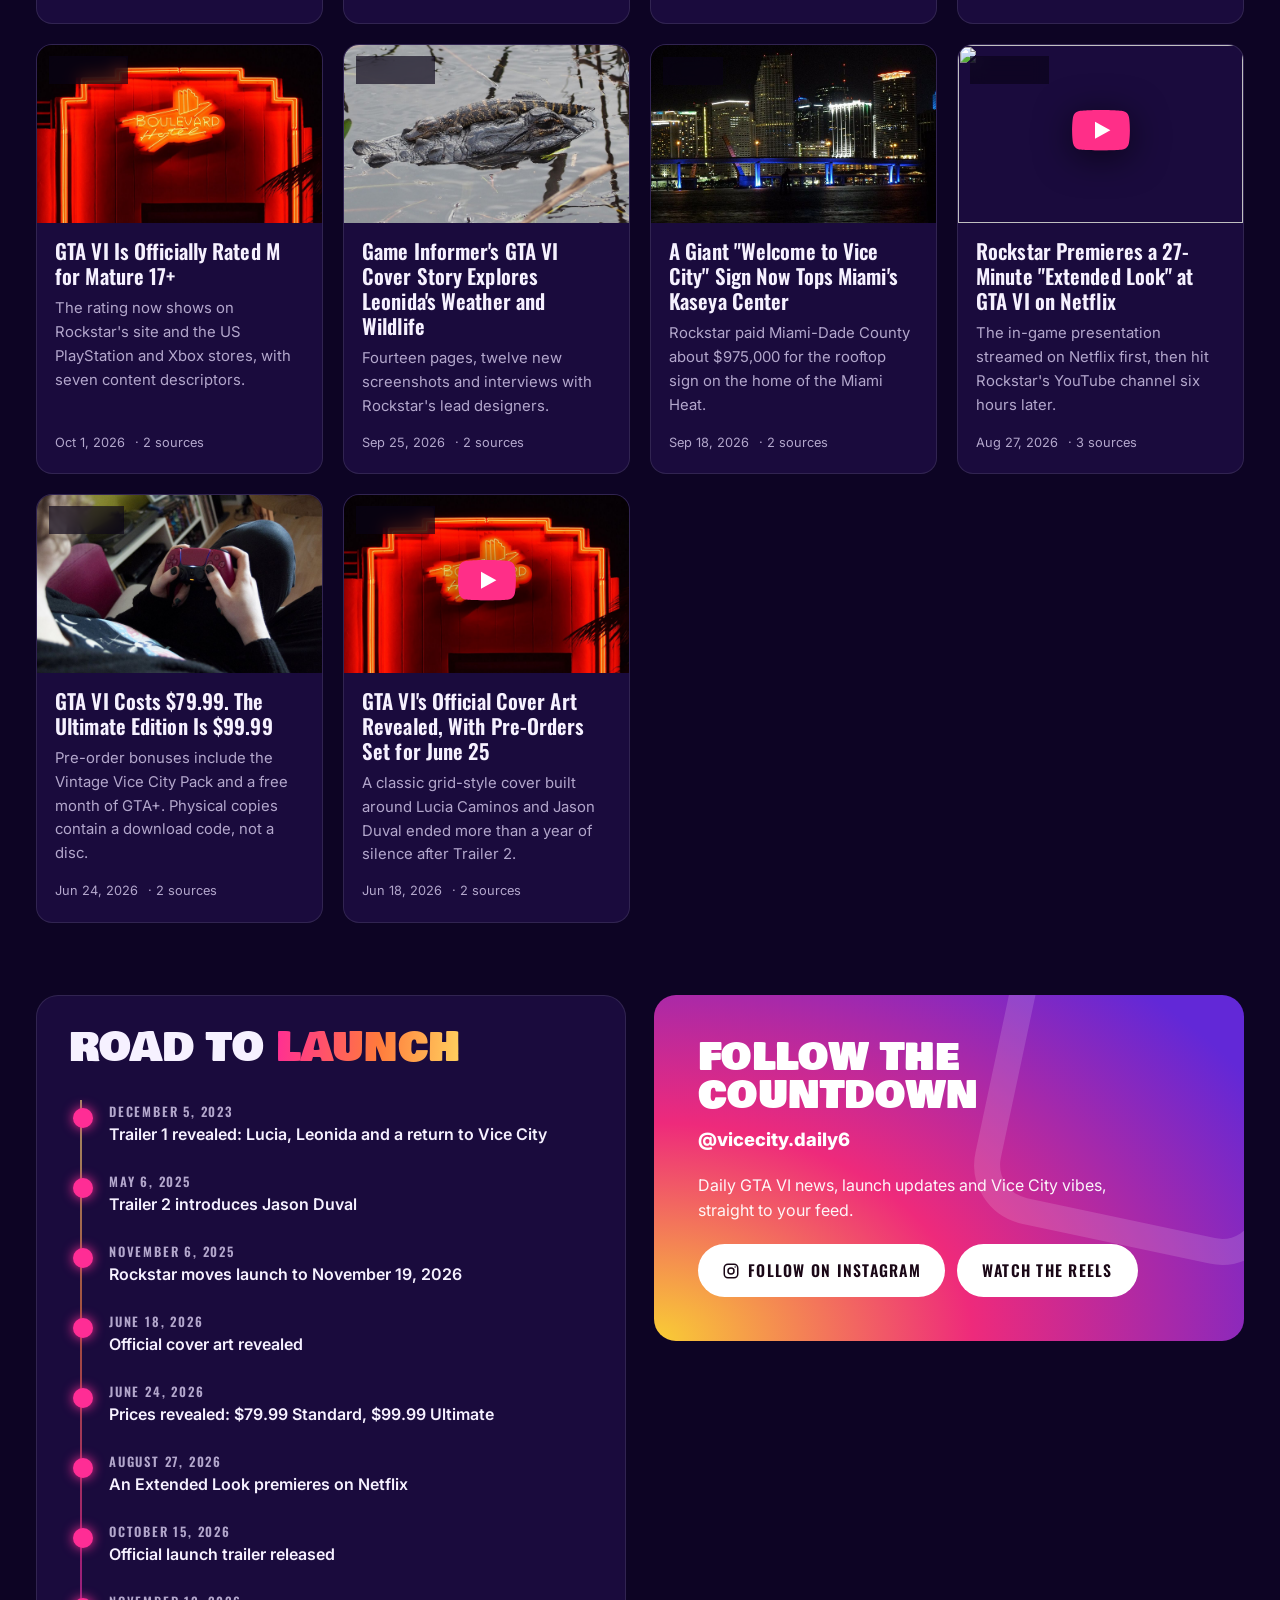
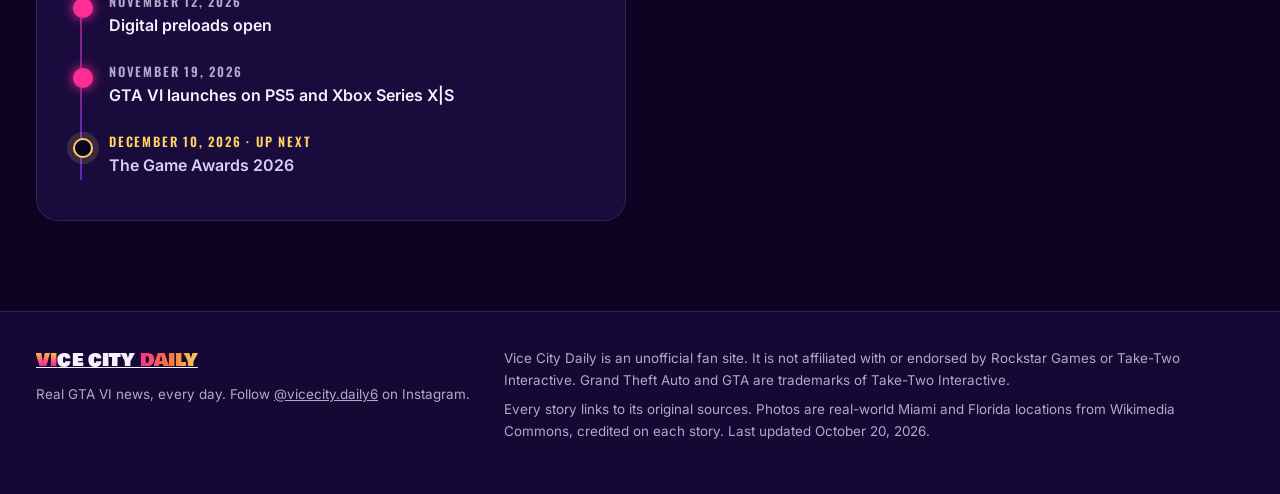
==== commit 925ecb48: "Sort reels by most viewed by default Co-Authored-By: Claude Fable 5.1 <noreply@anthropic.com> Claude" ====
--- a/index.html
+++ b/index.html
@@ -11,7 +11,7 @@
   <link rel="preconnect" href="https://fonts.googleapis.com">
   <link rel="preconnect" href="https://fonts.gstatic.com" crossorigin>
   <link href="https://fonts.googleapis.com/css2?family=Bowlby+One+SC&family=Oswald:wght@500;600;700&family=Inter:wght@400;500;600;700&display=swap" rel="stylesheet">
-  <link rel="stylesheet" href="assets/css/style.css?v=20261020-12">
+  <link rel="stylesheet" href="assets/css/style.css?v=20261020-13">
   <title>Vice City Daily | GTA VI Countdown &amp; News</title>
   <meta name="description" content="Live countdown to GTA VI on November 19, 2026, plus real, sourced Grand Theft Auto VI news every day.">
   <meta property="og:title" content="GTA VI Countdown | Vice City Daily">
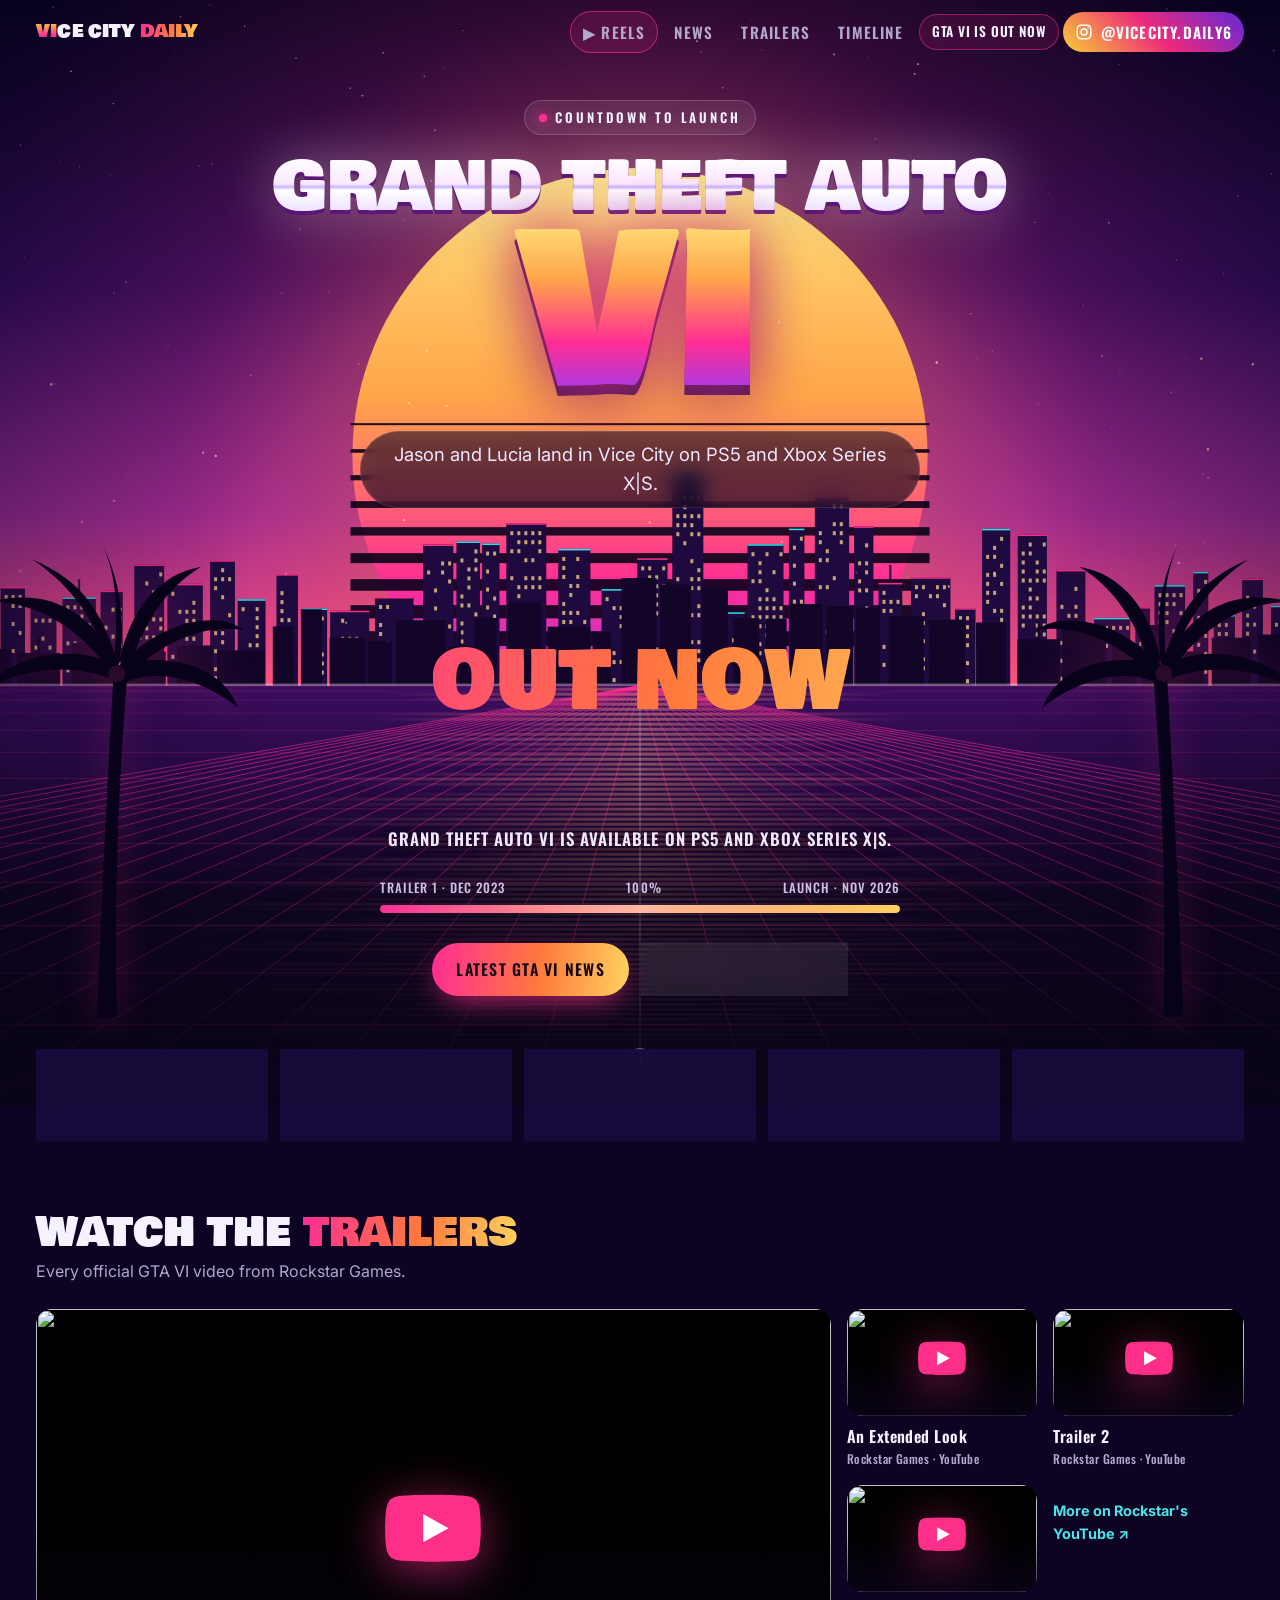
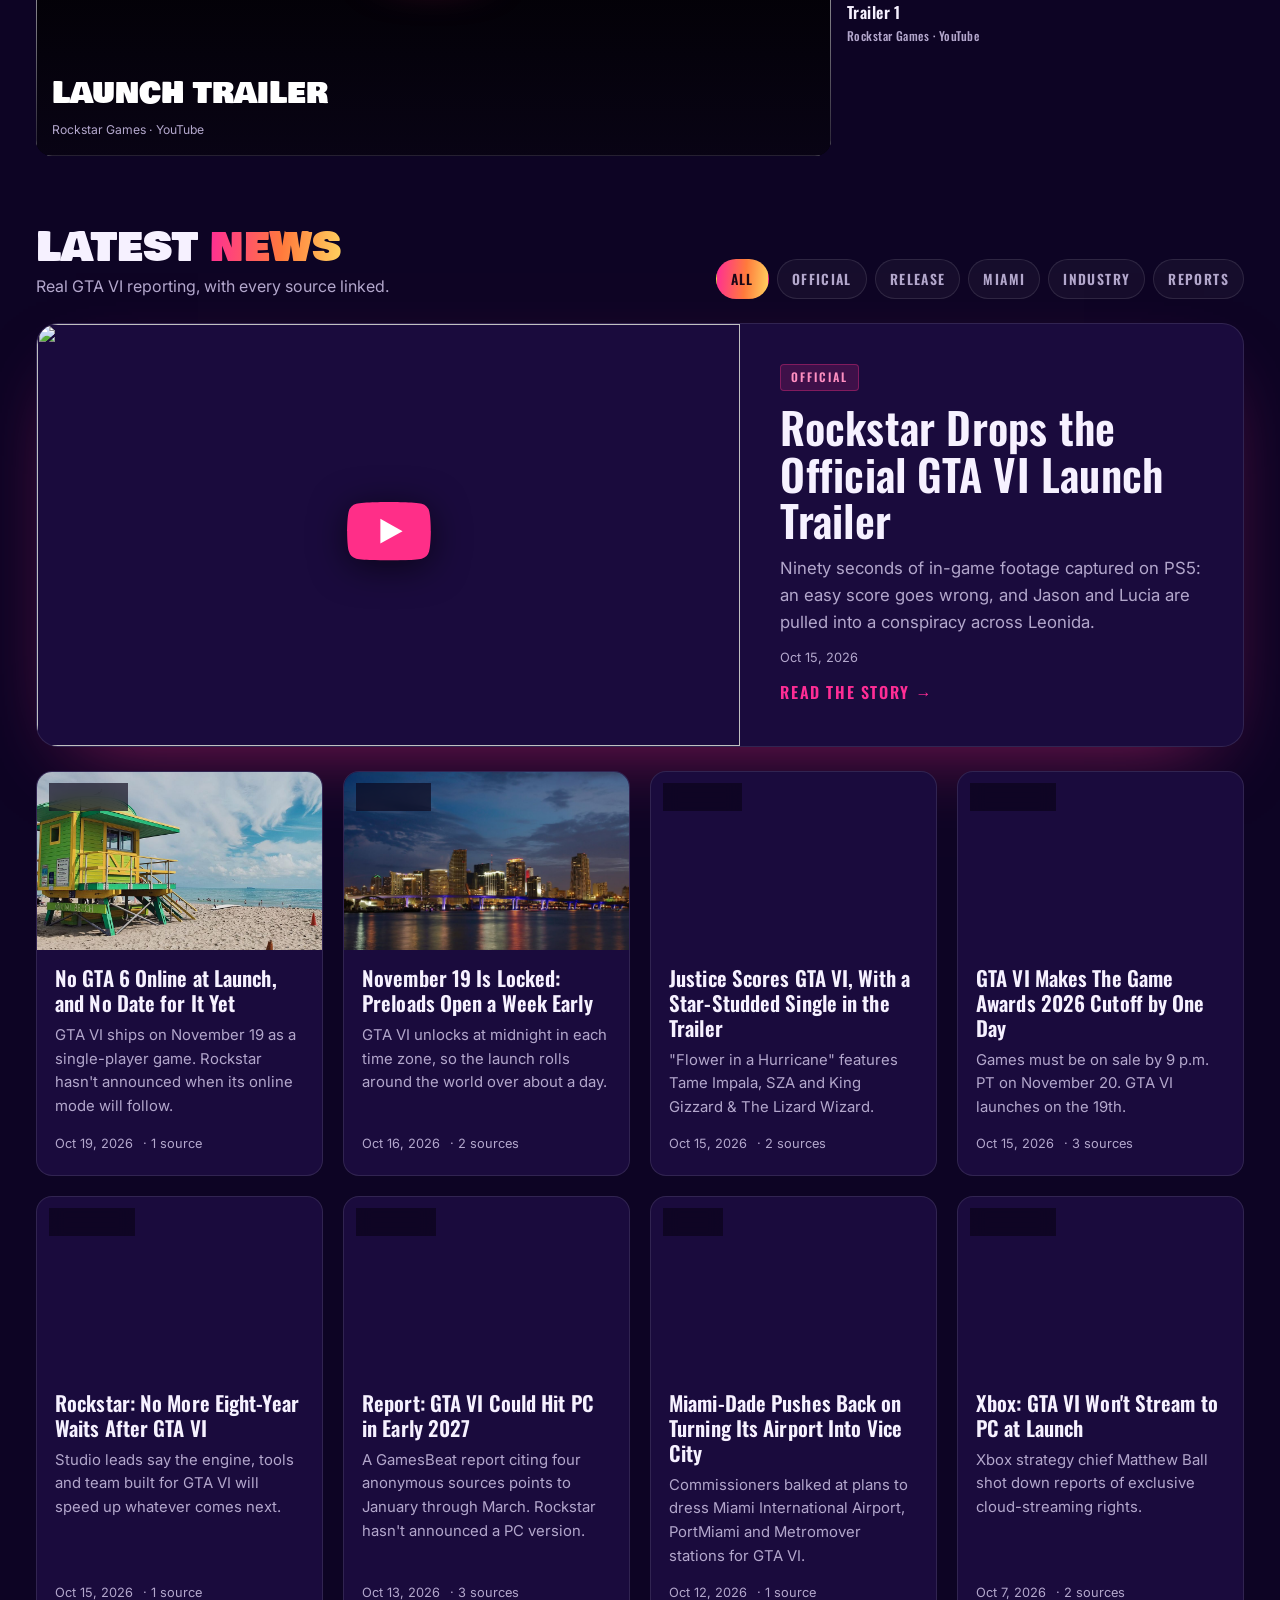
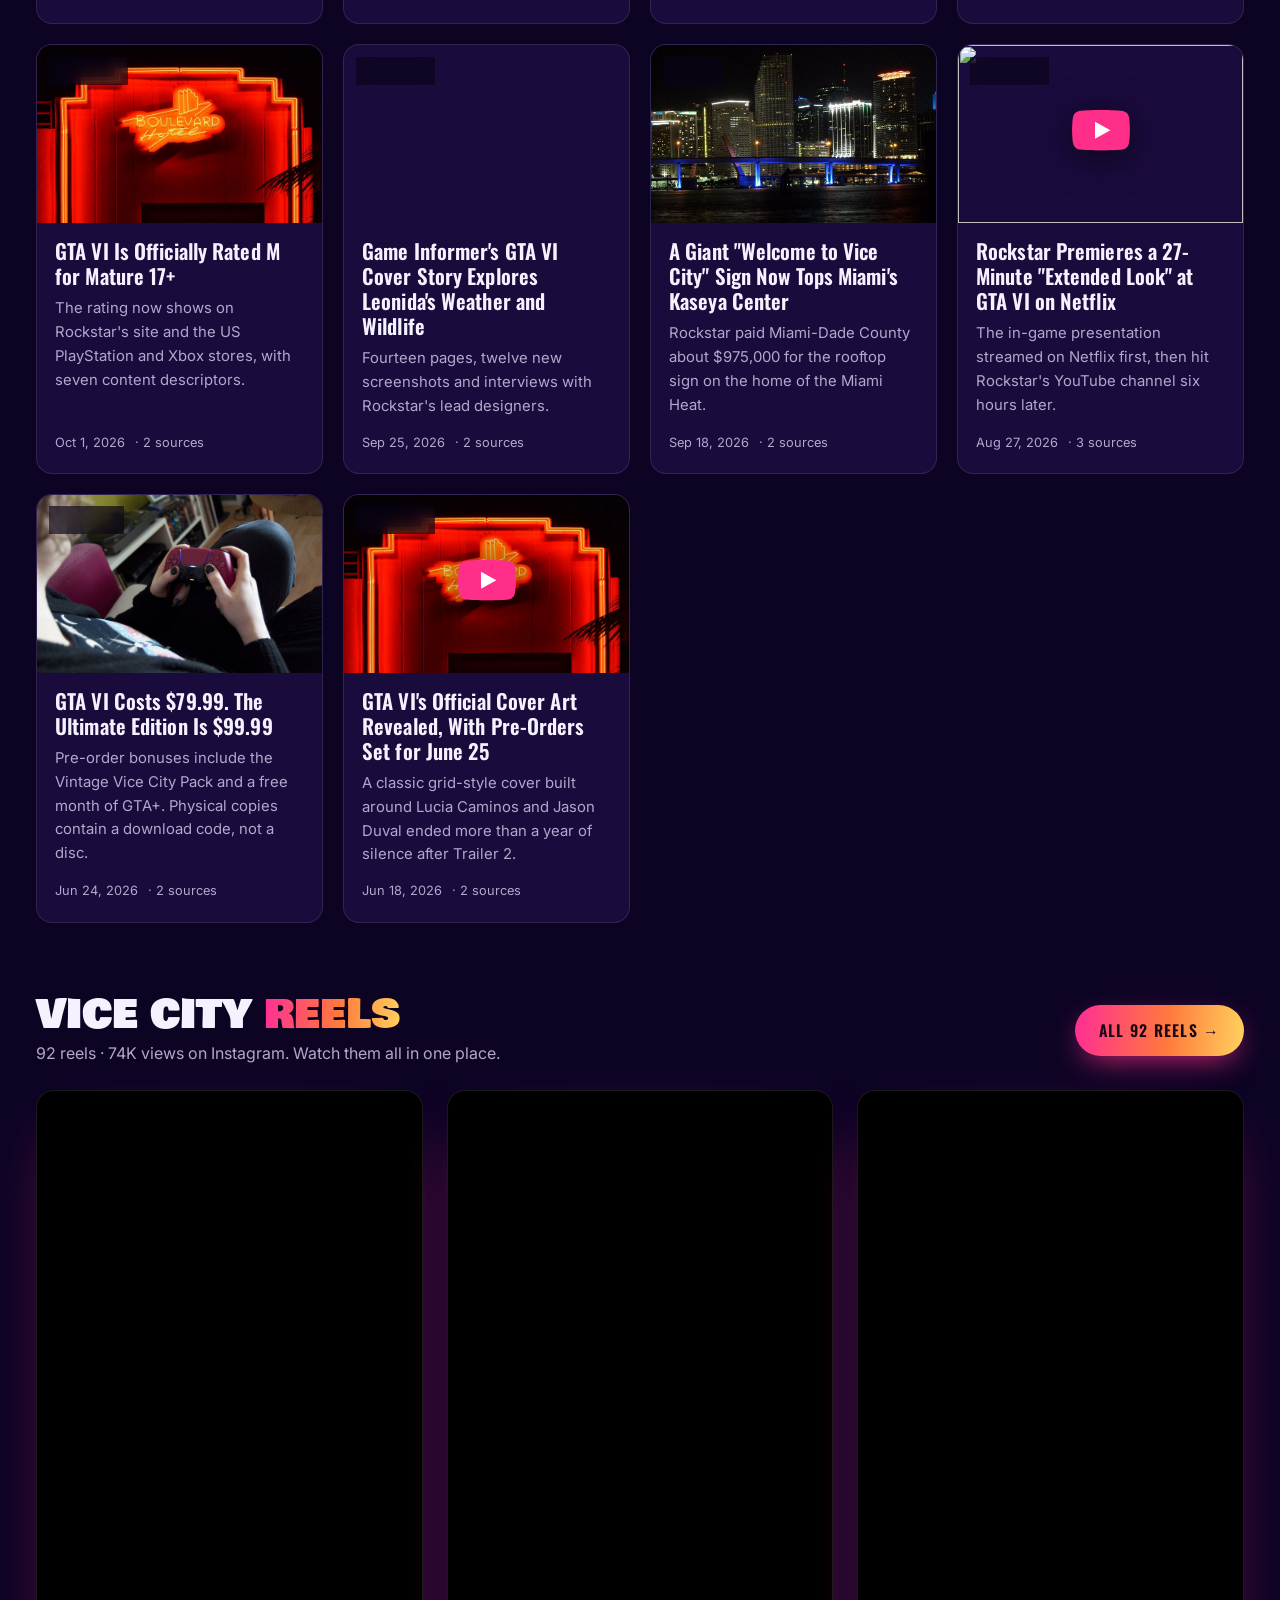
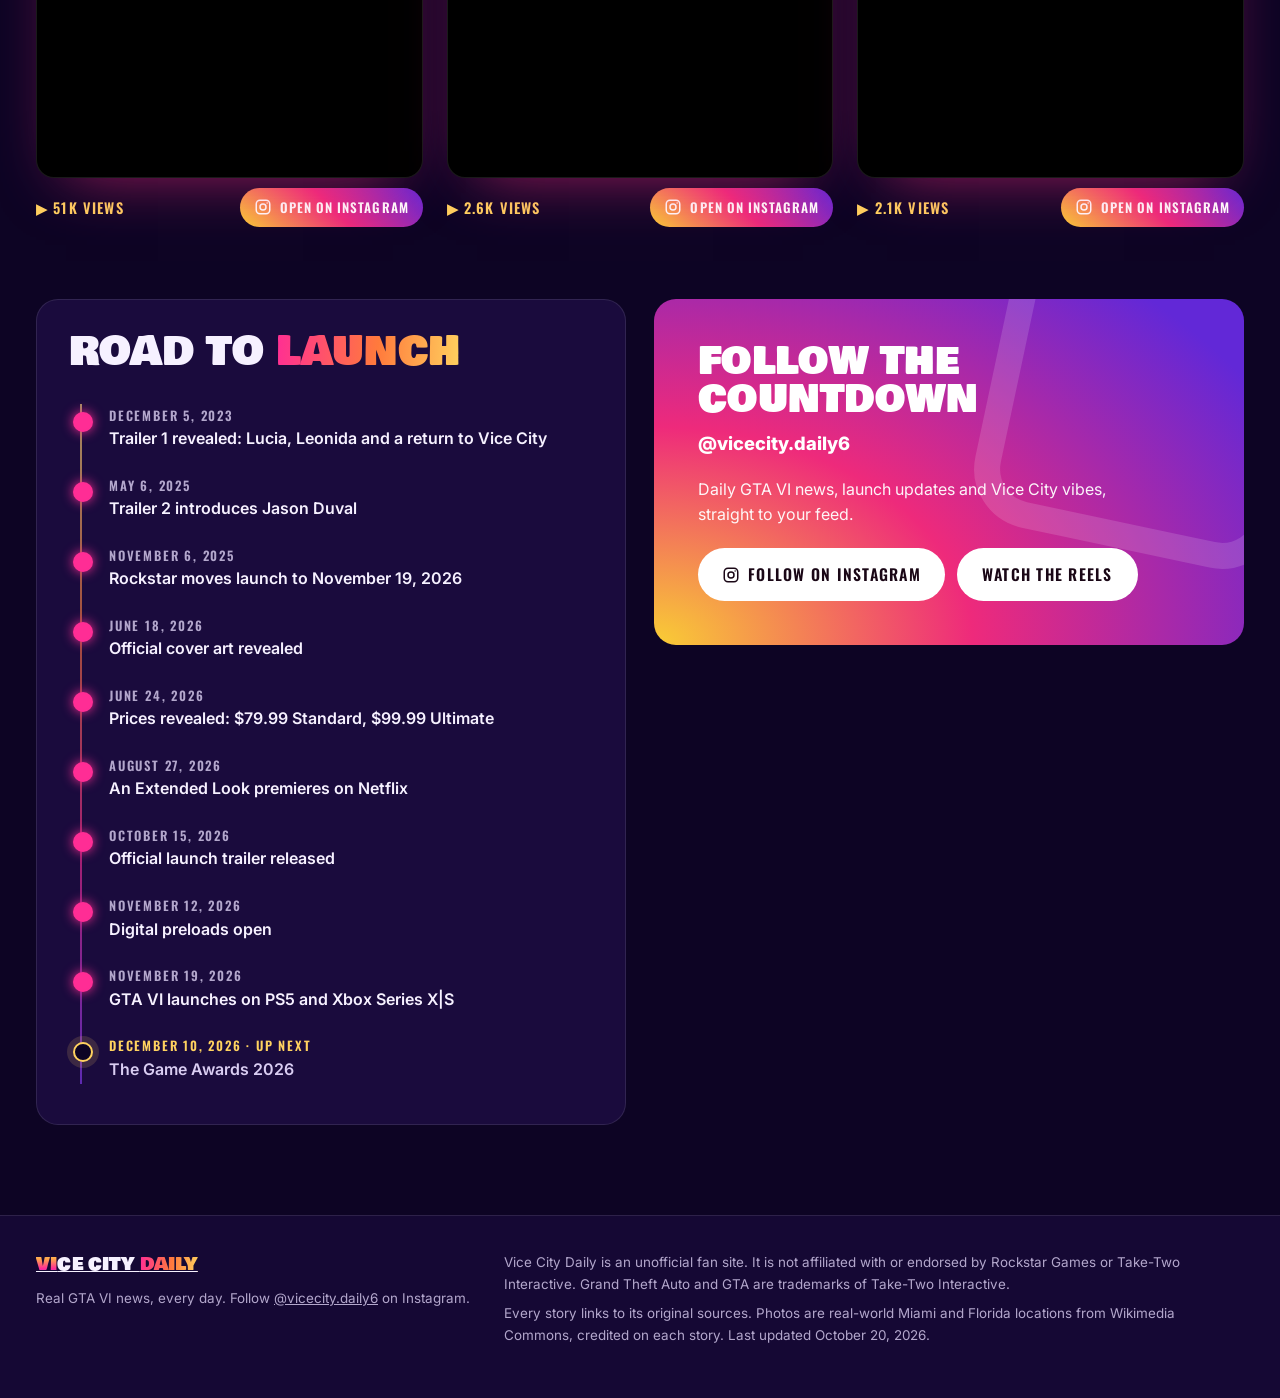
==== commit 4edd6fca: "Add Reels entry points, sitemap and robots, size Instagram embeds to content Put a Reels button in t" ====
--- a/index.html
+++ b/index.html
@@ -11,12 +11,13 @@
   <link rel="preconnect" href="https://fonts.googleapis.com">
   <link rel="preconnect" href="https://fonts.gstatic.com" crossorigin>
   <link href="https://fonts.googleapis.com/css2?family=Bowlby+One+SC&family=Oswald:wght@500;600;700&family=Inter:wght@400;500;600;700&display=swap" rel="stylesheet">
-  <link rel="stylesheet" href="assets/css/style.css?v=20261020-13">
+  <link rel="stylesheet" href="assets/css/style.css?v=20261020-14">
   <title>Vice City Daily | GTA VI Countdown &amp; News</title>
   <meta name="description" content="Live countdown to GTA VI on November 19, 2026, plus real, sourced Grand Theft Auto VI news every day.">
   <meta property="og:title" content="GTA VI Countdown | Vice City Daily">
   <meta property="og:description" content="Live countdown to GTA VI on November 19, 2026, plus real, sourced GTA VI news.">
   <meta property="og:url" content="https://vicecitydaily.github.io/">
+  <link rel="canonical" href="https://vicecitydaily.github.io/">
 </head>
 <body data-page="home">
   <div id="chrome-top"></div>
@@ -90,6 +91,8 @@
       <div id="feed"></div>
     </section>
 
+    <section class="block wrap" id="reels-teaser"></section>
+
     <section class="block wrap" id="timeline">
       <div class="two-col">
         <div class="panel">
--- a/assets/css/style.css
+++ b/assets/css/style.css
@@ -335,7 +335,8 @@
 .sub-plain { color: var(--muted); max-width: 560px; margin: 0 auto 26px; font-size: 1.05rem; }
 .reels-grid { display: grid; grid-template-columns: repeat(auto-fill, minmax(300px, 1fr)); gap: 24px; justify-content: center; }
 .reel { display: flex; flex-direction: column; gap: 10px; }
-.reel-frame { position: relative; border-radius: 18px; overflow: hidden; background: #000; border: 1px solid var(--line); box-shadow: 0 24px 60px -30px rgba(238, 42, 123, .7); aspect-ratio: 9 / 20; }
+.reel-frame { position: relative; border-radius: 18px; overflow: hidden; background: #000; border: 1px solid var(--line); box-shadow: 0 24px 60px -30px rgba(238, 42, 123, .7); aspect-ratio: 9 / 16; transition: height .3s; }
+.reel-frame.measured { aspect-ratio: auto; }
 /* 9:20 leaves room for Instagram's header and like/comment bar under the 9:16 video. */
 .reel-frame iframe { position: absolute; inset: 0; width: 100%; height: 100%; border: 0; }
 .reel-link { display: inline-flex; align-items: center; justify-content: center; gap: 8px; padding: 10px 16px; border-radius: 999px; font-family: var(--cond); font-weight: 600; letter-spacing: .08em; text-transform: uppercase; font-size: .9rem; color: #fff; background: linear-gradient(45deg, #f9ce34, #ee2a7b 50%, #6228d7); }
@@ -348,3 +349,8 @@
 .reel-link { padding: 9px 14px; font-size: .82rem; }
 .reels-grid.top .reel-frame { box-shadow: 0 0 0 2px rgba(255, 45, 149, .6), 0 30px 70px -30px rgba(255, 45, 149, .9); }
 .load-more-wrap { text-align: center; margin-top: 28px; }
+.reels-pill { display: inline-flex; align-items: center; padding: 8px 14px; border-radius: 999px; font-family: var(--cond); font-weight: 600; letter-spacing: .08em; text-transform: uppercase; font-size: .88rem; color: #fff; border: 1px solid rgba(255, 45, 149, .6); background: rgba(255, 45, 149, .15); white-space: nowrap; }
+.site-nav .reels-pill:hover { background: var(--pink); color: #1a0716; }
+@media (max-width: 760px) { .mini-count { display: none; } .reels-pill { padding: 8px 12px; } }
+@media (min-width: 761px) { .site-nav .reels-pill { order: -1; } }
+#reels-teaser .sec-head .btn { align-self: center; }
